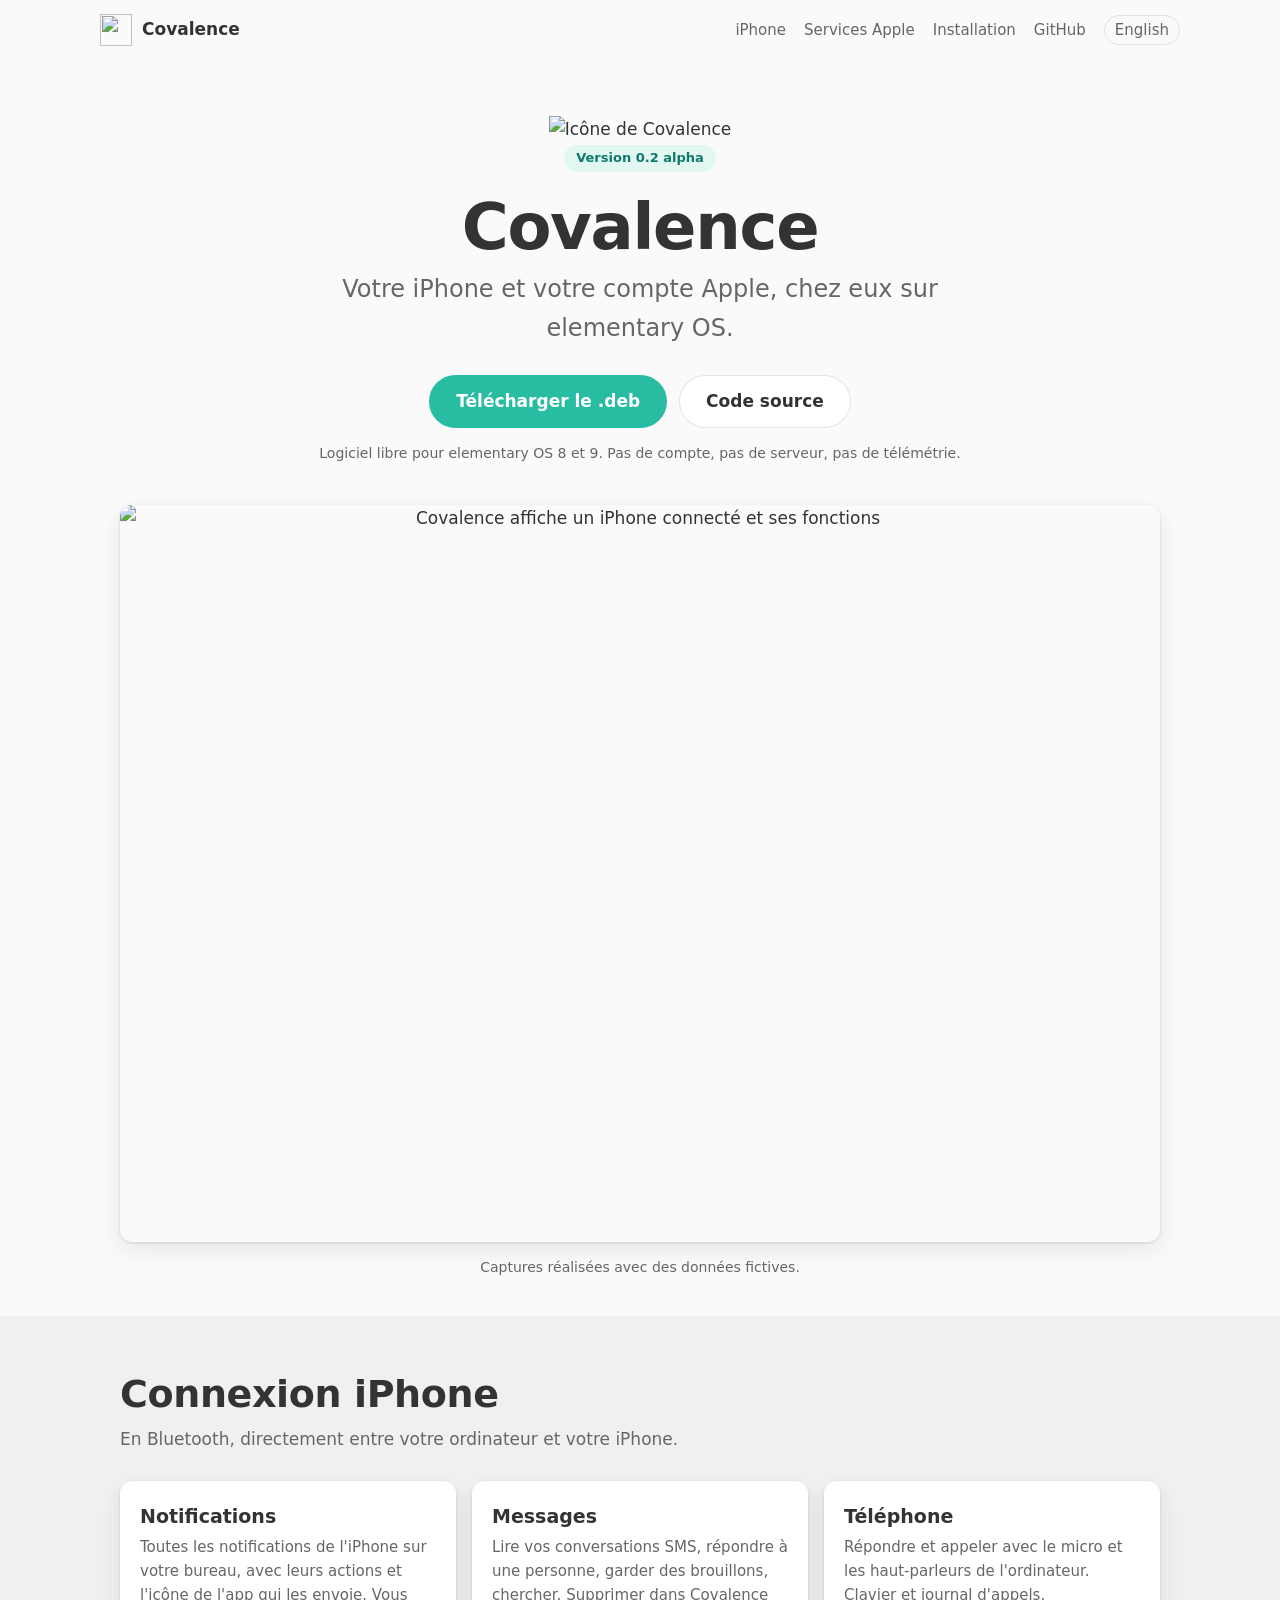
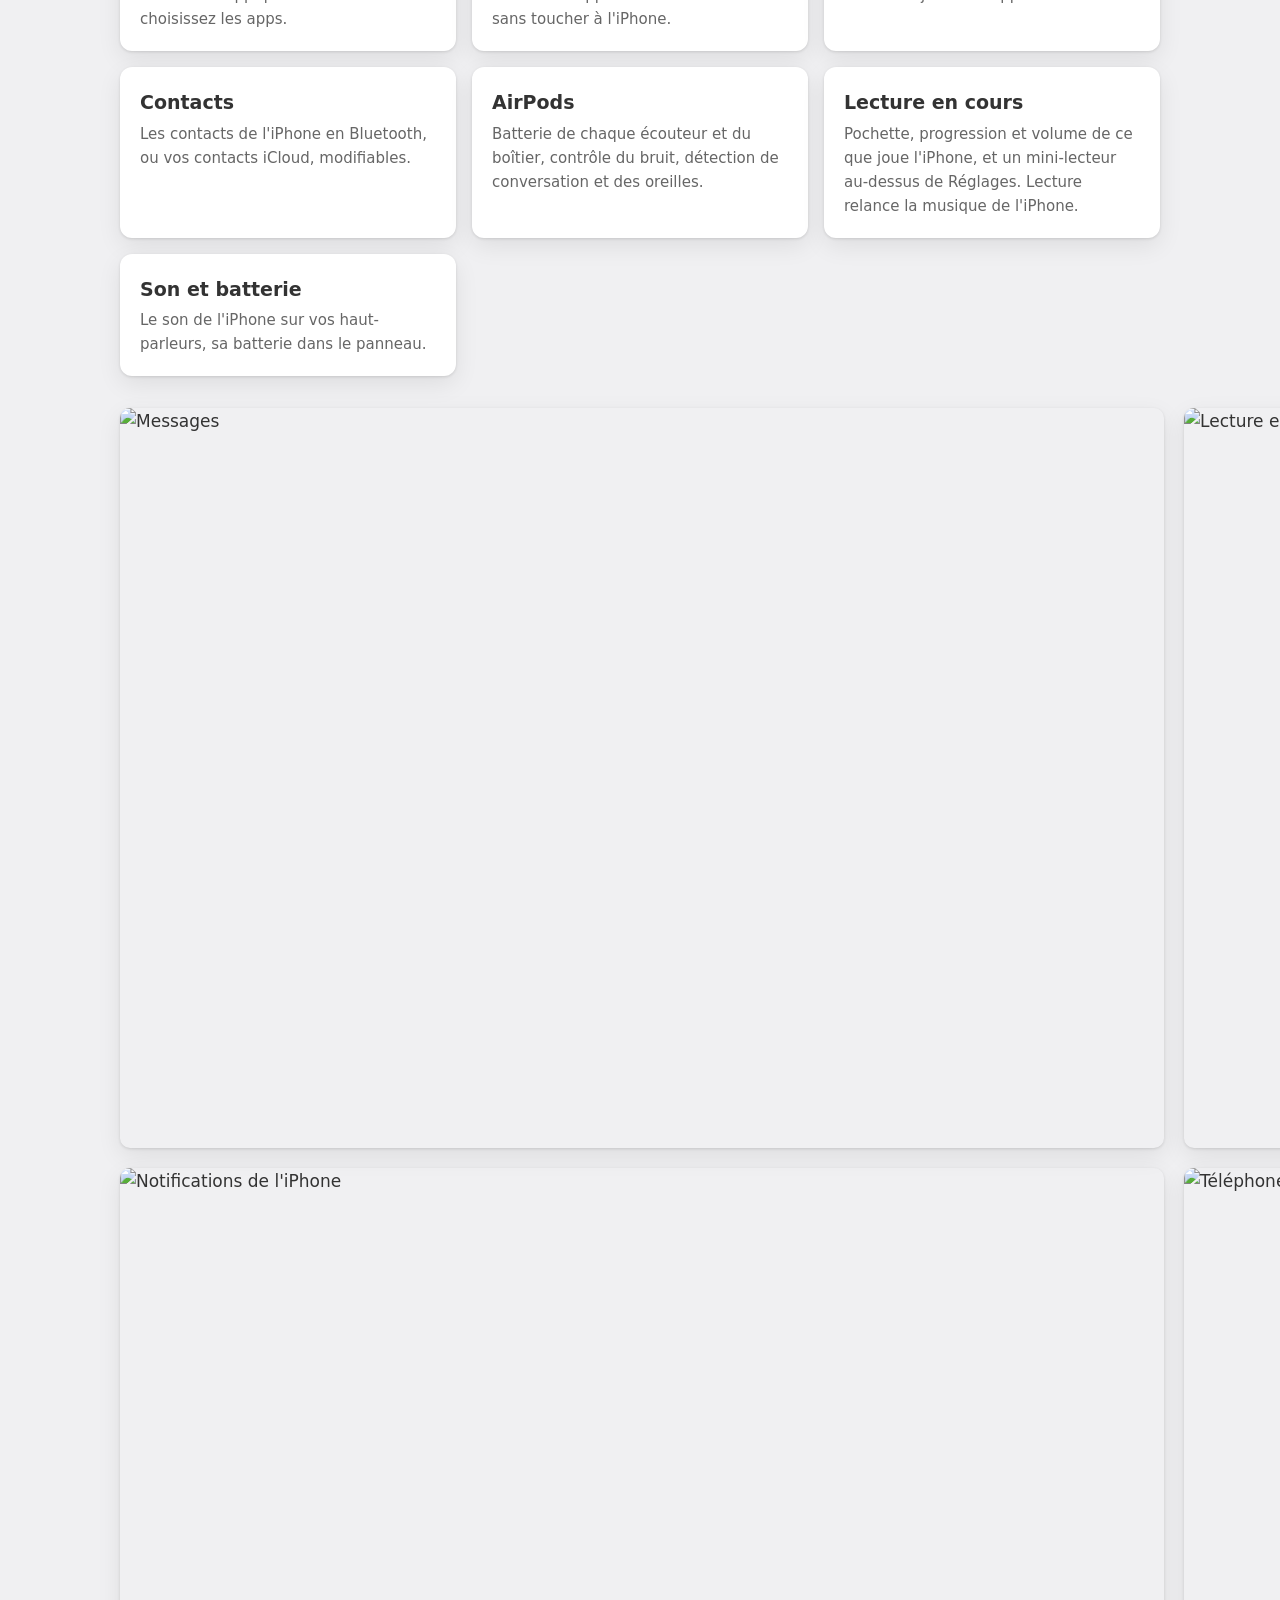
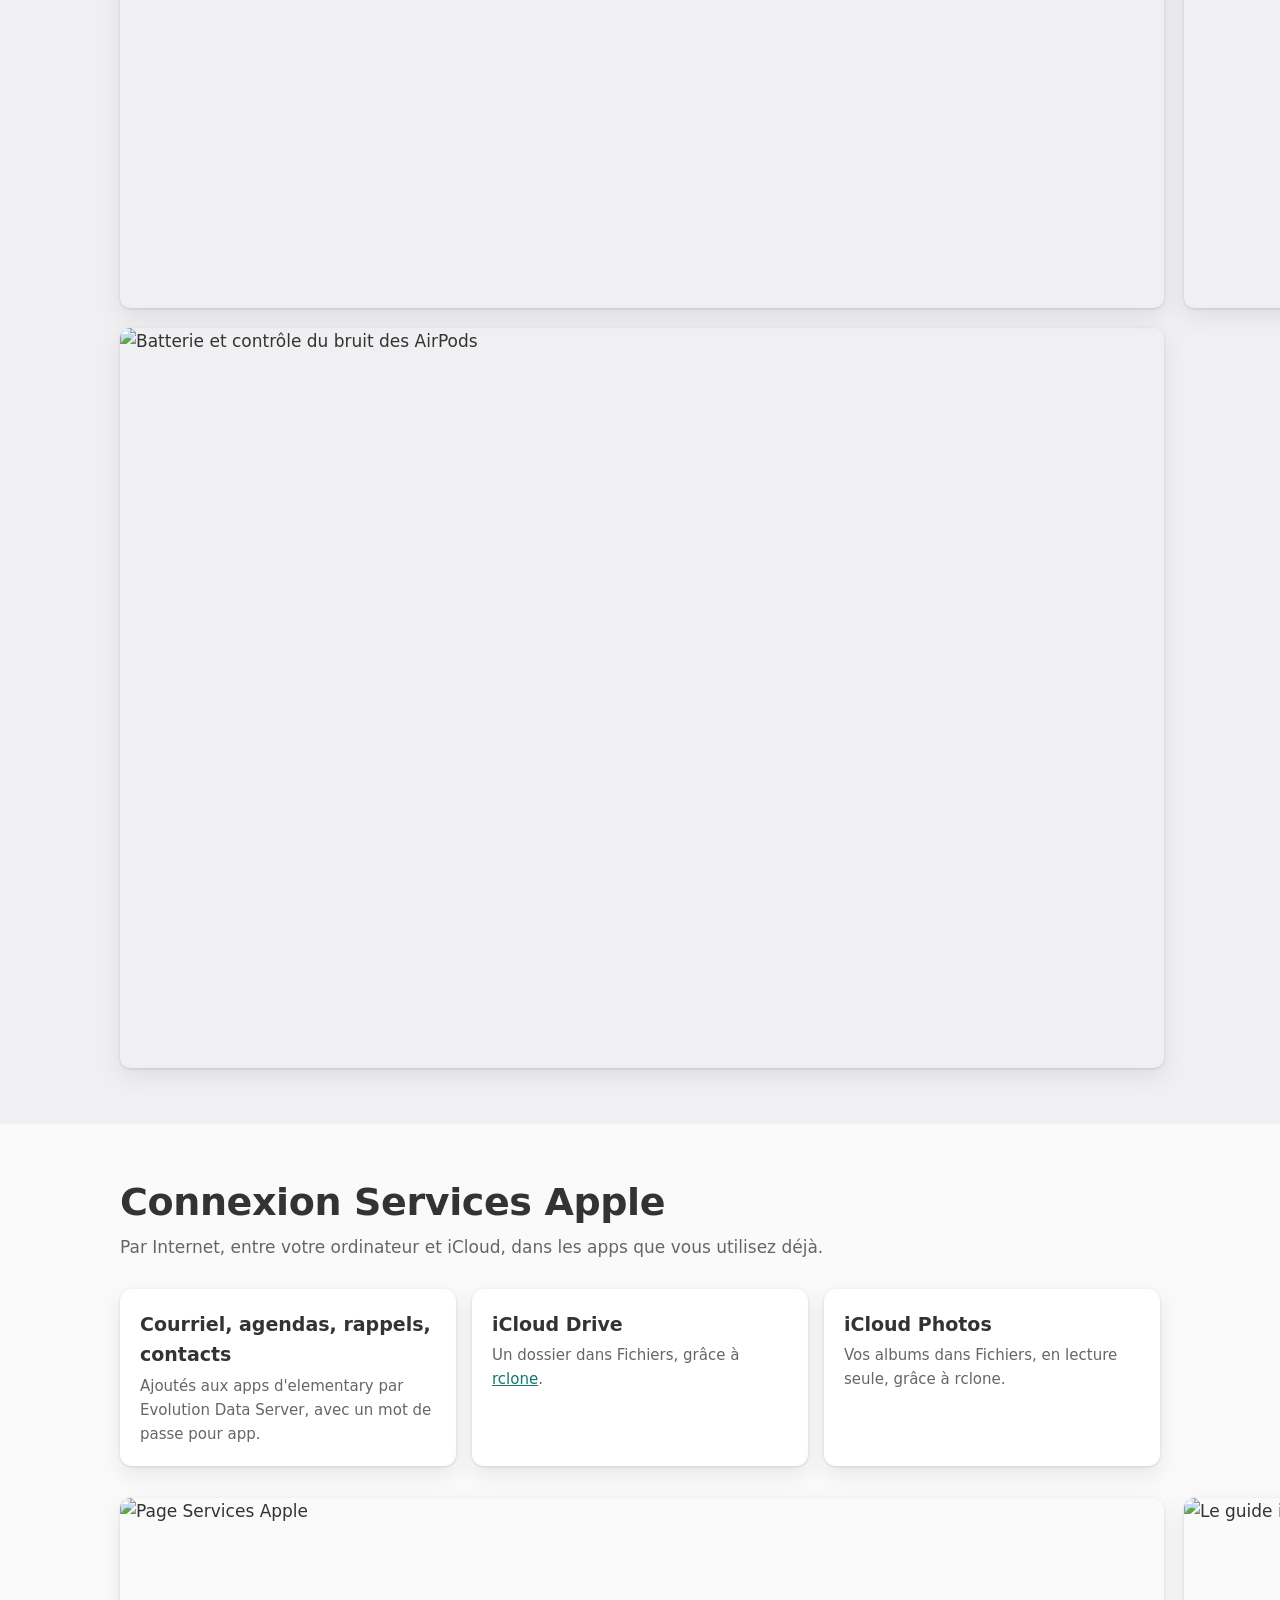
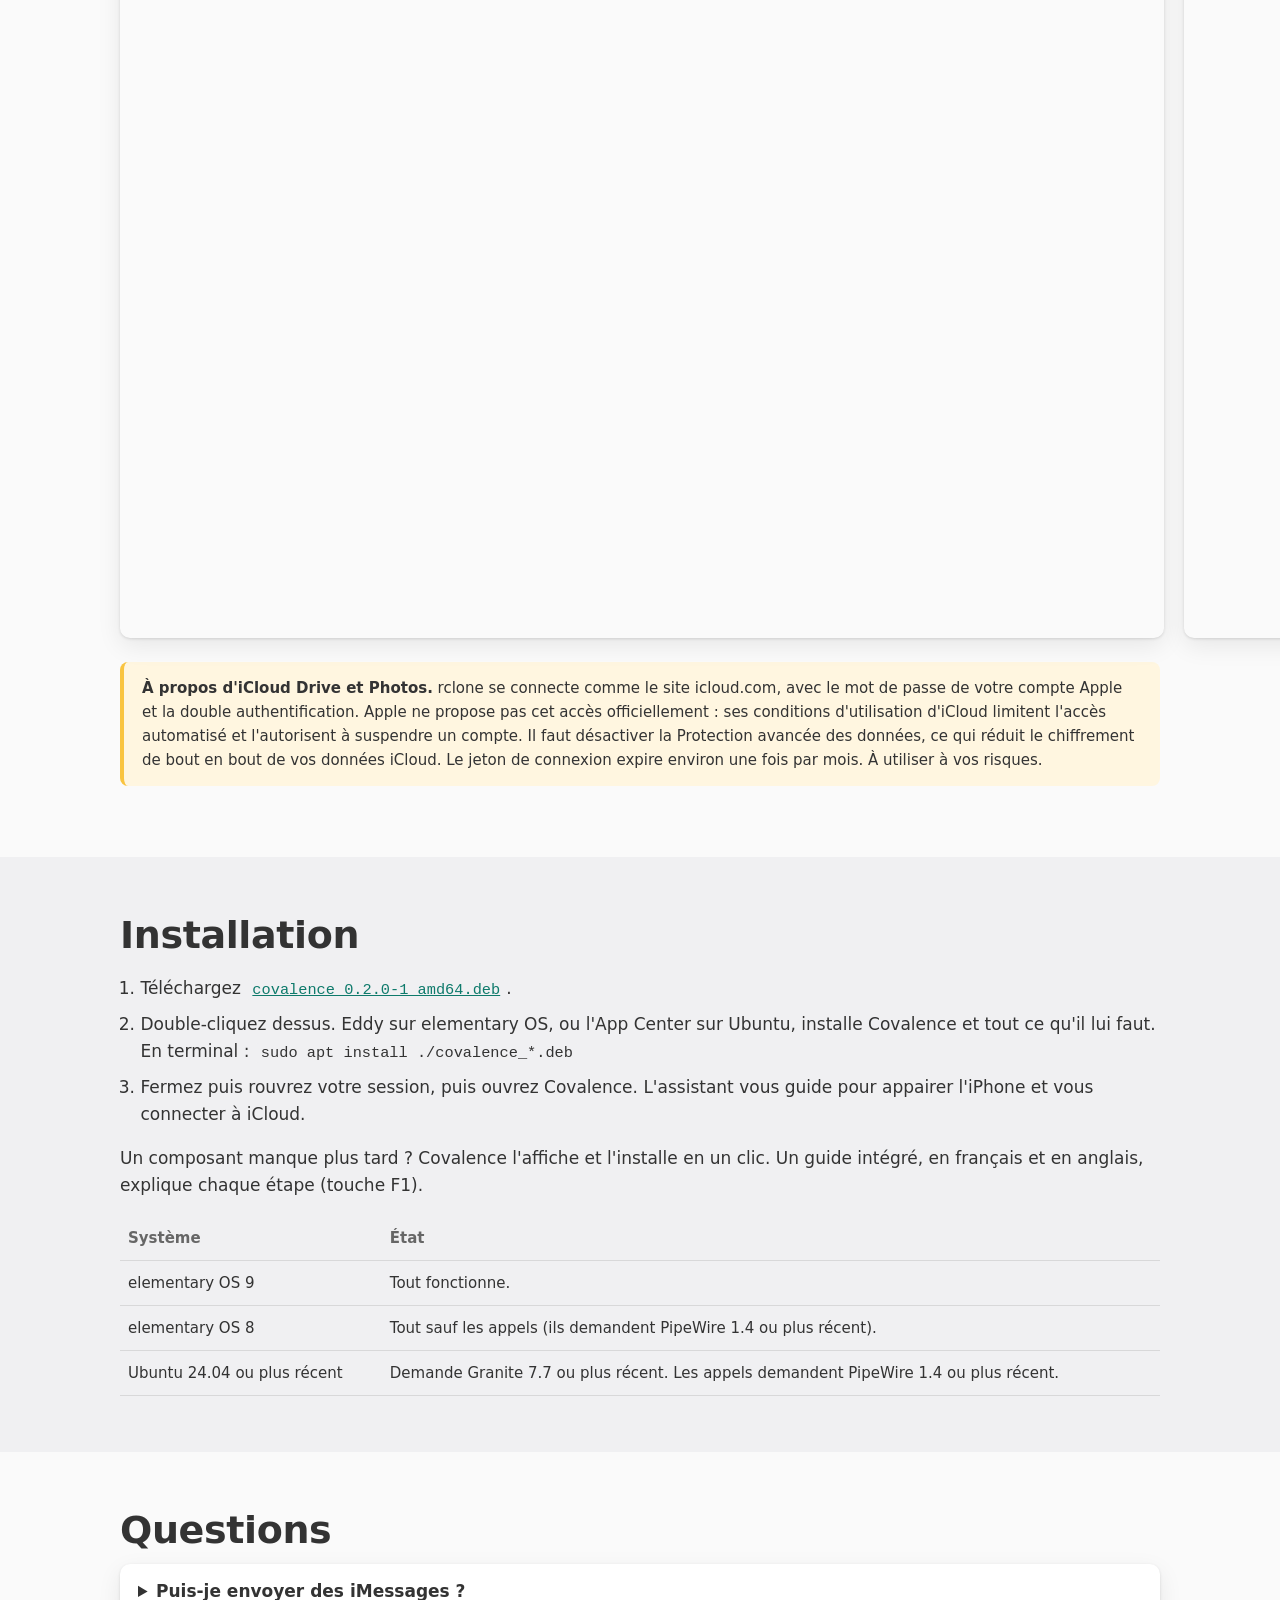
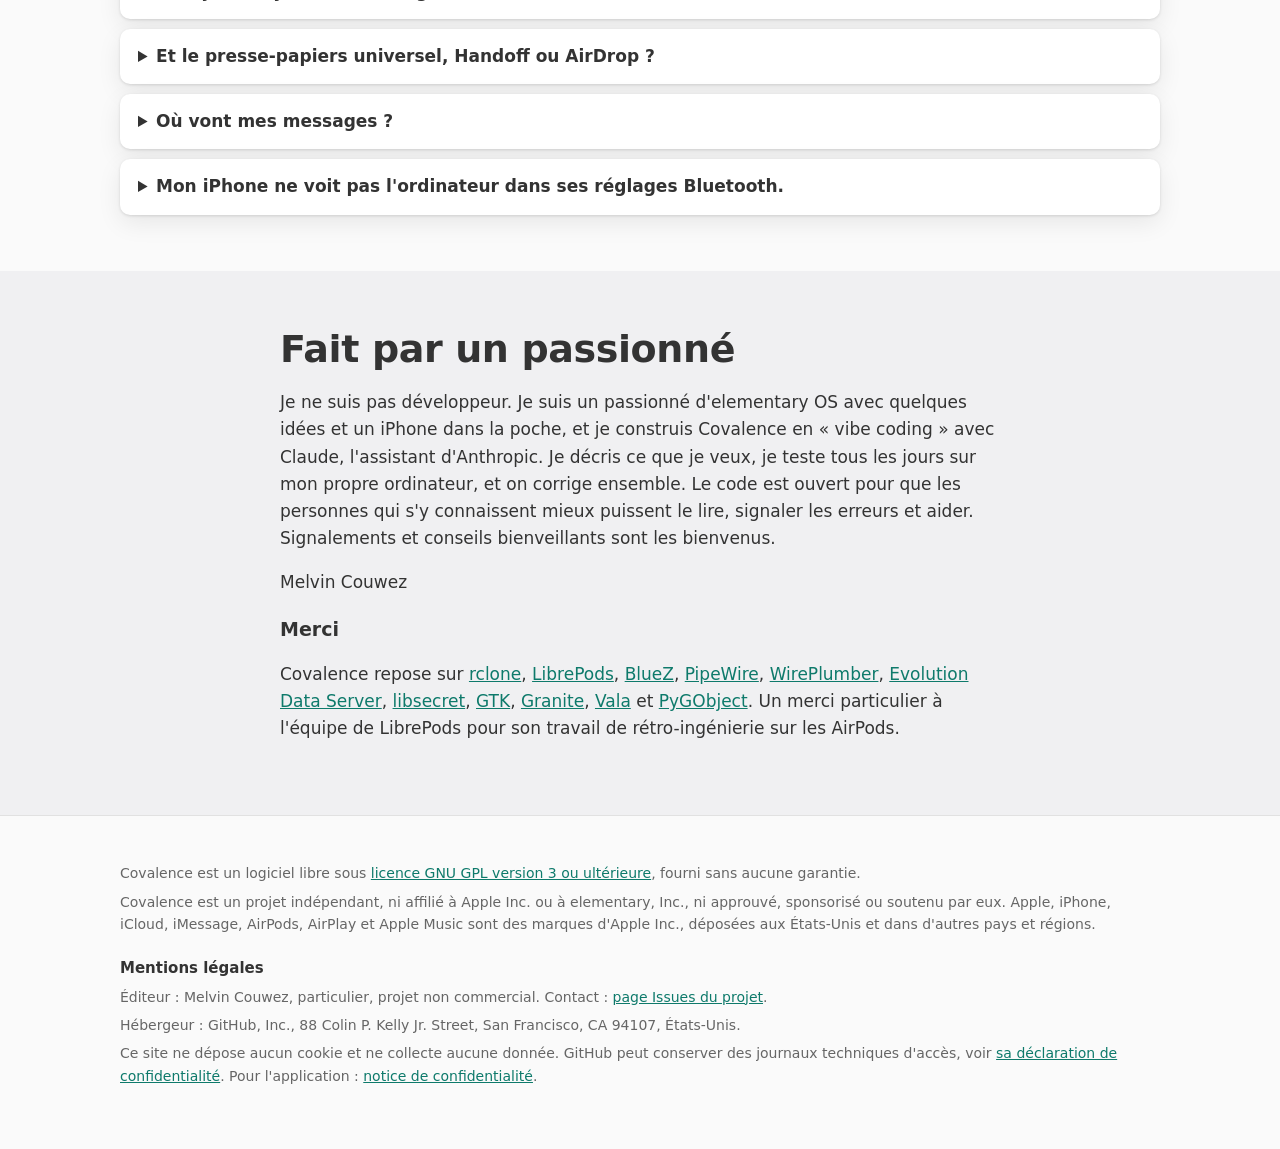
==== site/fr/index.html @ 0061778c "Covalence 0.2.0 alpha Your iPhone and iCloud on elementary OS: notifications, messages, calls, conta" ====
<!doctype html>
<!-- SPDX-License-Identifier: GPL-3.0-or-later -->
<!-- SPDX-FileCopyrightText: 2026 Melvin Couwez -->
<html lang="fr">
<head>
  <meta charset="utf-8">
  <meta name="viewport" content="width=device-width, initial-scale=1">
  <title>Covalence : votre iPhone et iCloud sur elementary OS</title>
  <meta name="description" content="Covalence amène les notifications, messages, appels, contacts, AirPods de l'iPhone et iCloud sur elementary OS. Logiciel libre, sans serveur ni télémétrie.">
  <link rel="icon" href="../icon.svg" type="image/svg+xml">
  <link rel="alternate" hreflang="en" href="../">
  <link rel="stylesheet" href="../style.css">
</head>
<body>
  <header class="wrap bar">
    <a class="brand" href="./"><img src="../icon.svg" alt="">Covalence</a>
    <nav>
      <a class="section" href="#iphone">iPhone</a>
      <a class="section" href="#apple">Services Apple</a>
      <a class="section" href="#installation">Installation</a>
      <a href="https://github.com/melvincouwez-alt/covalence">GitHub</a>
      <a class="lang" href="../" hreflang="en" lang="en">English</a>
    </nav>
  </header>

  <main>
    <div class="wrap hero">
      <img class="icon" src="../icon.svg" alt="Icône de Covalence">
      <div><span class="badge">Version 0.2 alpha</span></div>
      <h1>Covalence</h1>
      <p class="lead">Votre iPhone et votre compte Apple, chez eux sur elementary OS.</p>
      <div class="actions">
        <a class="button primary" href="https://github.com/melvincouwez-alt/covalence/releases/latest">Télécharger le .deb</a>
        <a class="button" href="https://github.com/melvincouwez-alt/covalence">Code source</a>
      </div>
      <p class="small">Logiciel libre pour elementary OS 8 et 9. Pas de compte, pas de serveur, pas de télémétrie.</p>
      <img class="shot" src="../screenshots/fr/device.png" width="1044" height="740" alt="Covalence affiche un iPhone connecté et ses fonctions">
      <p class="small">Captures réalisées avec des données fictives.</p>
    </div>

    <section id="iphone" class="alt">
      <div class="wrap">
        <h2>Connexion iPhone</h2>
        <p class="intro">En Bluetooth, directement entre votre ordinateur et votre iPhone.</p>
        <div class="grid">
          <div class="card"><h3>Notifications</h3><p>Toutes les notifications de l'iPhone sur votre bureau, avec leurs actions et l'icône de l'app qui les envoie. Vous choisissez les apps.</p></div>
          <div class="card"><h3>Messages</h3><p>Lire vos conversations SMS, répondre à une personne, garder des brouillons, chercher. Supprimer dans Covalence sans toucher à l'iPhone.</p></div>
          <div class="card"><h3>Téléphone</h3><p>Répondre et appeler avec le micro et les haut-parleurs de l'ordinateur. Clavier et journal d'appels.</p></div>
          <div class="card"><h3>Contacts</h3><p>Les contacts de l'iPhone en Bluetooth, ou vos contacts iCloud, modifiables.</p></div>
          <div class="card"><h3>AirPods</h3><p>Batterie de chaque écouteur et du boîtier, contrôle du bruit, détection de conversation et des oreilles.</p></div>
          <div class="card"><h3>Lecture en cours</h3><p>Pochette, progression et volume de ce que joue l'iPhone, et un mini-lecteur au-dessus de Réglages. Lecture relance la musique de l'iPhone.</p></div>
          <div class="card"><h3>Son et batterie</h3><p>Le son de l'iPhone sur vos haut-parleurs, sa batterie dans le panneau.</p></div>
        </div>
        <div class="pair">
          <img src="../screenshots/fr/messages.png" width="1044" height="740" alt="Messages">
          <img src="../screenshots/nowplaying.png" width="1044" height="740" alt="Lecture en cours">
          <img src="../screenshots/notifications.png" width="1044" height="740" alt="Notifications de l'iPhone">
          <img src="../screenshots/phone.png" width="1044" height="740" alt="Téléphone : clavier et journal d'appels">
          <img src="../screenshots/headphones.png" width="1044" height="740" alt="Batterie et contrôle du bruit des AirPods">
        </div>
      </div>
    </section>

    <section id="apple">
      <div class="wrap">
        <h2>Connexion Services Apple</h2>
        <p class="intro">Par Internet, entre votre ordinateur et iCloud, dans les apps que vous utilisez déjà.</p>
        <div class="grid">
          <div class="card"><h3>Courriel, agendas, rappels, contacts</h3><p>Ajoutés aux apps d'elementary par Evolution Data Server, avec un mot de passe pour app.</p></div>
          <div class="card"><h3>iCloud Drive</h3><p>Un dossier dans Fichiers, grâce à <a href="https://rclone.org">rclone</a>.</p></div>
          <div class="card"><h3>iCloud Photos</h3><p>Vos albums dans Fichiers, en lecture seule, grâce à rclone.</p></div>
        </div>
        <div class="pair">
          <img src="../screenshots/services.png" width="1044" height="740" alt="Page Services Apple">
          <img src="../screenshots/guide.png" width="1044" height="740" alt="Le guide intégré">
        </div>
        <p class="note"><strong>À propos d'iCloud Drive et Photos.</strong> rclone se connecte comme le site icloud.com, avec le mot de passe de votre compte Apple et la double authentification. Apple ne propose pas cet accès officiellement : ses conditions d'utilisation d'iCloud limitent l'accès automatisé et l'autorisent à suspendre un compte. Il faut désactiver la Protection avancée des données, ce qui réduit le chiffrement de bout en bout de vos données iCloud. Le jeton de connexion expire environ une fois par mois. À utiliser à vos risques.</p>
      </div>
    </section>

    <section id="installation" class="alt">
      <div class="wrap">
        <h2>Installation</h2>
        <ol class="steps">
          <li>Téléchargez <a href="https://github.com/melvincouwez-alt/covalence/releases/latest"><code>covalence_0.2.0-1_amd64.deb</code></a>.</li>
          <li>Double-cliquez dessus. Eddy sur elementary OS, ou l'App Center sur Ubuntu, installe Covalence et tout ce qu'il lui faut. En terminal : <code>sudo apt install ./covalence_*.deb</code></li>
          <li>Fermez puis rouvrez votre session, puis ouvrez Covalence. L'assistant vous guide pour appairer l'iPhone et vous connecter à iCloud.</li>
        </ol>
        <p>Un composant manque plus tard ? Covalence l'affiche et l'installe en un clic. Un guide intégré, en français et en anglais, explique chaque étape (touche F1).</p>
        <table>
          <tr><th>Système</th><th>État</th></tr>
          <tr><td>elementary OS 9</td><td>Tout fonctionne.</td></tr>
          <tr><td>elementary OS 8</td><td>Tout sauf les appels (ils demandent PipeWire 1.4 ou plus récent).</td></tr>
          <tr><td>Ubuntu 24.04 ou plus récent</td><td>Demande Granite 7.7 ou plus récent. Les appels demandent PipeWire 1.4 ou plus récent.</td></tr>
        </table>
      </div>
    </section>

    <section id="questions">
      <div class="wrap">
        <h2>Questions</h2>
        <details><summary>Puis-je envoyer des iMessages ?</summary><p>Non. Le Bluetooth ne permet à un ordinateur que d'envoyer un SMS à une seule personne. Les réponses de groupe et les pièces jointes restent sur l'iPhone.</p></details>
        <details><summary>Et le presse-papiers universel, Handoff ou AirDrop ?</summary><p>Impossible : il leur faut le chiffrement et la pile Wi-Fi d'Apple.</p></details>
        <details><summary>Où vont mes messages ?</summary><p>Nulle part ailleurs que sur votre ordinateur. Covalence n'a pas de serveur et n'envoie aucune statistique. Lisez la <a href="https://github.com/melvincouwez-alt/covalence/blob/HEAD/docs/confidentialite.md">notice de confidentialité</a>.</p></details>
        <details><summary>Mon iPhone ne voit pas l'ordinateur dans ses réglages Bluetooth.</summary><p>C'est normal pour ce type d'accessoire. Le guide montre comment appairer avec l'app gratuite nRF Connect.</p></details>
      </div>
    </section>

    <section class="alt">
      <div class="wrap who">
        <h2>Fait par un passionné</h2>
        <p>Je ne suis pas développeur. Je suis un passionné d'elementary OS avec quelques idées et un iPhone dans la poche, et je construis Covalence en « vibe coding » avec Claude, l'assistant d'Anthropic. Je décris ce que je veux, je teste tous les jours sur mon propre ordinateur, et on corrige ensemble. Le code est ouvert pour que les personnes qui s'y connaissent mieux puissent le lire, signaler les erreurs et aider. Signalements et conseils bienveillants sont les bienvenus.</p>
        <p>Melvin Couwez</p>
        <h3>Merci</h3>
        <p>Covalence repose sur
          <a href="https://github.com/rclone/rclone">rclone</a>,
          <a href="https://github.com/librepods-org/librepods">LibrePods</a>,
          <a href="https://github.com/bluez/bluez">BlueZ</a>,
          <a href="https://gitlab.freedesktop.org/pipewire/pipewire">PipeWire</a>,
          <a href="https://gitlab.freedesktop.org/pipewire/wireplumber">WirePlumber</a>,
          <a href="https://gitlab.gnome.org/GNOME/evolution-data-server">Evolution Data Server</a>,
          <a href="https://gitlab.gnome.org/GNOME/libsecret">libsecret</a>,
          <a href="https://gitlab.gnome.org/GNOME/gtk">GTK</a>,
          <a href="https://github.com/elementary/granite">Granite</a>,
          <a href="https://gitlab.gnome.org/GNOME/vala">Vala</a> et
          <a href="https://gitlab.gnome.org/GNOME/pygobject">PyGObject</a>.
          Un merci particulier à l'équipe de LibrePods pour son travail de rétro-ingénierie sur les AirPods.</p>
      </div>
    </section>
  </main>

  <footer>
    <div class="wrap">
      <p>Covalence est un logiciel libre sous <a href="https://github.com/melvincouwez-alt/covalence/blob/HEAD/LICENSE">licence GNU GPL version 3 ou ultérieure</a>, fourni sans aucune garantie.</p>
      <p>Covalence est un projet indépendant, ni affilié à Apple Inc. ou à elementary, Inc., ni approuvé, sponsorisé ou soutenu par eux. Apple, iPhone, iCloud, iMessage, AirPods, AirPlay et Apple Music sont des marques d'Apple Inc., déposées aux États-Unis et dans d'autres pays et régions.</p>
      <h3>Mentions légales</h3>
      <p>Éditeur : Melvin Couwez, particulier, projet non commercial. Contact : <a href="https://github.com/melvincouwez-alt/covalence/issues">page Issues du projet</a>.</p>
      <p>Hébergeur : GitHub, Inc., 88 Colin P. Kelly Jr. Street, San Francisco, CA 94107, États-Unis.</p>
      <p>Ce site ne dépose aucun cookie et ne collecte aucune donnée. GitHub peut conserver des journaux techniques d'accès, voir <a href="https://docs.github.com/fr/site-policy/privacy-policies/github-general-privacy-statement">sa déclaration de confidentialité</a>. Pour l'application : <a href="https://github.com/melvincouwez-alt/covalence/blob/HEAD/docs/confidentialite.md">notice de confidentialité</a>.</p>
    </div>
  </footer>
</body>
</html>
---- site/style.css ----
/* SPDX-License-Identifier: GPL-3.0-or-later */
/* SPDX-FileCopyrightText: 2026 Melvin Couwez */
:root {
  --bg: #fafafa;
  --bg-alt: #f0f0f2;
  --card: #ffffff;
  --text: #333333;
  --dim: #666666;
  --line: rgba(0, 0, 0, 0.1);
  --accent: #0e7a6b;
  --accent-soft: #e3f7f2;
  --button: #28bca3;
  --button-text: #ffffff;
  --warn-bg: #fff6e0;
  --warn-line: #f9c440;
  --shadow: 0 1px 3px rgba(0, 0, 0, 0.12), 0 8px 24px rgba(0, 0, 0, 0.08);
  color-scheme: light dark;
}

@media (prefers-color-scheme: dark) {
  :root {
    --bg: #1f1f23;
    --bg-alt: #26262b;
    --card: #2d2d33;
    --text: #e8e8ea;
    --dim: #a8a8b0;
    --line: rgba(255, 255, 255, 0.1);
    --accent: #89ffdd;
    --accent-soft: #1d3a34;
    --button: #28bca3;
    --button-text: #0b1f1b;
    --warn-bg: #3a3222;
    --warn-line: #d48e15;
    --shadow: 0 1px 3px rgba(0, 0, 0, 0.4), 0 8px 24px rgba(0, 0, 0, 0.3);
  }
}

* { box-sizing: border-box; }

html { -webkit-text-size-adjust: 100%; }

body {
  margin: 0;
  background: var(--bg);
  color: var(--text);
  font-family: "Inter", "Open Sans", system-ui, -apple-system, "Segoe UI", Roboto, sans-serif;
  font-size: 17px;
  line-height: 1.6;
}

a { color: var(--accent); }

img { max-width: 100%; height: auto; }

.wrap { max-width: 1080px; margin: 0 auto; padding: 0 20px; }

/* top bar */
.bar { display: flex; align-items: center; justify-content: space-between; padding: 14px 0; }
.bar .brand { display: flex; align-items: center; gap: 10px; font-weight: 700; color: var(--text); text-decoration: none; }
.bar .brand img { width: 32px; height: 32px; }
.bar nav { display: flex; gap: 18px; align-items: center; font-size: 15px; }
.bar nav a { color: var(--dim); text-decoration: none; }
.bar nav a:hover { color: var(--text); }
.lang { border: 1px solid var(--line); border-radius: 999px; padding: 2px 10px; }

/* hero */
.hero { text-align: center; padding: 56px 20px 24px; }
.hero img.icon { width: 160px; height: 160px; }
.hero h1 { font-size: clamp(40px, 7vw, 64px); line-height: 1.1; margin: 12px 0 8px; letter-spacing: -0.02em; }
.hero p.lead { font-size: clamp(19px, 2.6vw, 24px); color: var(--dim); max-width: 720px; margin: 0 auto 28px; }
.badge { display: inline-block; font-size: 13px; font-weight: 600; color: var(--accent); background: var(--accent-soft); border-radius: 999px; padding: 3px 12px; margin-bottom: 8px; }

.actions { display: flex; flex-wrap: wrap; gap: 12px; justify-content: center; }
.button { display: inline-block; padding: 12px 26px; border-radius: 999px; font-weight: 600; text-decoration: none; border: 1px solid var(--line); color: var(--text); background: var(--card); }
.button.primary { background: var(--button); color: var(--button-text); border-color: transparent; }
.button:hover { filter: brightness(1.05); }
.small { font-size: 14px; color: var(--dim); }

.shot { display: block; margin: 40px auto 0; border-radius: 12px; box-shadow: var(--shadow); }

/* sections */
section { padding: 56px 0; }
section.alt { background: var(--bg-alt); }
h2 { font-size: clamp(28px, 4vw, 38px); line-height: 1.2; margin: 0 0 8px; letter-spacing: -0.01em; }
h2 + p.intro { color: var(--dim); margin-top: 0; max-width: 760px; }
h3 { font-size: 19px; margin: 0 0 4px; }

.grid { display: grid; grid-template-columns: repeat(auto-fit, minmax(280px, 1fr)); gap: 16px; margin-top: 28px; }
.card { background: var(--card); border-radius: 12px; padding: 20px; box-shadow: var(--shadow); }
.card p { margin: 0; color: var(--dim); font-size: 15px; }

.pair { display: grid; grid-template-columns: 1fr 1fr; gap: 20px; margin-top: 32px; }
.pair img { border-radius: 10px; box-shadow: var(--shadow); }
@media (max-width: 720px) { .pair { grid-template-columns: 1fr; } }

.note { background: var(--warn-bg); border-left: 4px solid var(--warn-line); border-radius: 8px; padding: 14px 18px; margin-top: 24px; font-size: 15px; }

ol.steps { padding-left: 1.2em; }
ol.steps li { margin-bottom: 8px; }
code { font-family: "Roboto Mono", ui-monospace, monospace; font-size: 0.9em; background: var(--bg-alt); padding: 1px 6px; border-radius: 4px; }

table { width: 100%; border-collapse: collapse; margin-top: 16px; font-size: 15px; }
th, td { text-align: left; padding: 10px 8px; border-bottom: 1px solid var(--line); vertical-align: top; }
th { color: var(--dim); font-weight: 600; }

details { background: var(--card); border-radius: 10px; padding: 14px 18px; margin-top: 10px; box-shadow: var(--shadow); }
summary { cursor: pointer; font-weight: 600; }
details p { color: var(--dim); margin: 10px 0 0; }

.who { max-width: 760px; }

footer { padding: 40px 0 56px; font-size: 14px; color: var(--dim); border-top: 1px solid var(--line); }
footer h3 { font-size: 15px; color: var(--text); margin-top: 20px; }
footer p { margin: 6px 0; }

@media (max-width: 720px) {
  .bar nav a.section { display: none; }
  .bar nav { gap: 12px; }
  .grid { grid-template-columns: 1fr; }
}
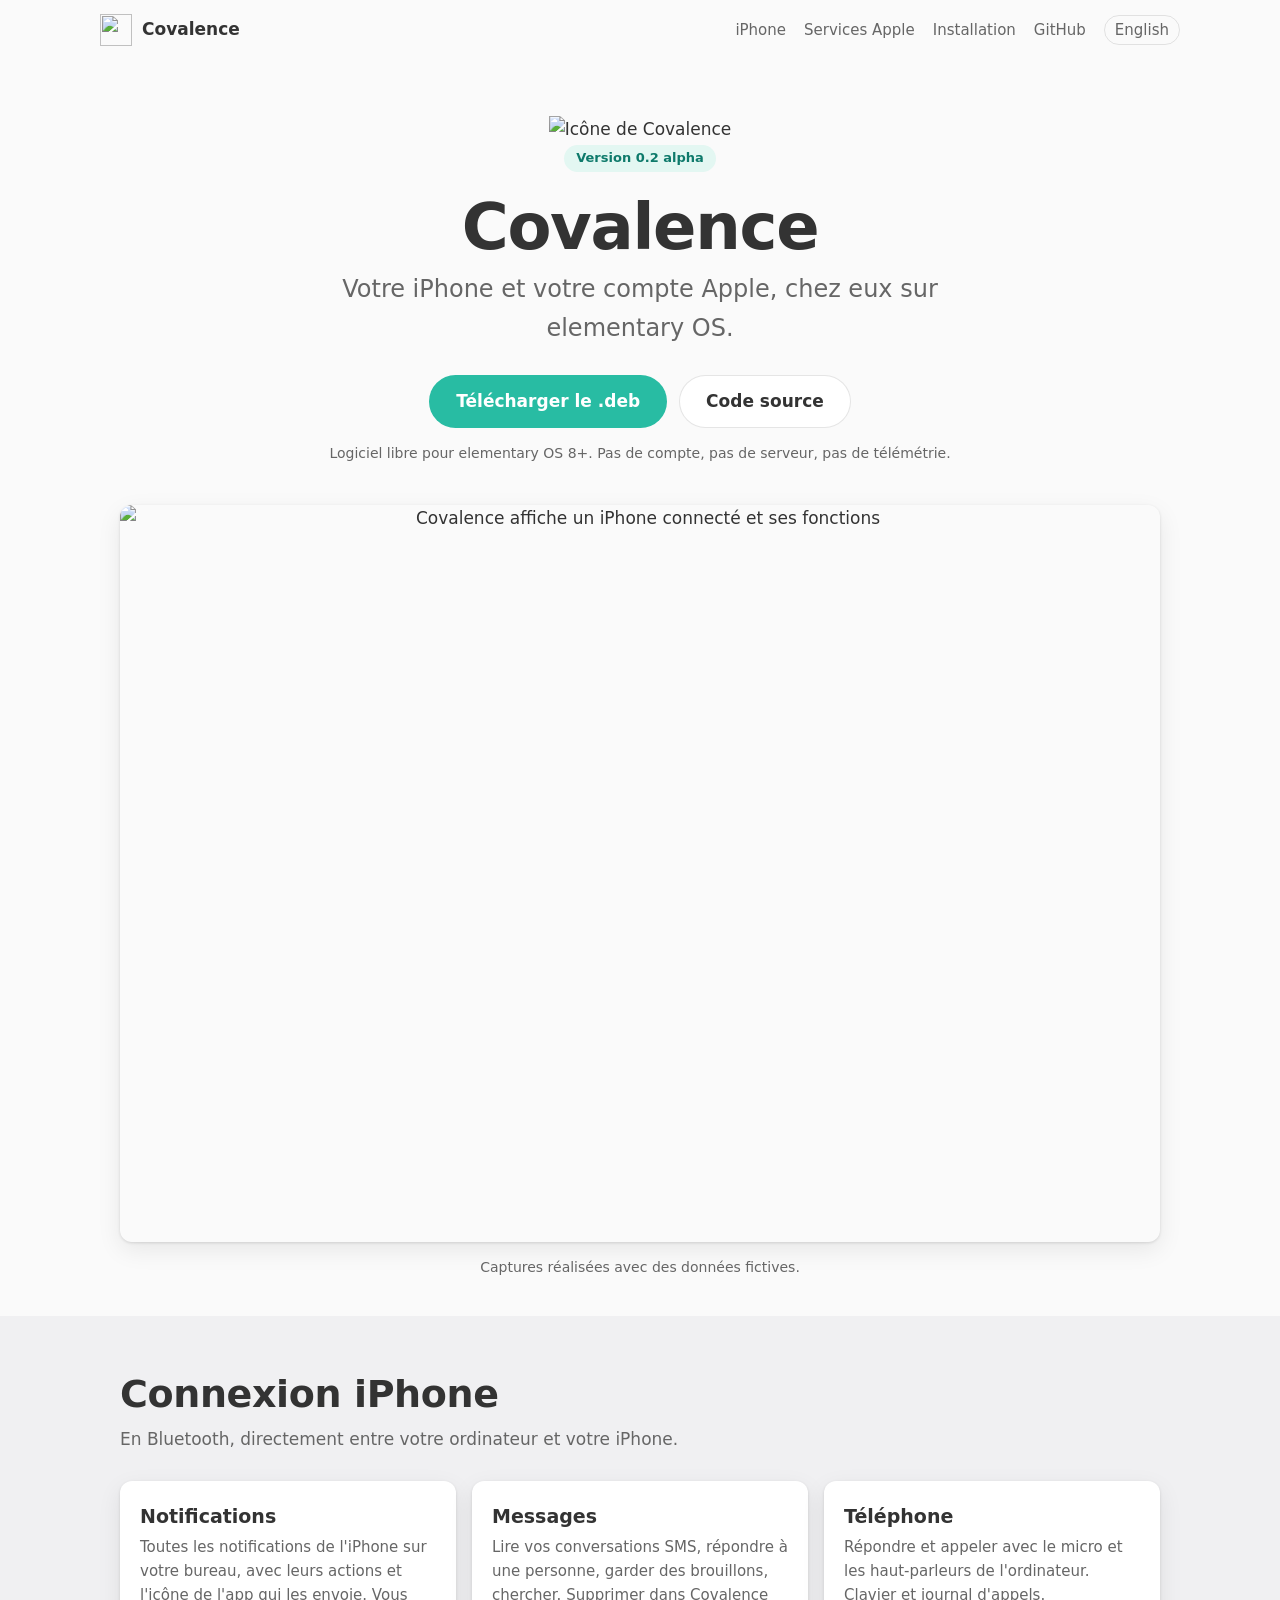
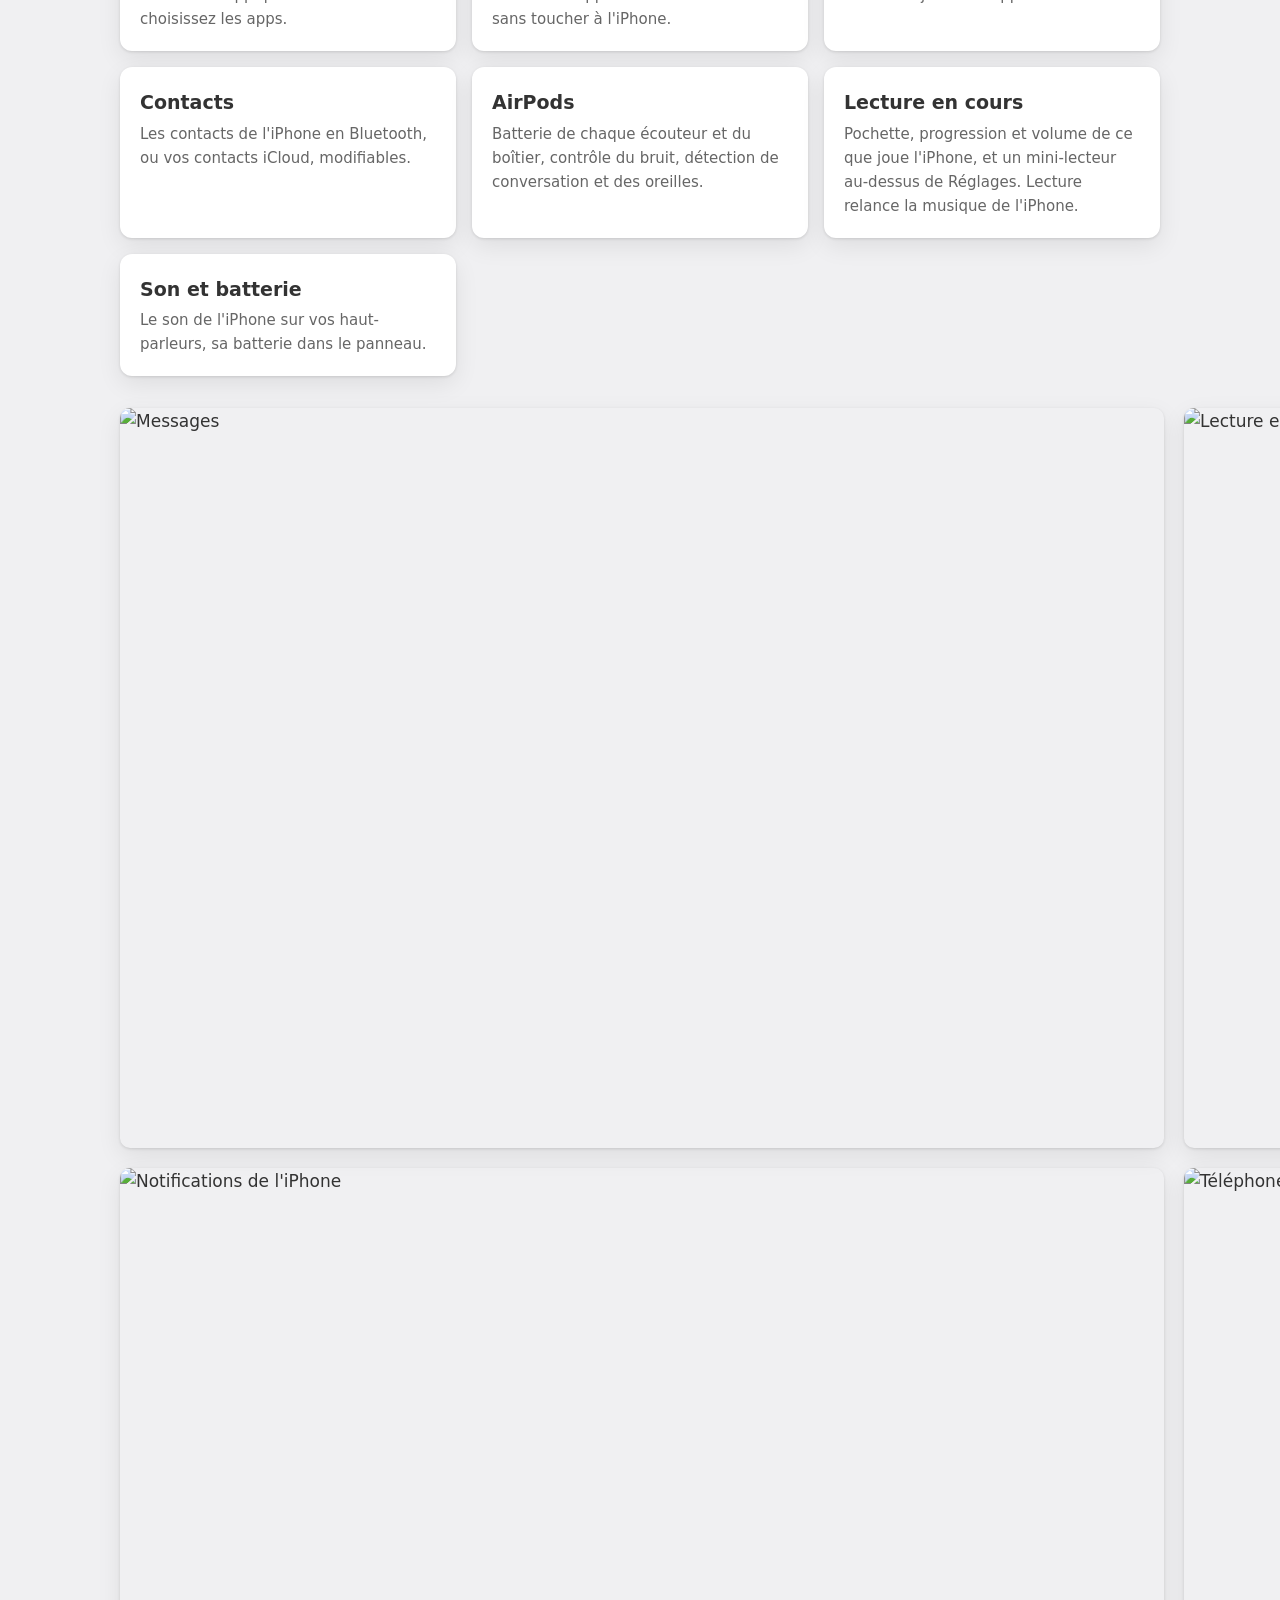
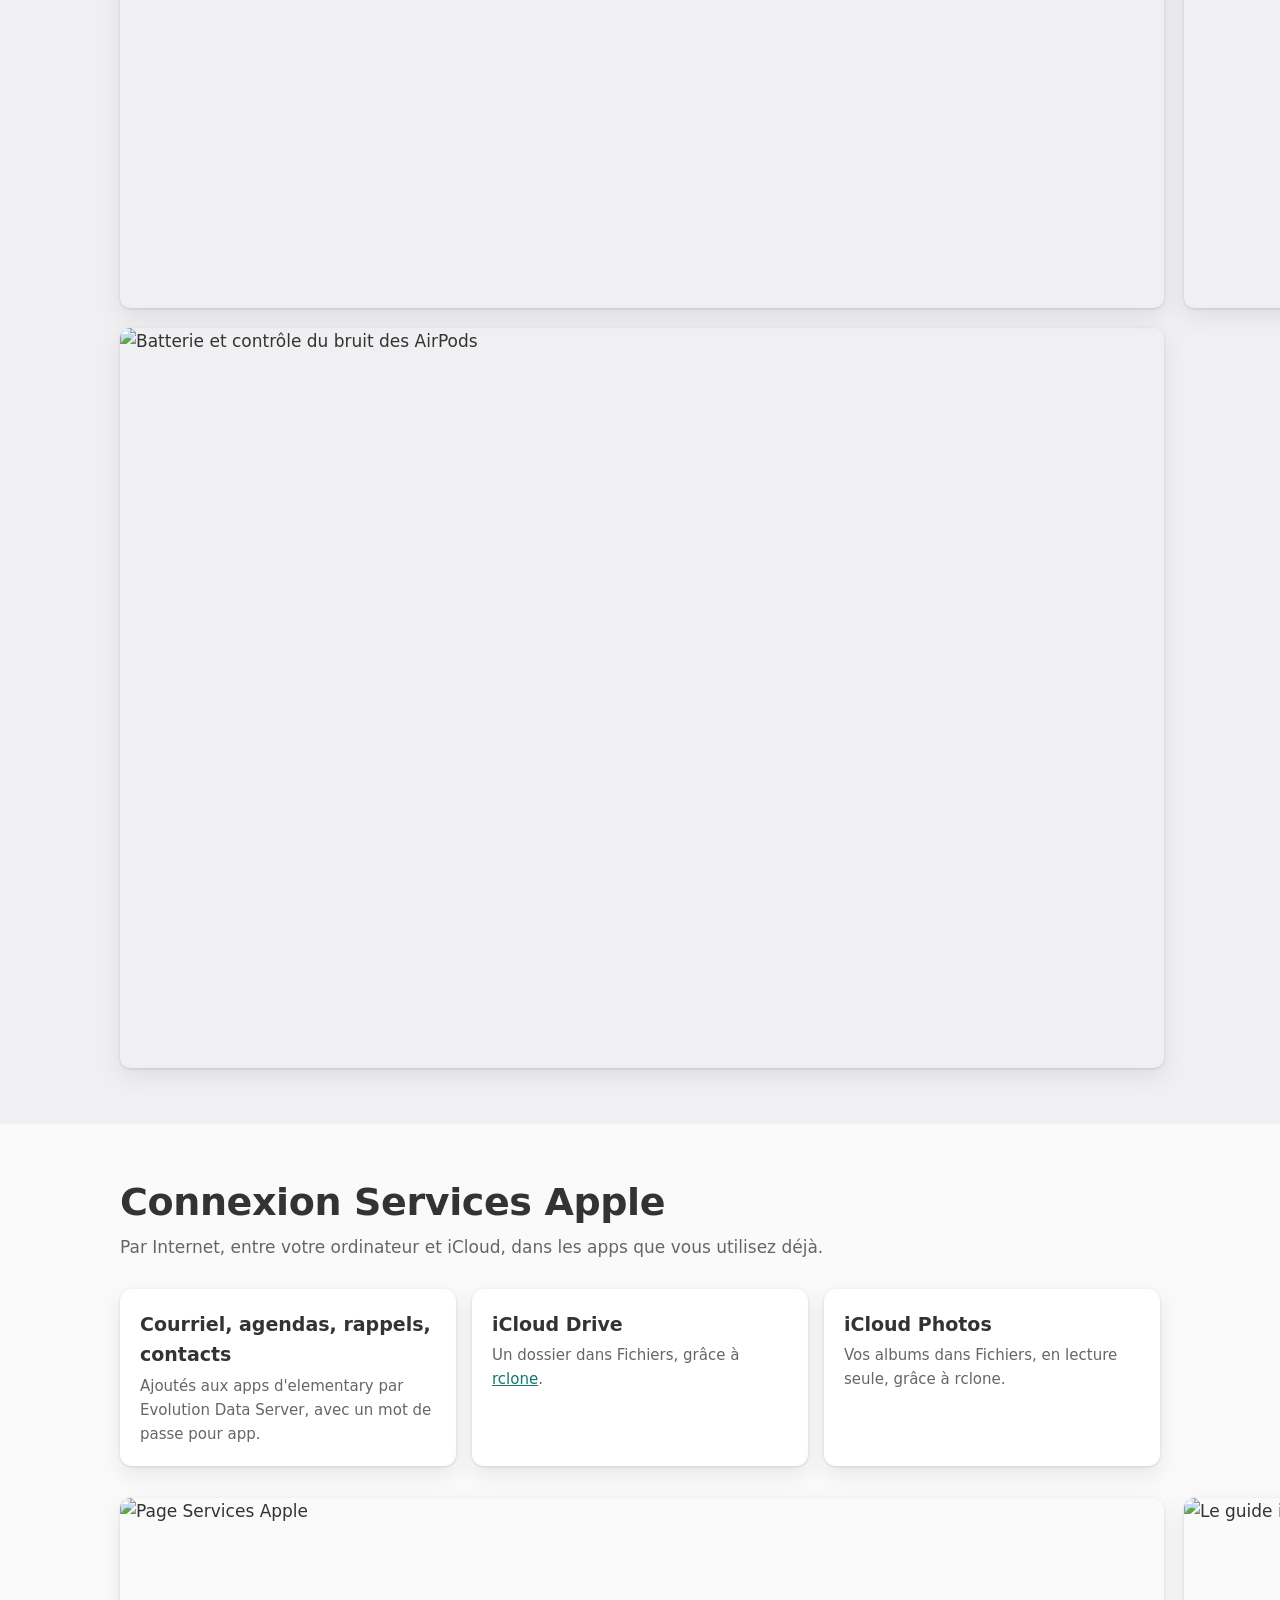
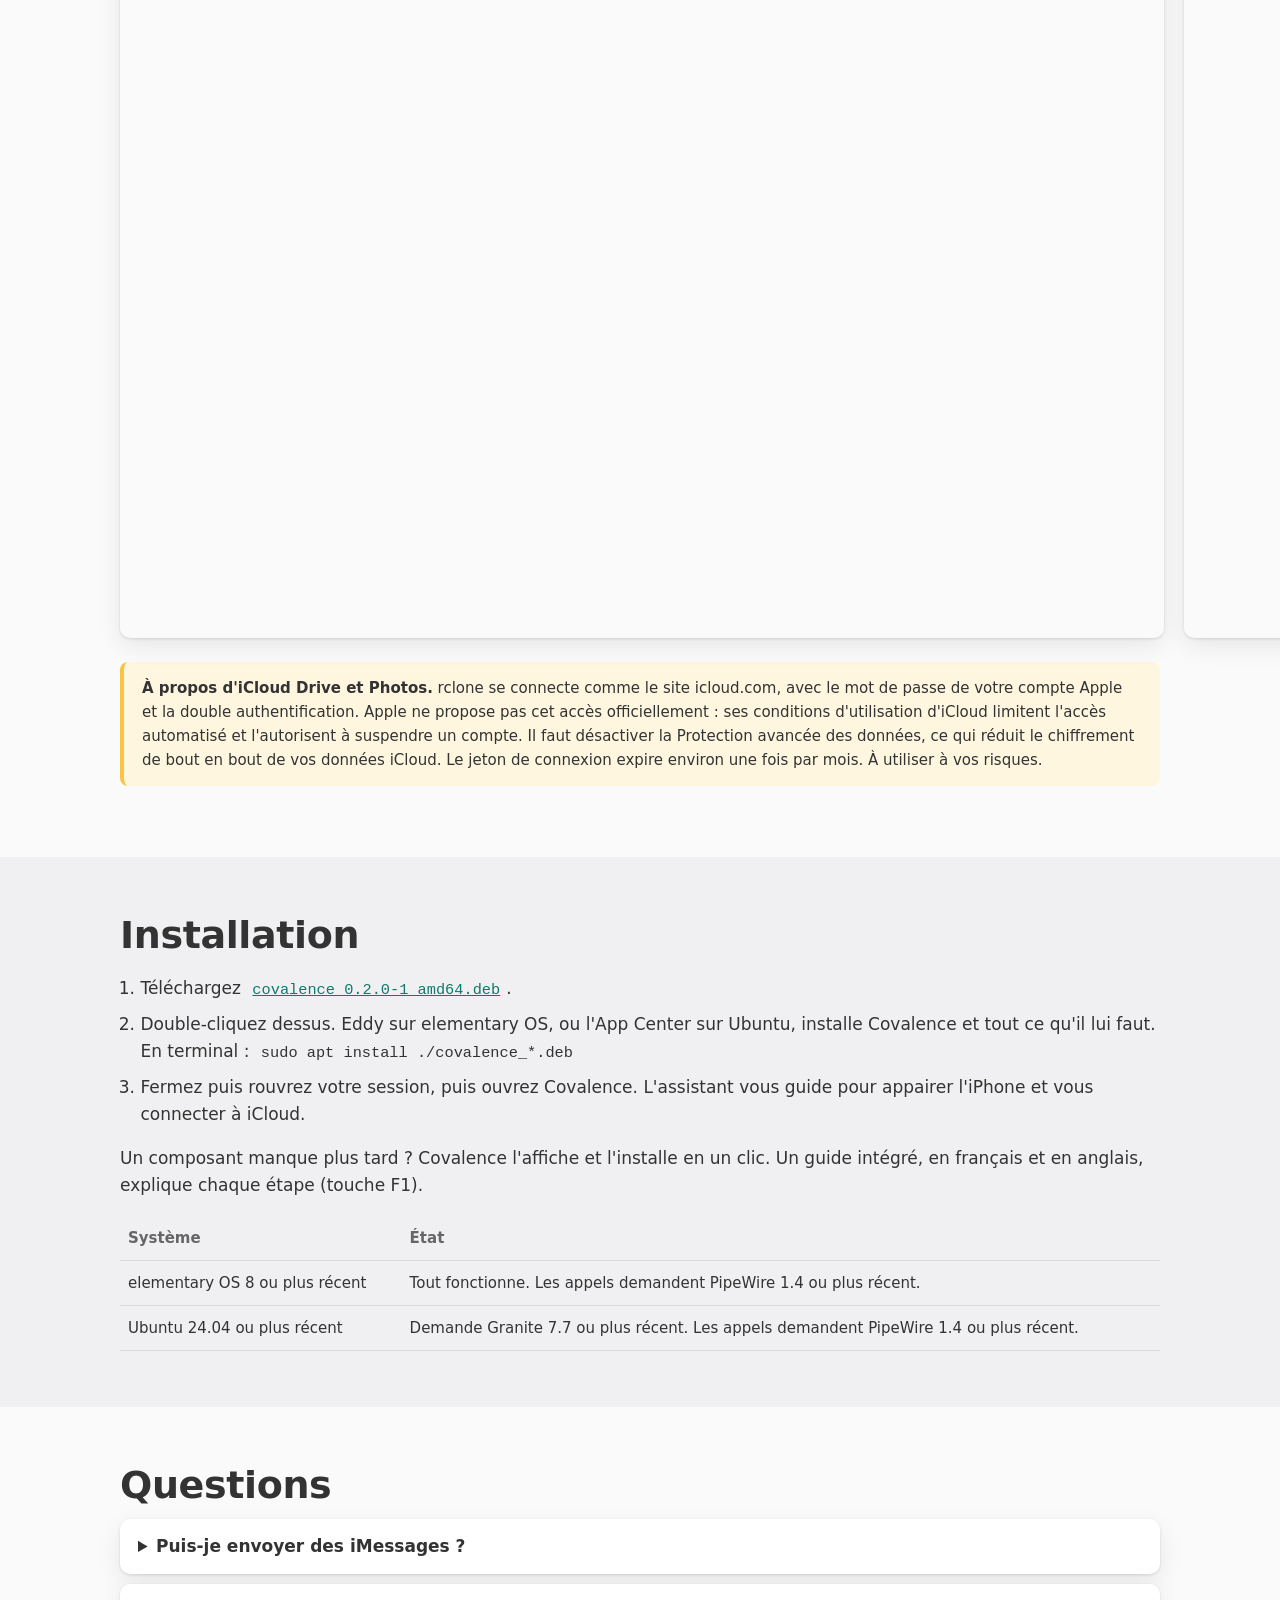
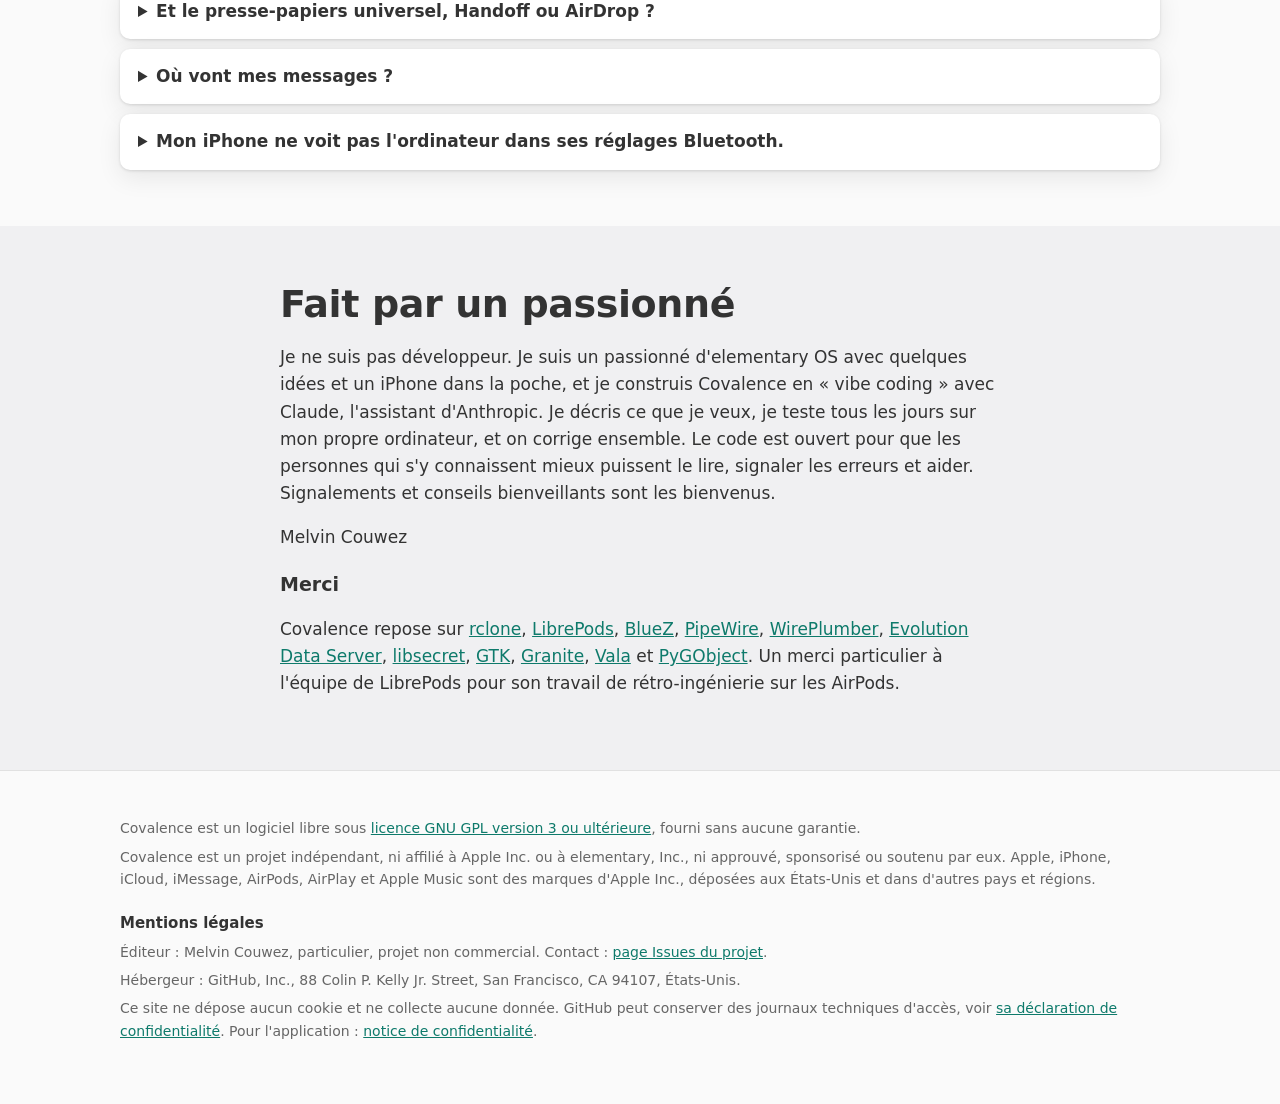
==== commit b7a18329: "Present Covalence as free software for elementary OS 8+ Calls need PipeWire 1.4 or later; message re" ====
--- a/site/fr/index.html
+++ b/site/fr/index.html
@@ -33,7 +33,7 @@
         <a class="button primary" href="https://github.com/melvincouwez-alt/covalence/releases/latest">Télécharger le .deb</a>
         <a class="button" href="https://github.com/melvincouwez-alt/covalence">Code source</a>
       </div>
-      <p class="small">Logiciel libre pour elementary OS 8 et 9. Pas de compte, pas de serveur, pas de télémétrie.</p>
+      <p class="small">Logiciel libre pour elementary OS 8+. Pas de compte, pas de serveur, pas de télémétrie.</p>
       <img class="shot" src="../screenshots/fr/device.png" width="1044" height="740" alt="Covalence affiche un iPhone connecté et ses fonctions">
       <p class="small">Captures réalisées avec des données fictives.</p>
     </div>
@@ -89,8 +89,7 @@
         <p>Un composant manque plus tard ? Covalence l'affiche et l'installe en un clic. Un guide intégré, en français et en anglais, explique chaque étape (touche F1).</p>
         <table>
           <tr><th>Système</th><th>État</th></tr>
-          <tr><td>elementary OS 9</td><td>Tout fonctionne.</td></tr>
-          <tr><td>elementary OS 8</td><td>Tout sauf les appels (ils demandent PipeWire 1.4 ou plus récent).</td></tr>
+          <tr><td>elementary OS 8 ou plus récent</td><td>Tout fonctionne. Les appels demandent PipeWire 1.4 ou plus récent.</td></tr>
           <tr><td>Ubuntu 24.04 ou plus récent</td><td>Demande Granite 7.7 ou plus récent. Les appels demandent PipeWire 1.4 ou plus récent.</td></tr>
         </table>
       </div>
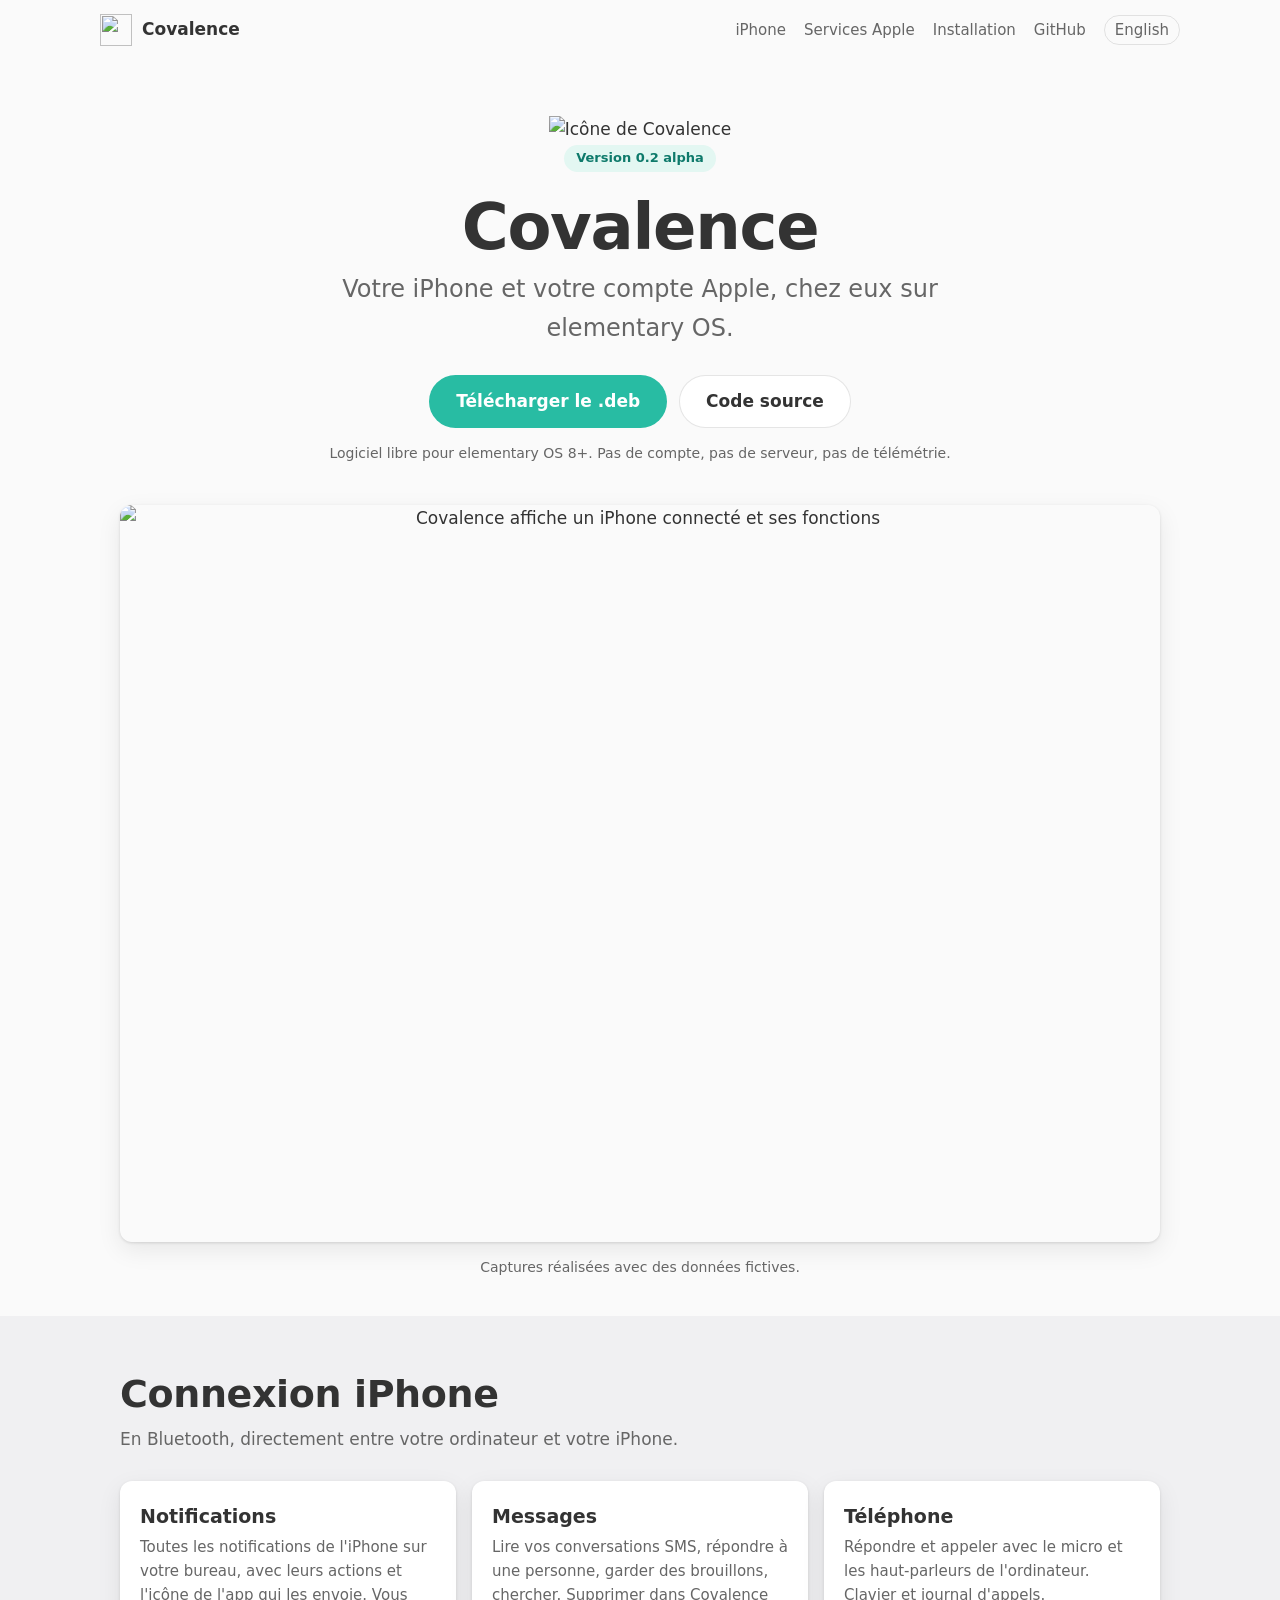
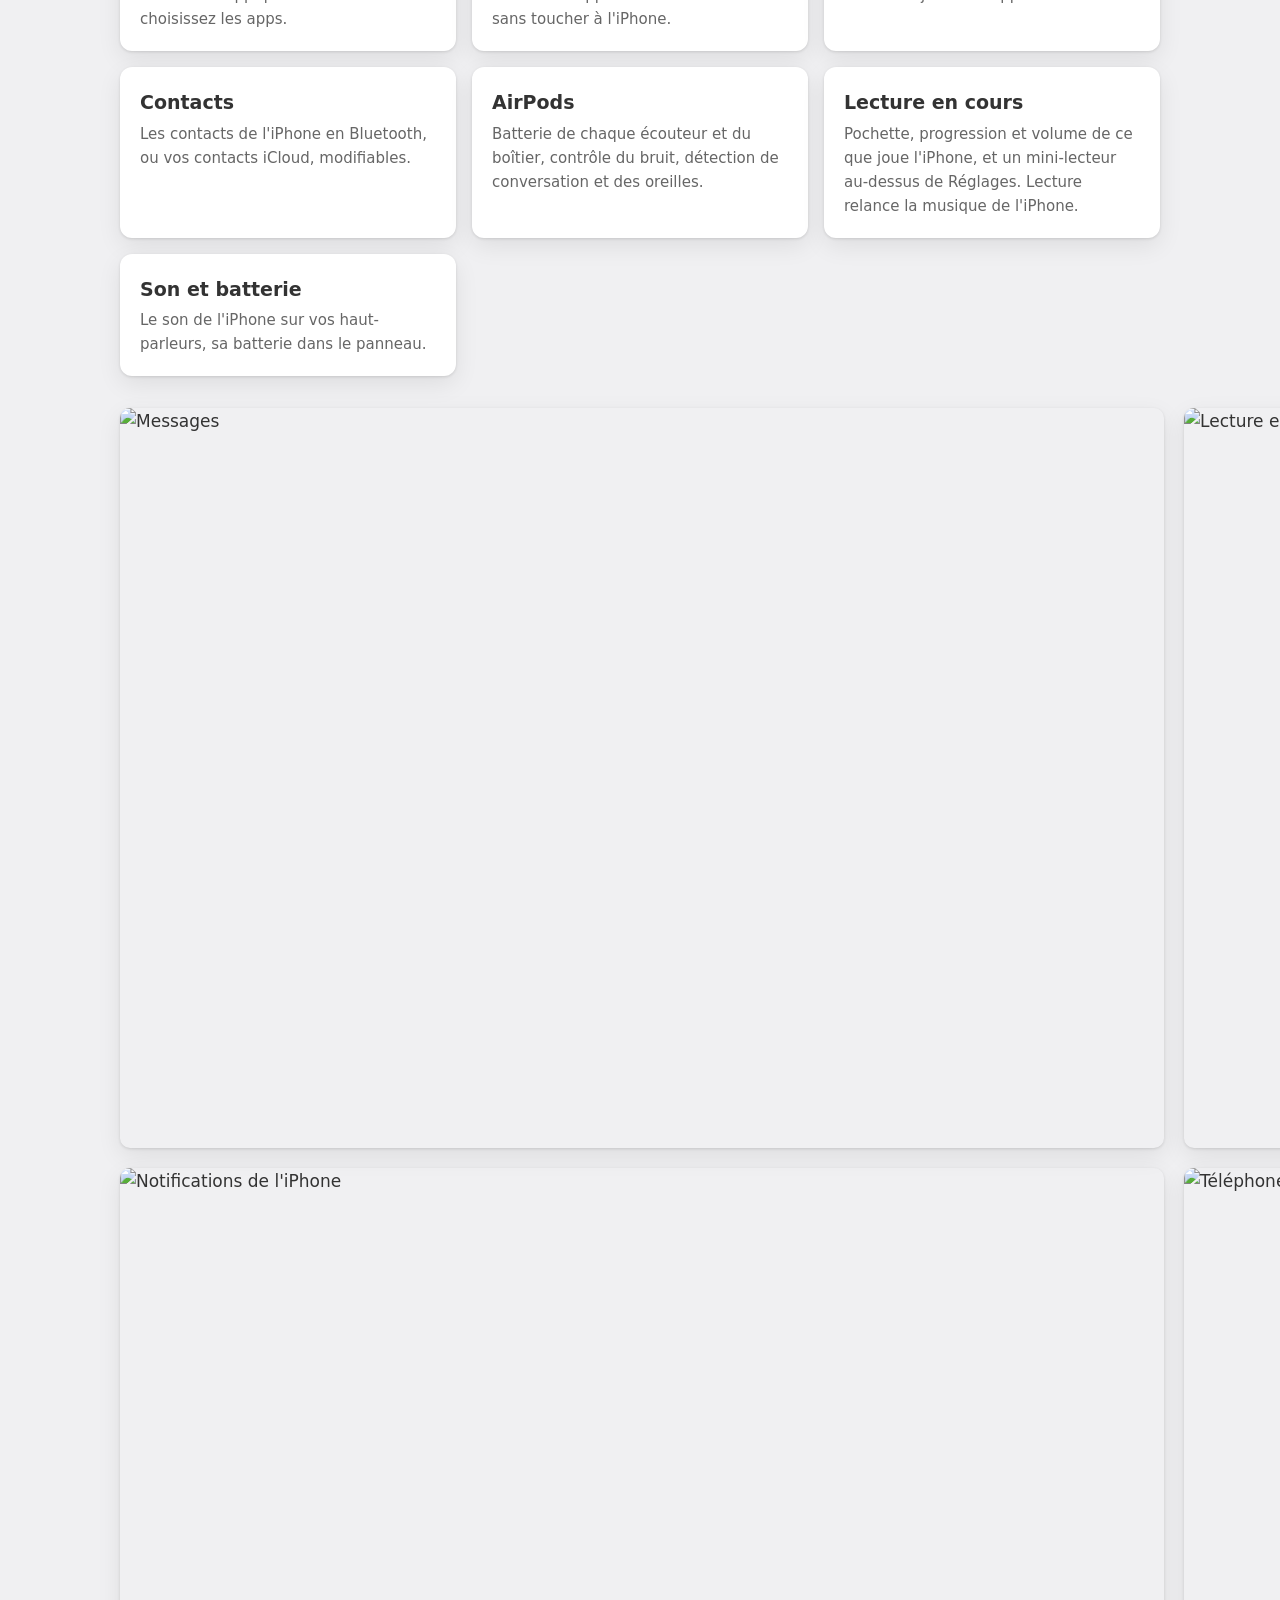
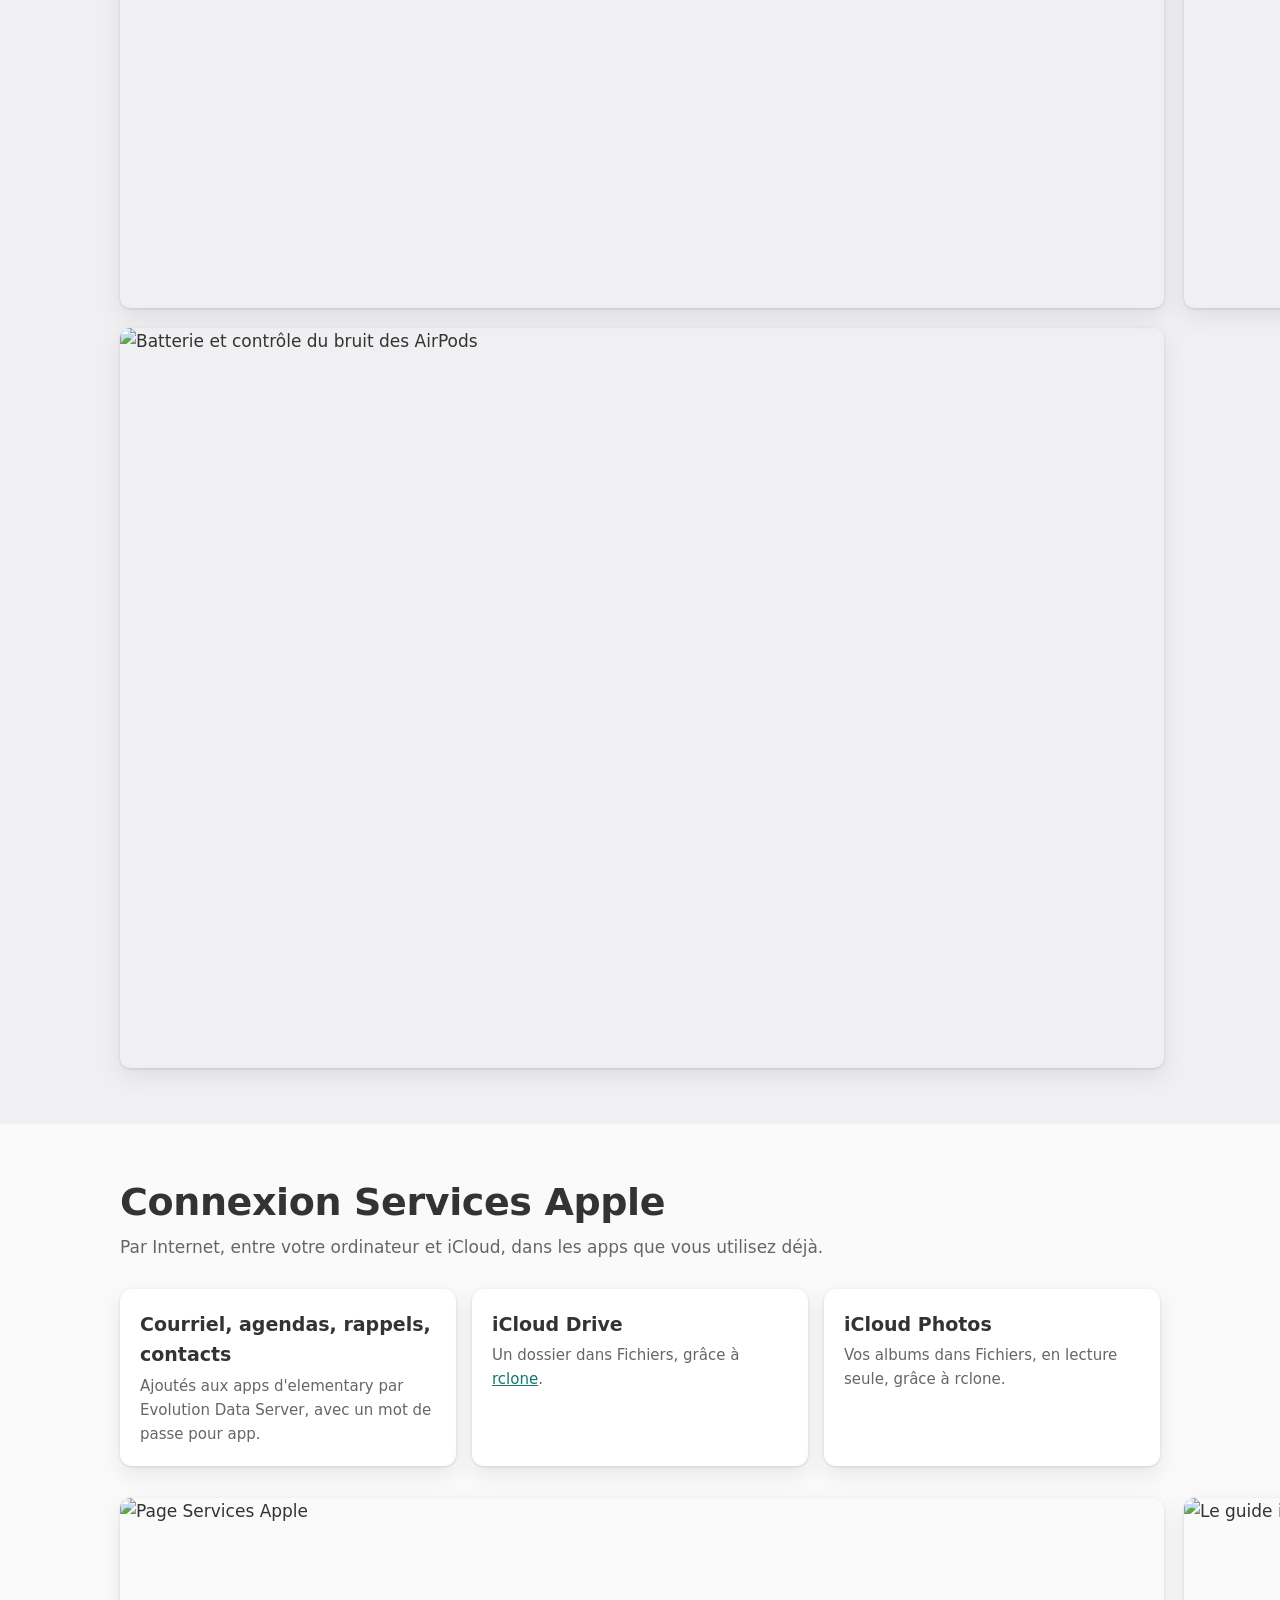
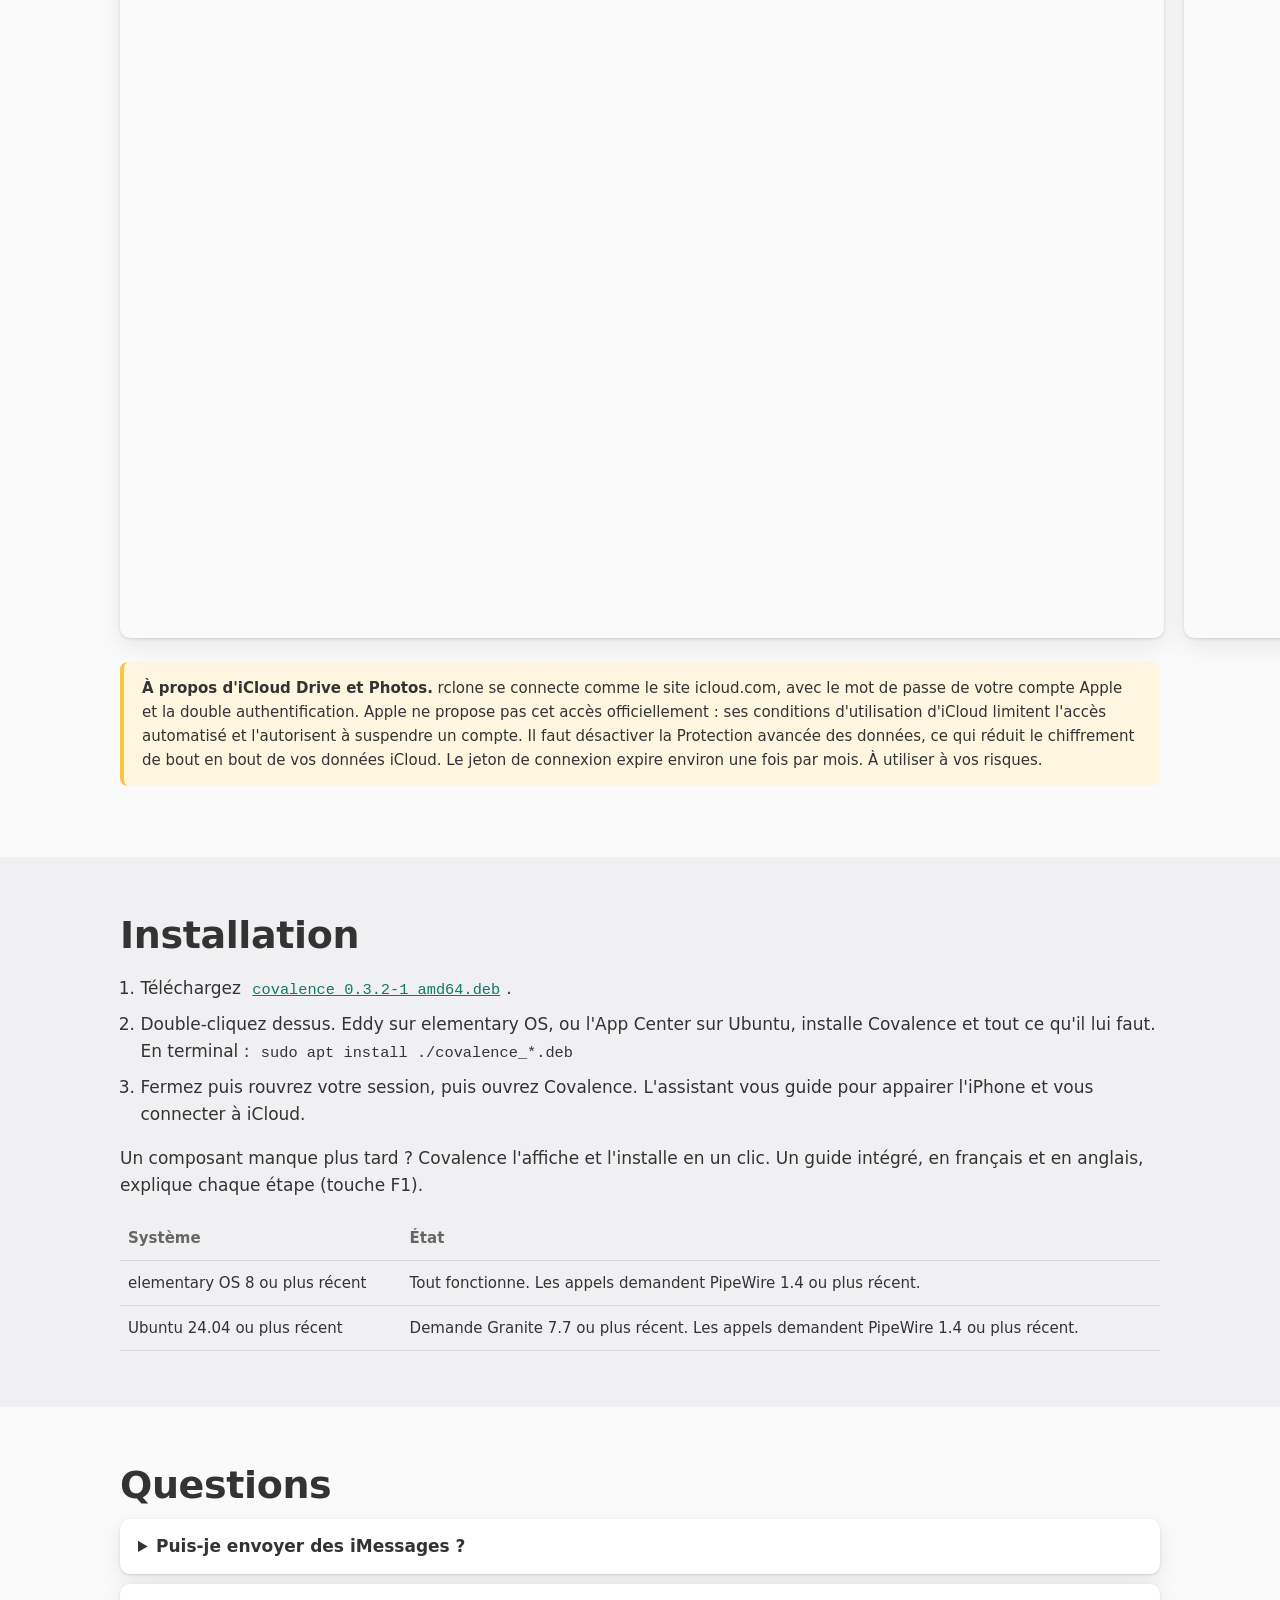
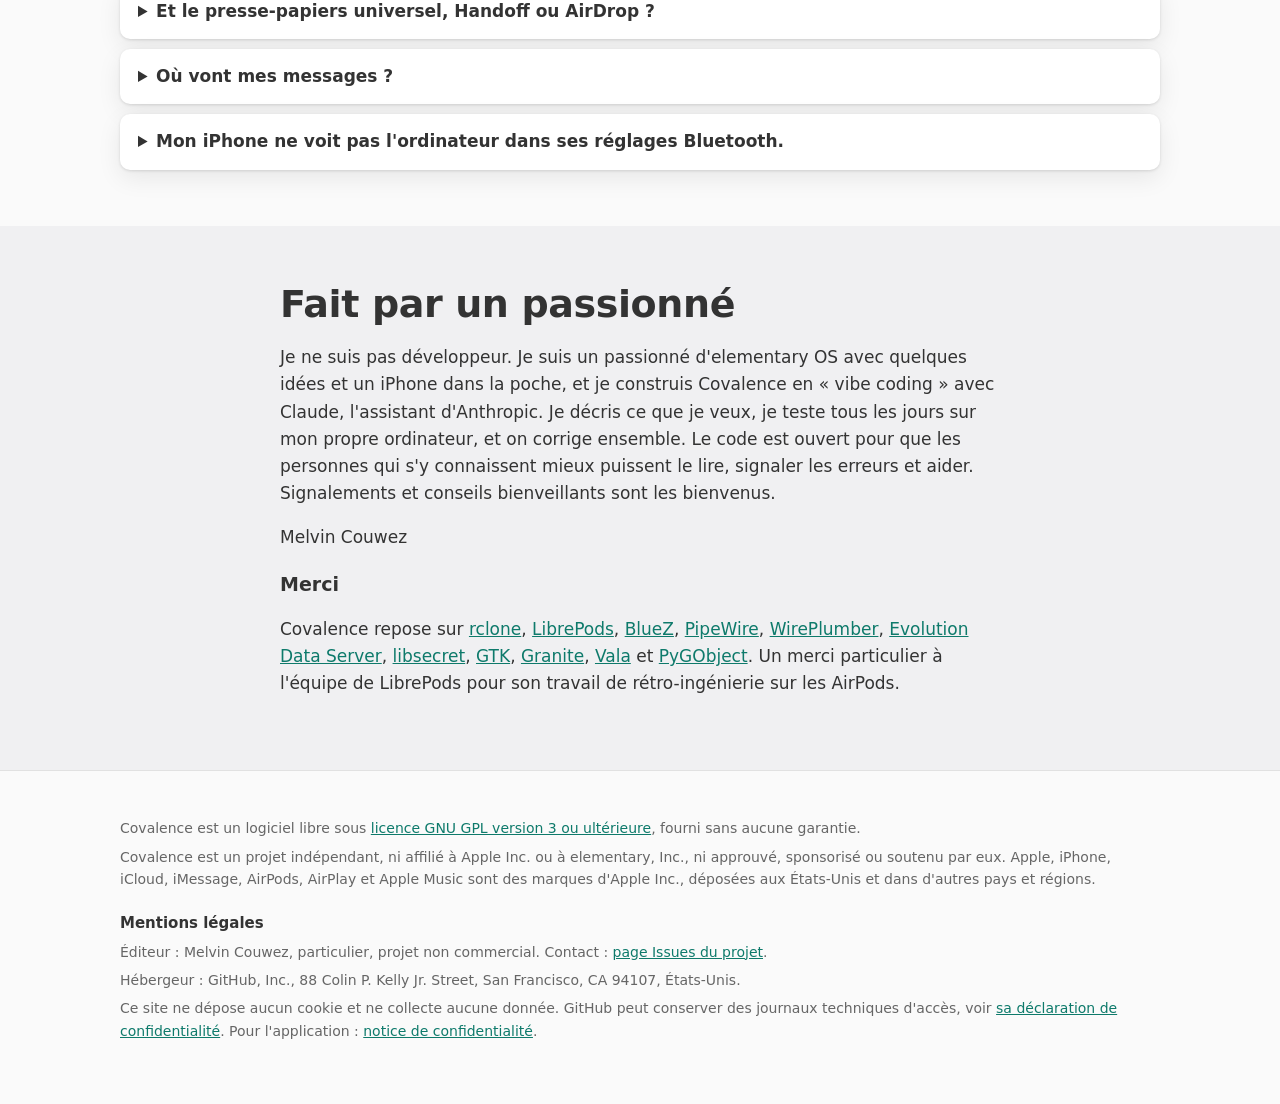
==== commit 2104f97c: "Site: download link for 0.3.2 Co-Authored-By: Claude Opus 5.5 <noreply@anthropic.com>" ====
--- a/site/fr/index.html
+++ b/site/fr/index.html
@@ -82,7 +82,7 @@
       <div class="wrap">
         <h2>Installation</h2>
         <ol class="steps">
-          <li>Téléchargez <a href="https://github.com/melvincouwez-alt/covalence/releases/latest"><code>covalence_0.2.0-1_amd64.deb</code></a>.</li>
+          <li>Téléchargez <a href="https://github.com/melvincouwez-alt/covalence/releases/tag/v0.3.2"><code>covalence_0.3.2-1_amd64.deb</code></a>.</li>
           <li>Double-cliquez dessus. Eddy sur elementary OS, ou l'App Center sur Ubuntu, installe Covalence et tout ce qu'il lui faut. En terminal : <code>sudo apt install ./covalence_*.deb</code></li>
           <li>Fermez puis rouvrez votre session, puis ouvrez Covalence. L'assistant vous guide pour appairer l'iPhone et vous connecter à iCloud.</li>
         </ol>
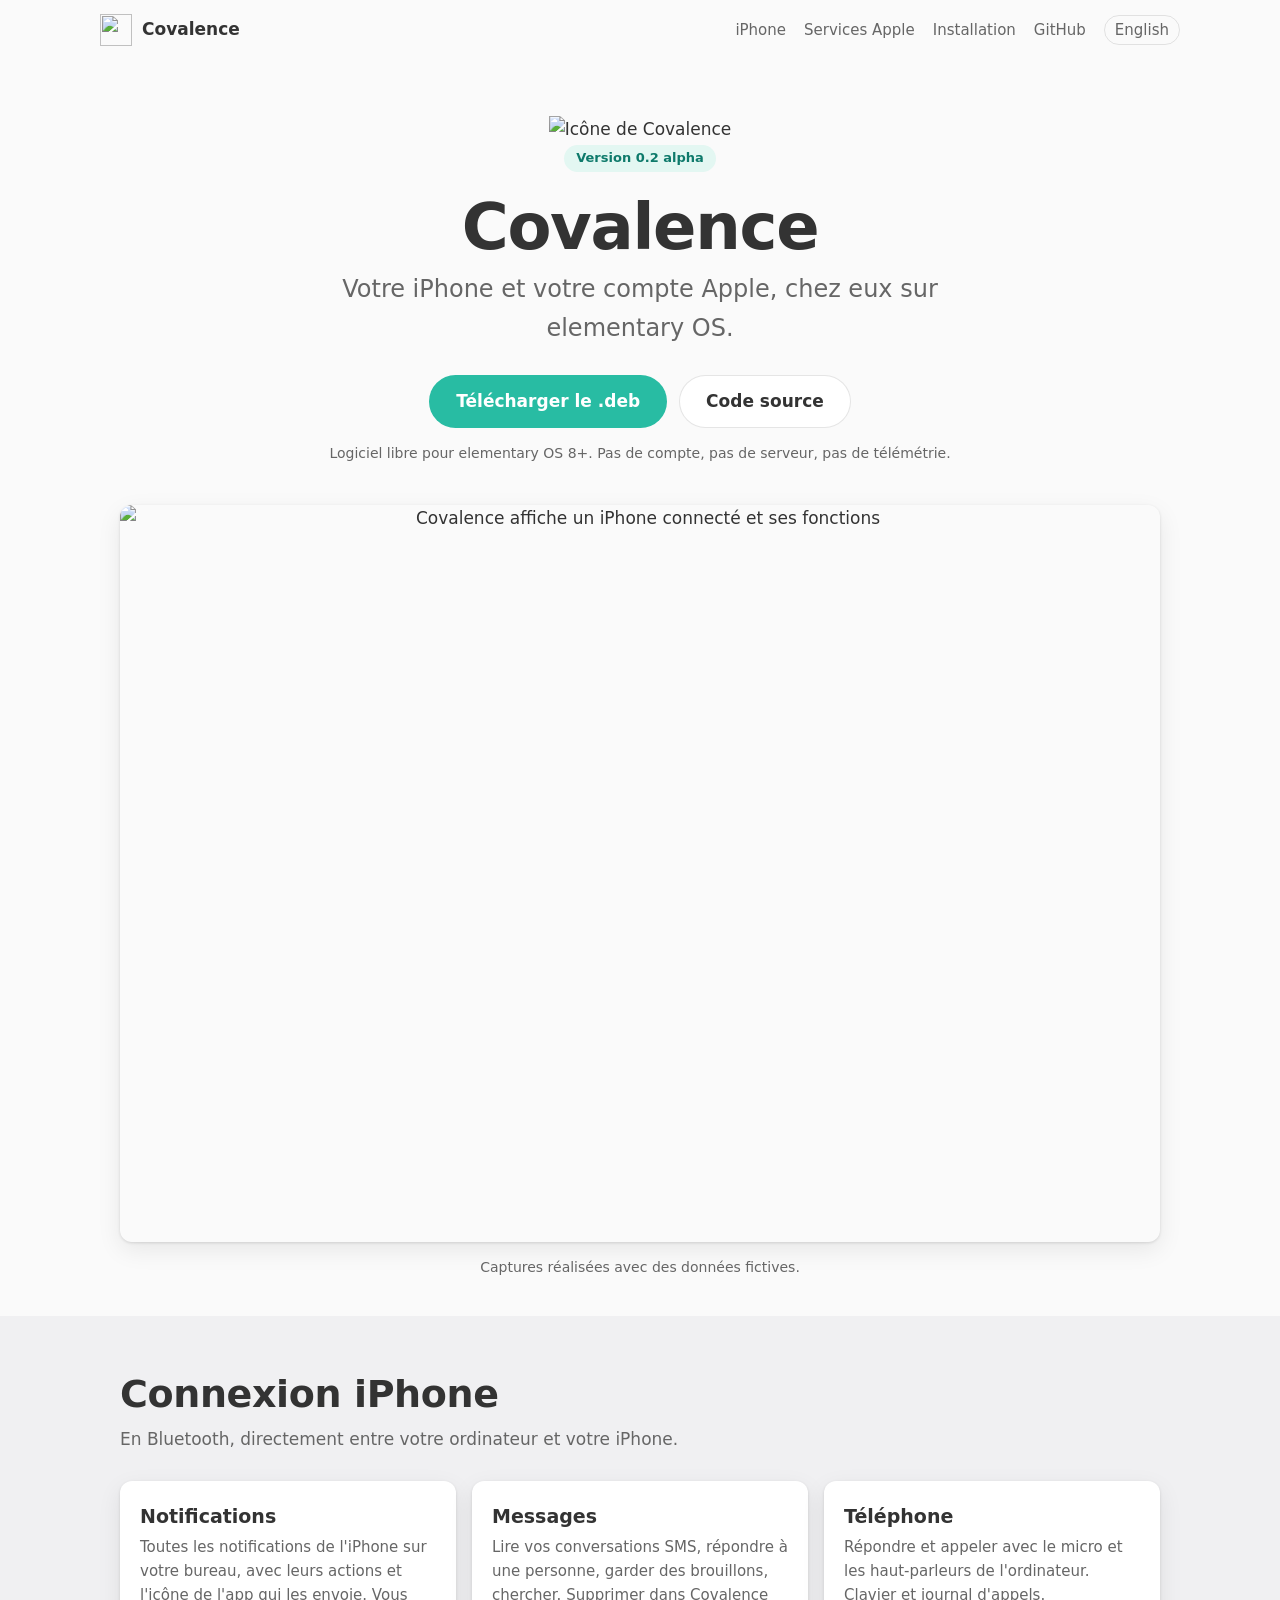
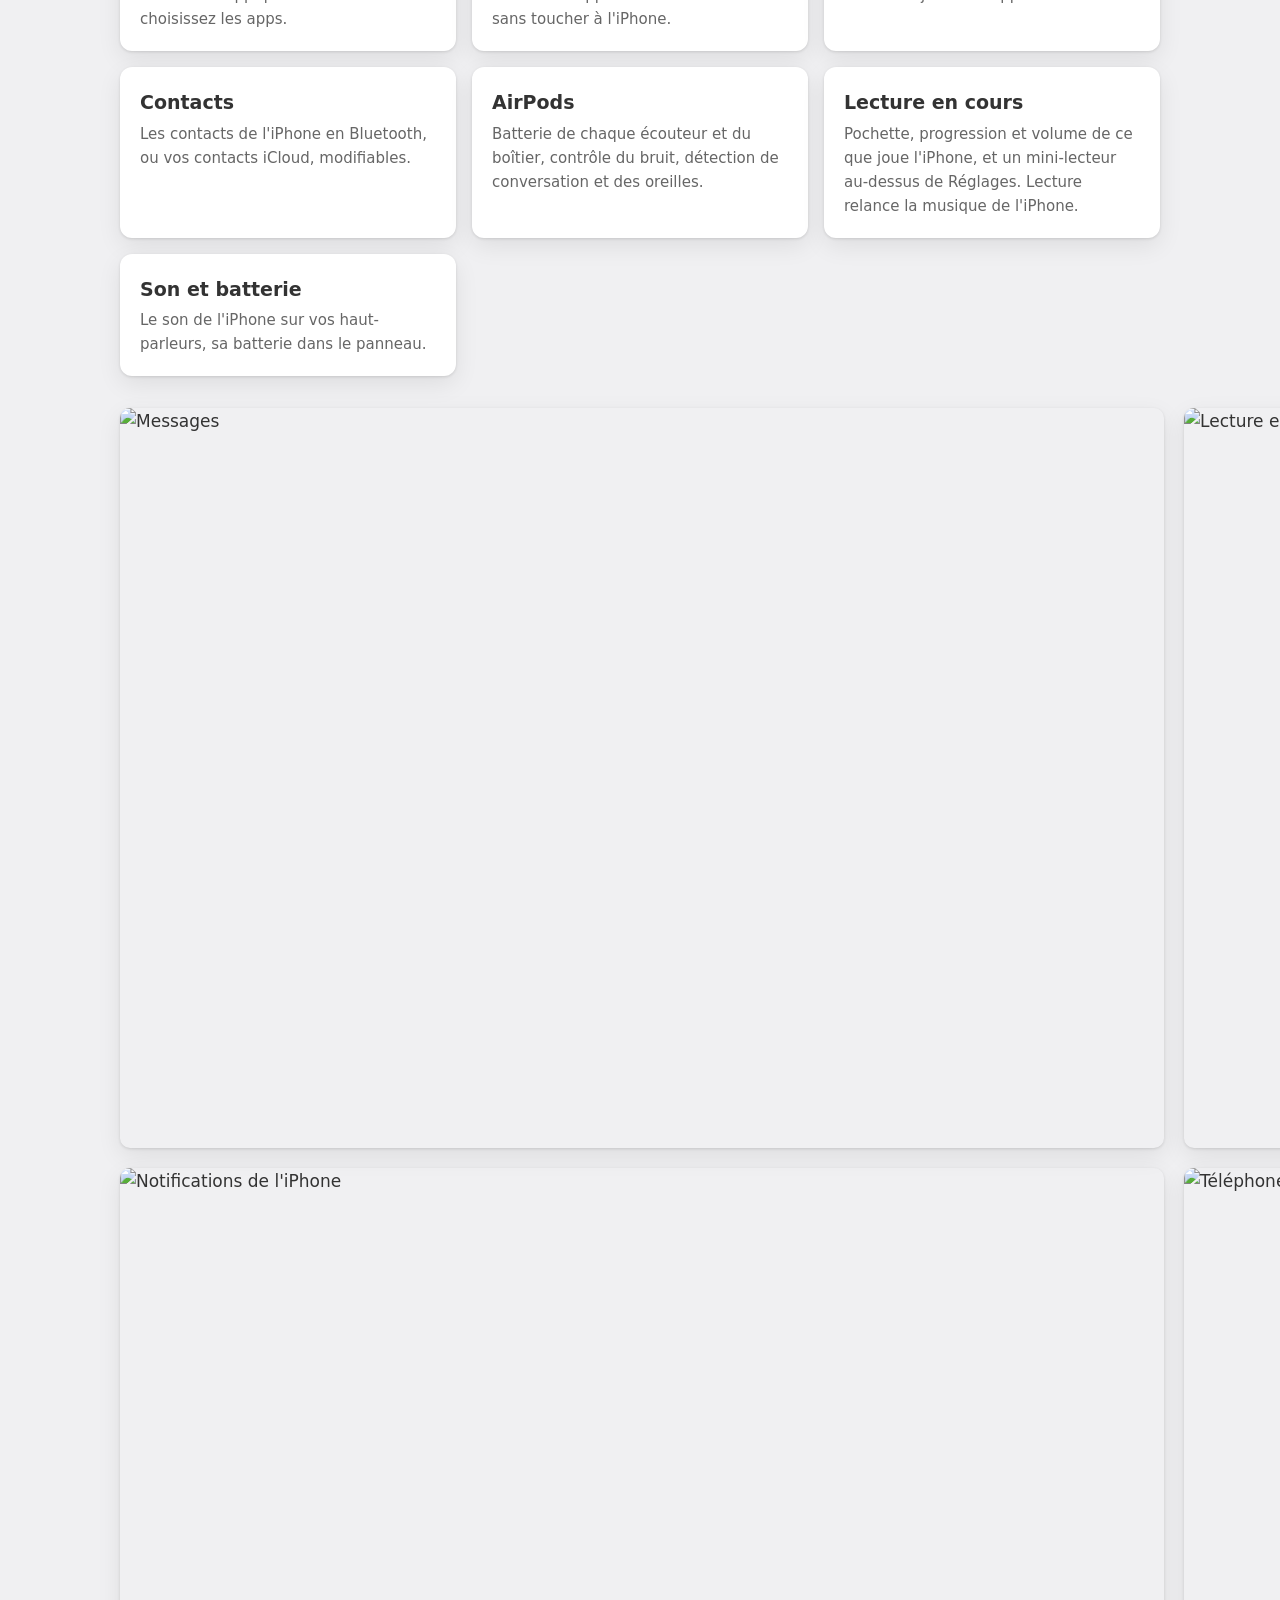
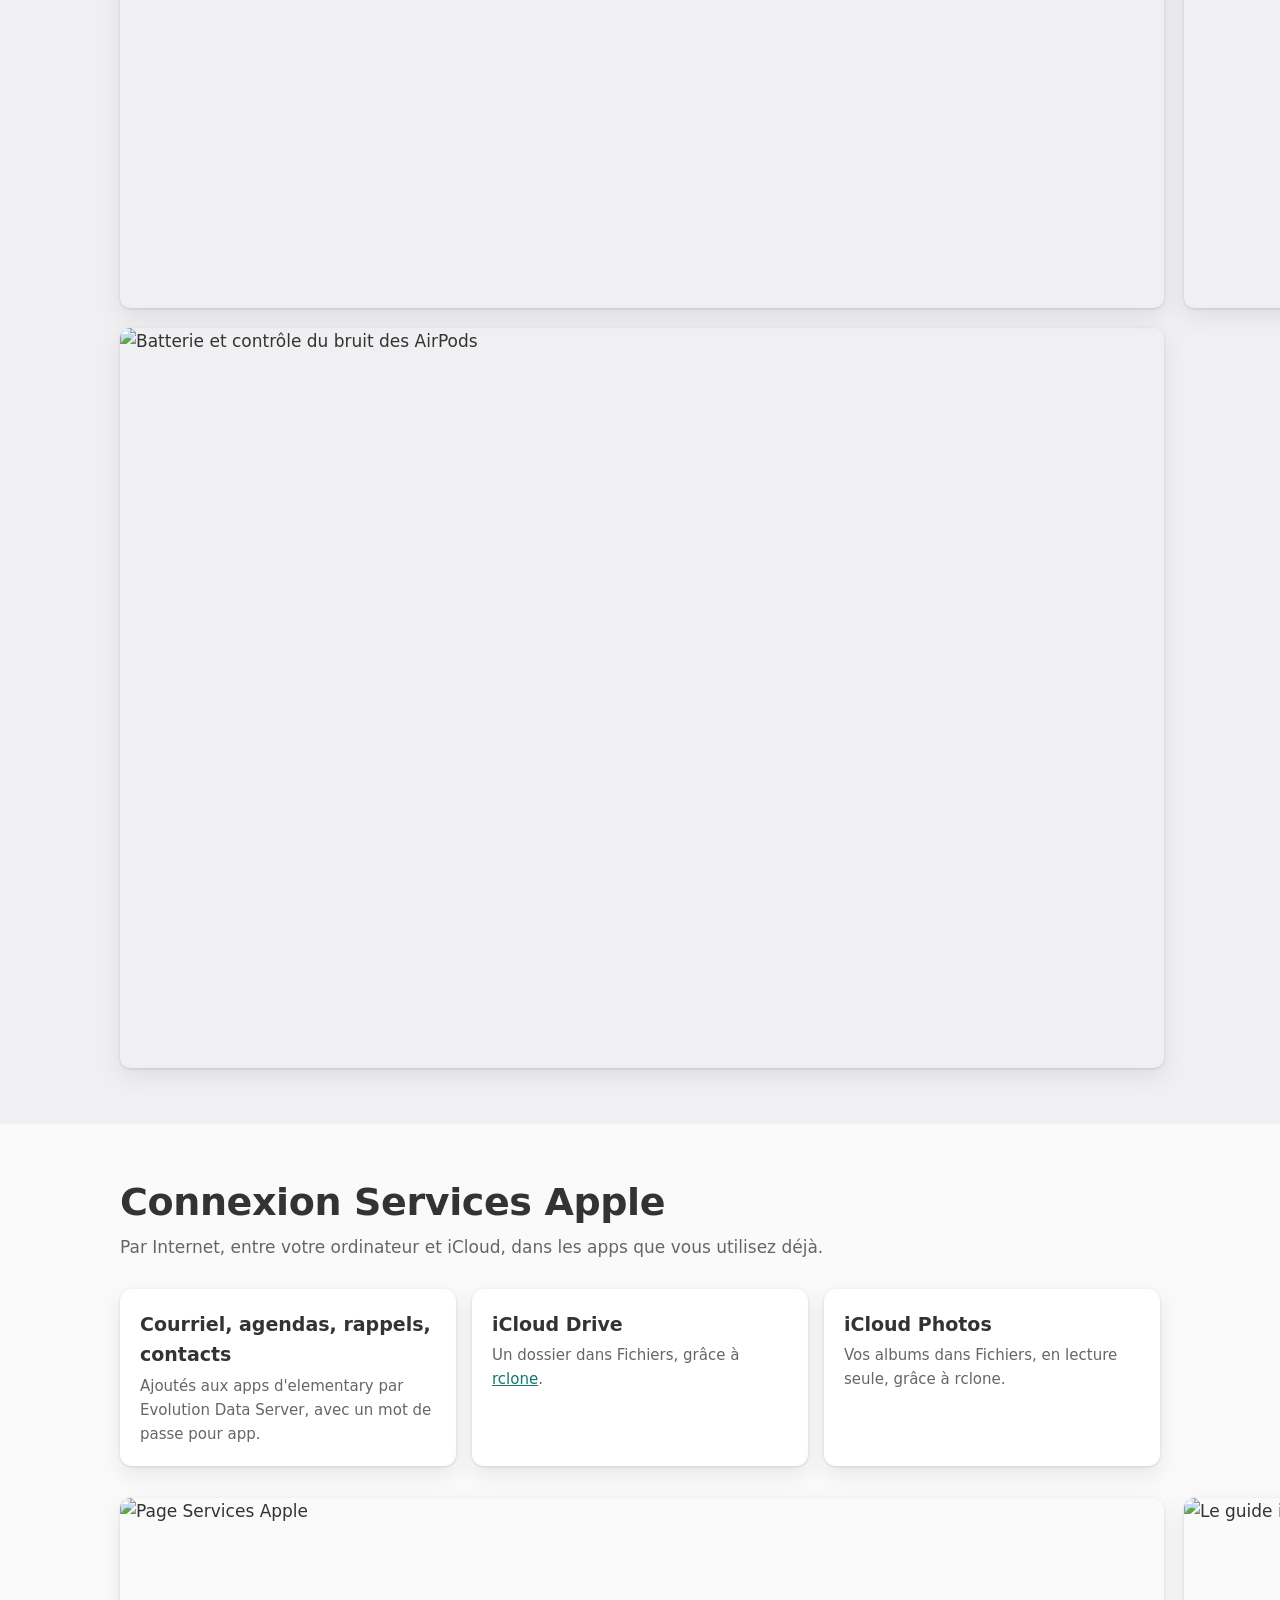
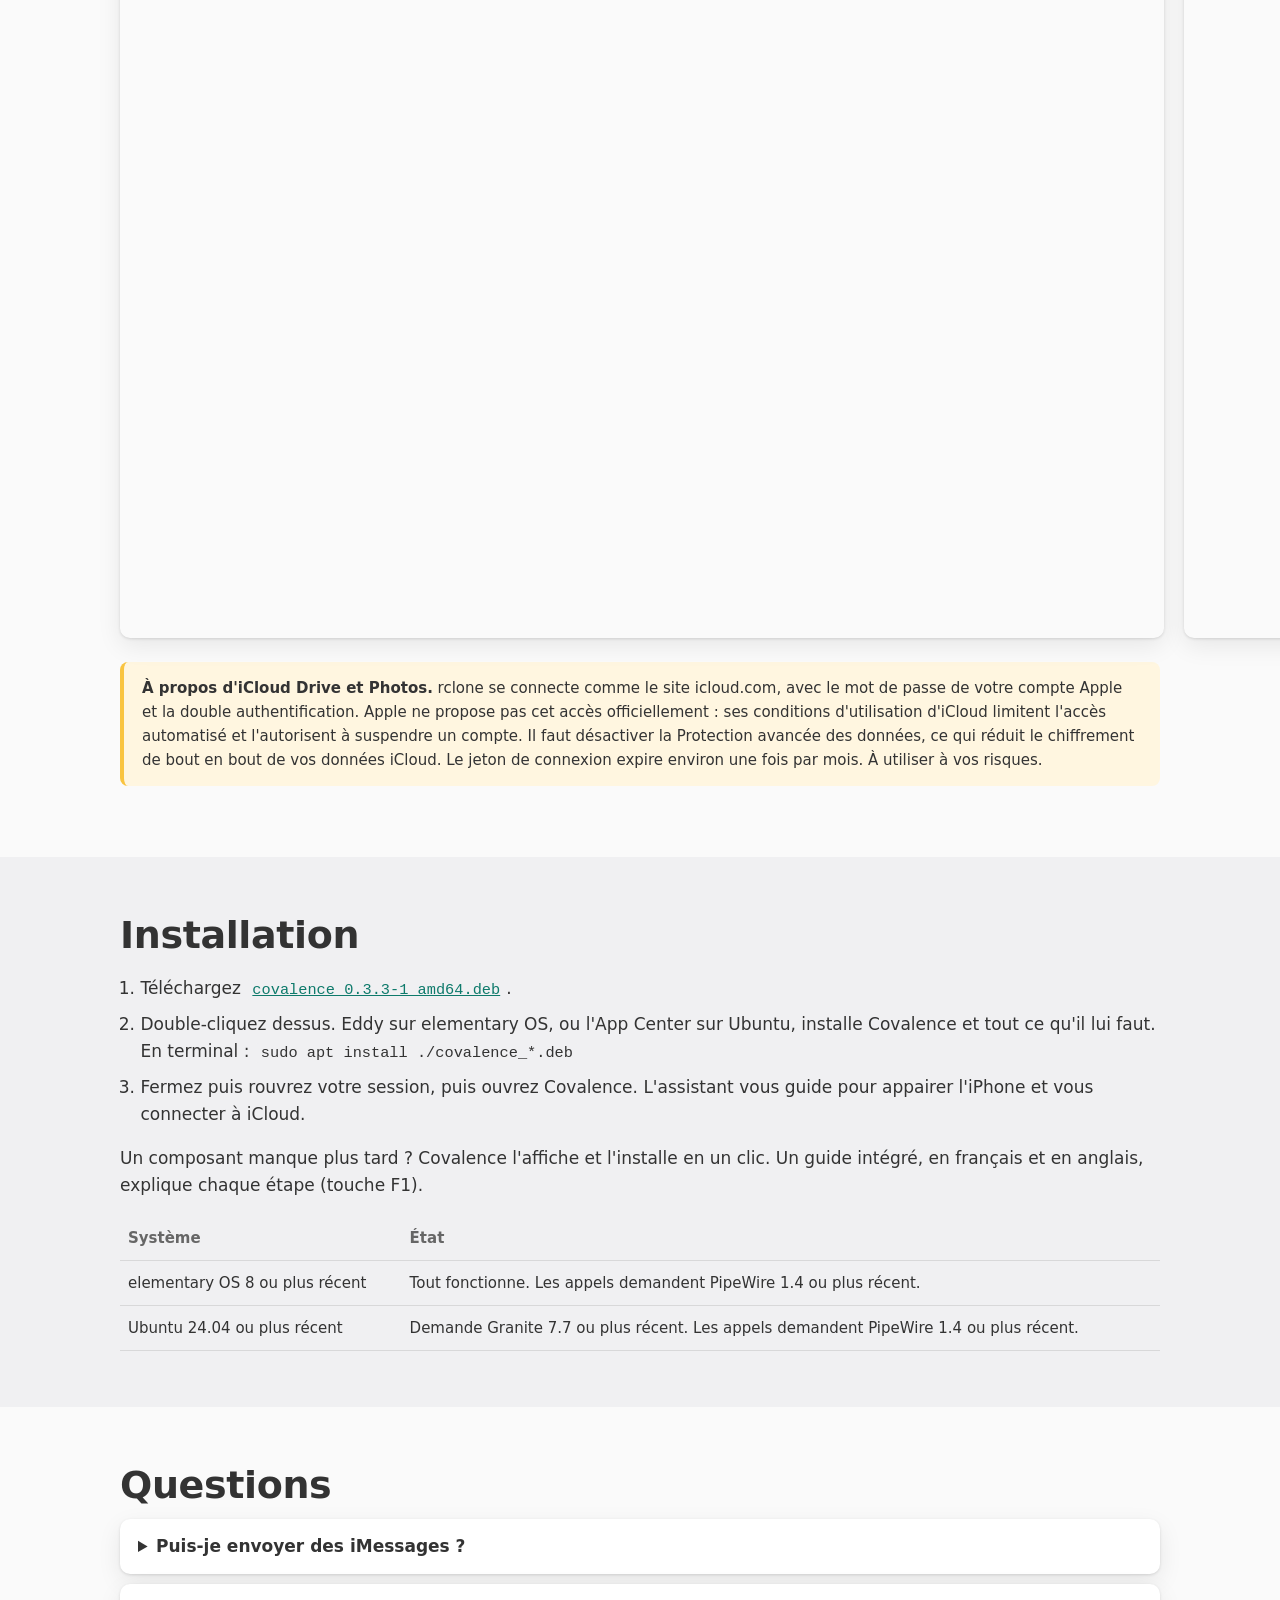
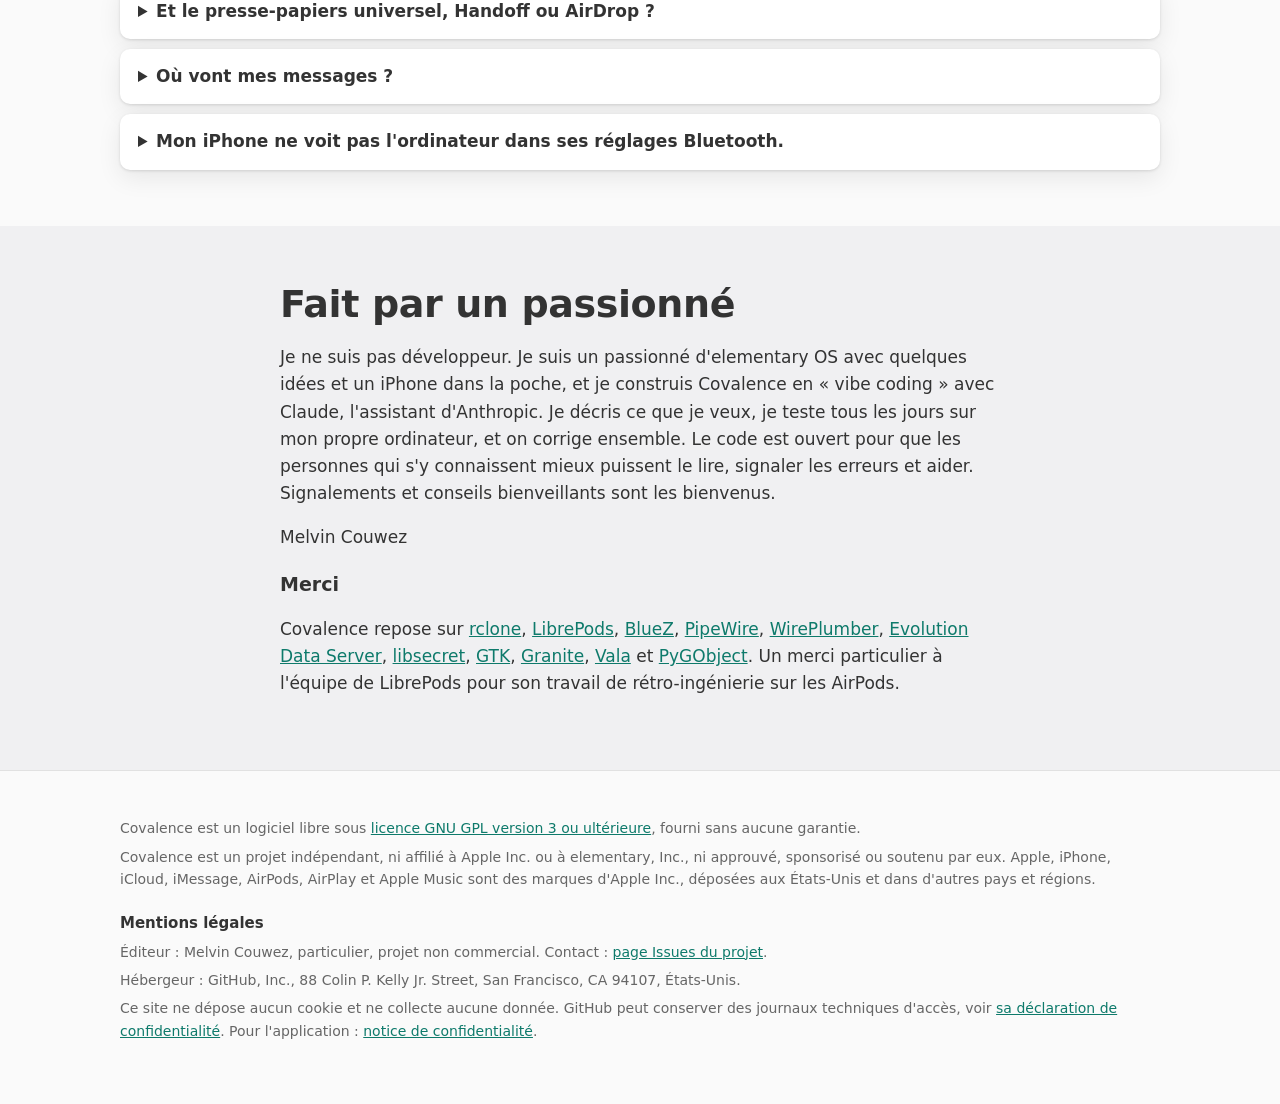
==== commit cd0c2ffd: "Covalence 0.3.3 alpha Automatic emojis while typing; updates no longer stay shown as in progress. RE" ====
--- a/site/fr/index.html
+++ b/site/fr/index.html
@@ -82,7 +82,7 @@
       <div class="wrap">
         <h2>Installation</h2>
         <ol class="steps">
-          <li>Téléchargez <a href="https://github.com/melvincouwez-alt/covalence/releases/tag/v0.3.2"><code>covalence_0.3.2-1_amd64.deb</code></a>.</li>
+          <li>Téléchargez <a href="https://github.com/melvincouwez-alt/covalence/releases/tag/v0.3.3"><code>covalence_0.3.3-1_amd64.deb</code></a>.</li>
           <li>Double-cliquez dessus. Eddy sur elementary OS, ou l'App Center sur Ubuntu, installe Covalence et tout ce qu'il lui faut. En terminal : <code>sudo apt install ./covalence_*.deb</code></li>
           <li>Fermez puis rouvrez votre session, puis ouvrez Covalence. L'assistant vous guide pour appairer l'iPhone et vous connecter à iCloud.</li>
         </ol>
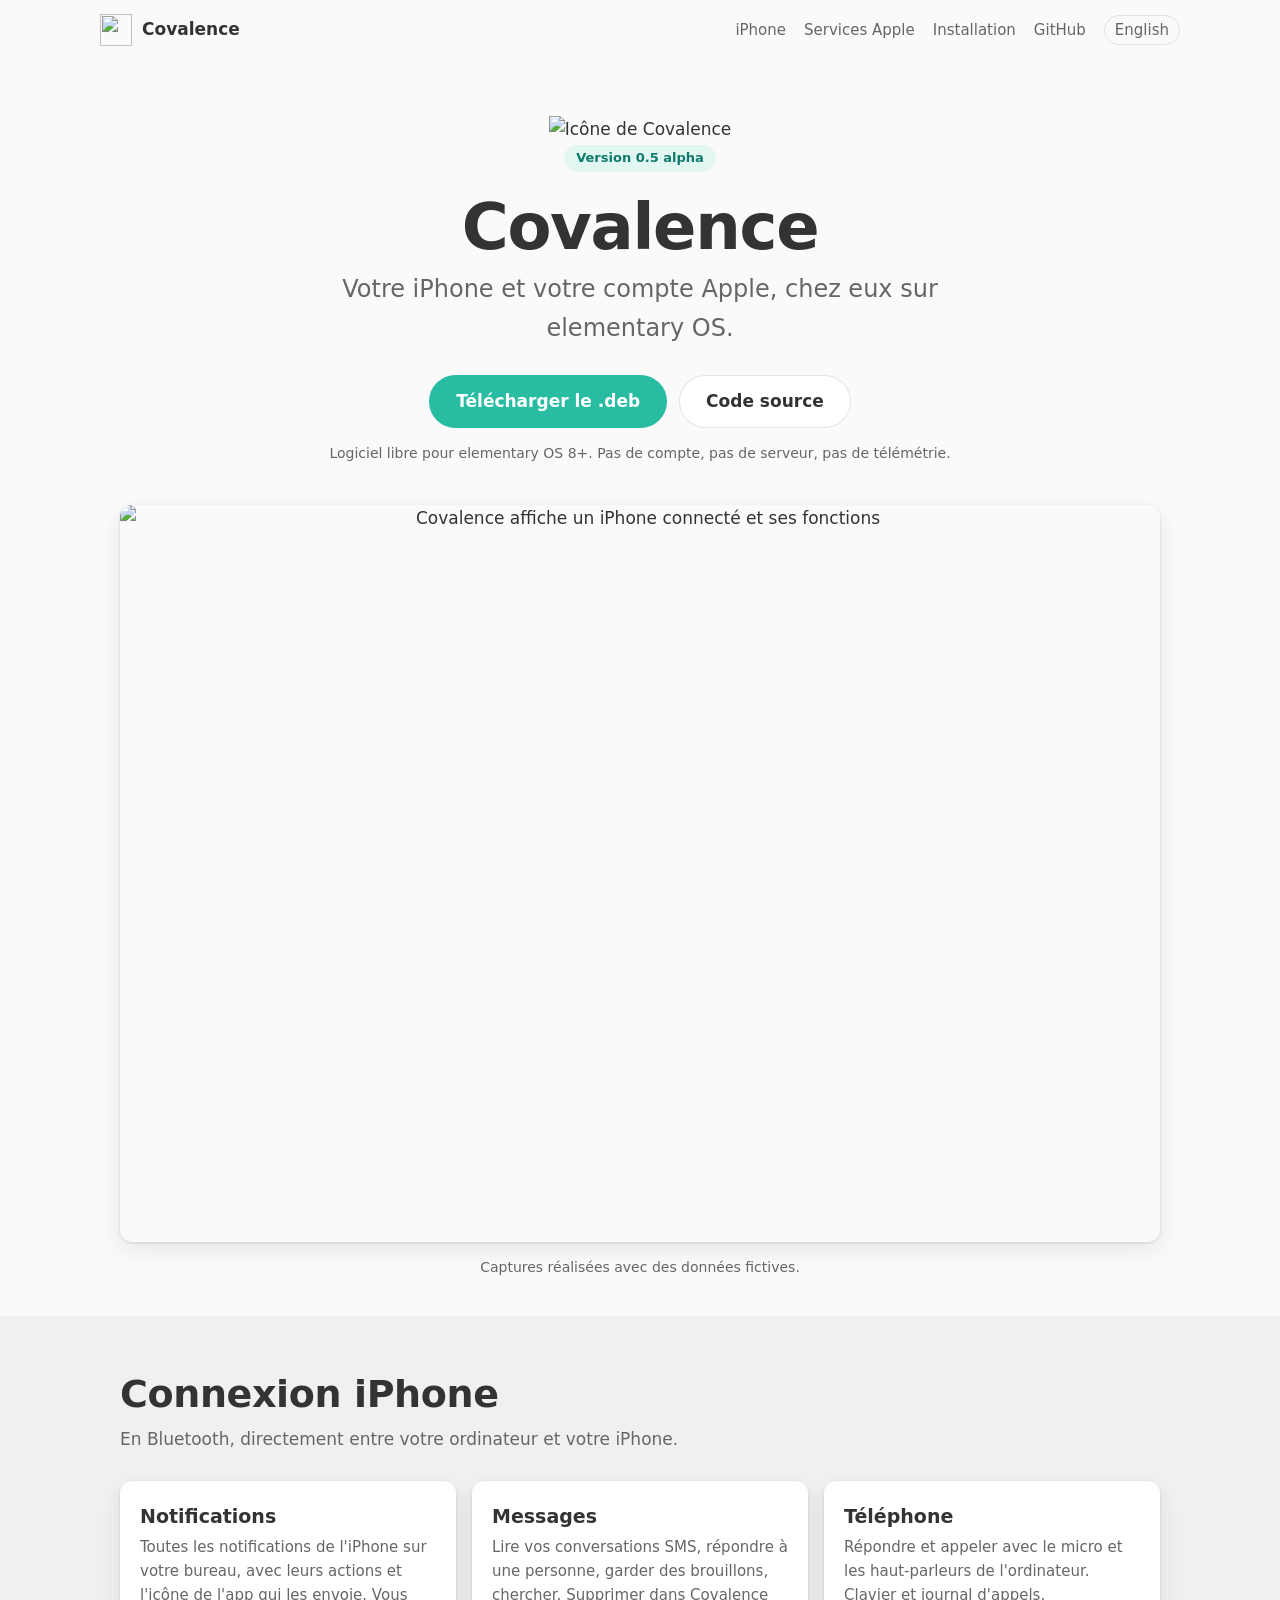
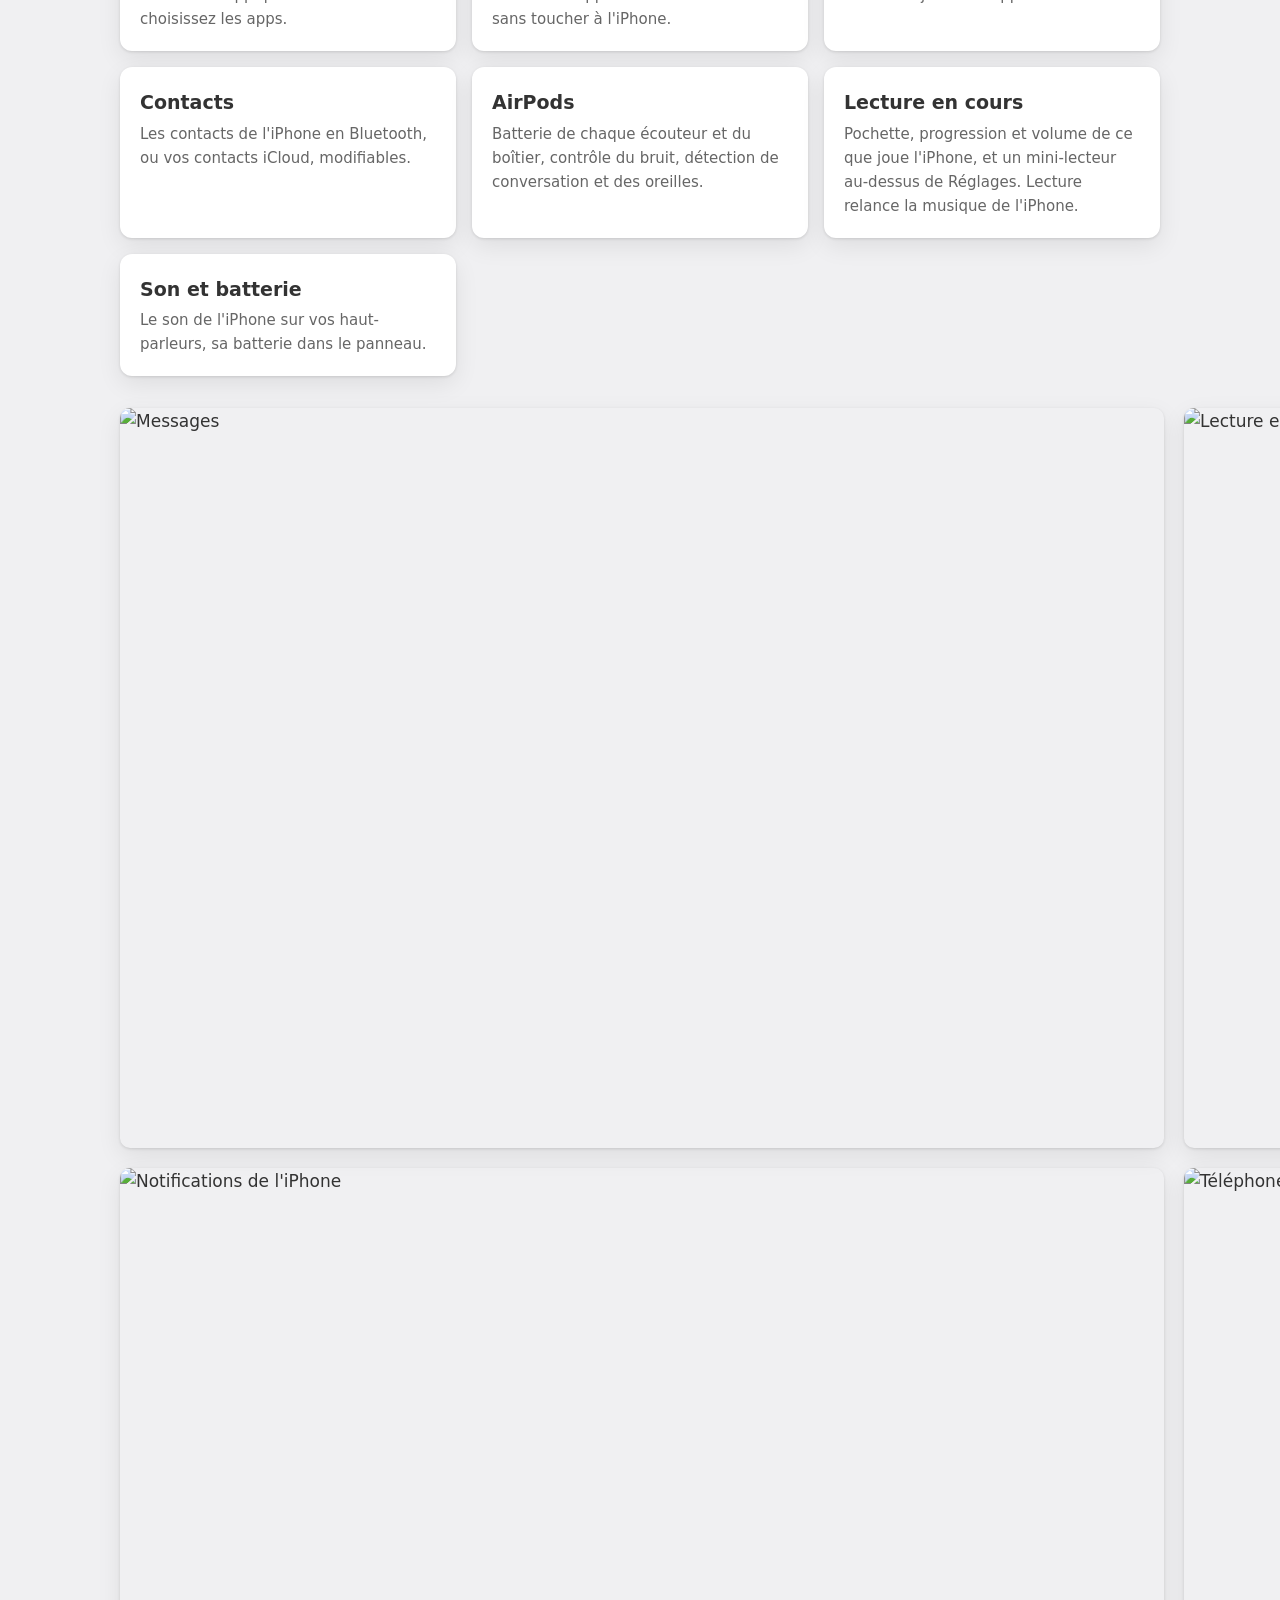
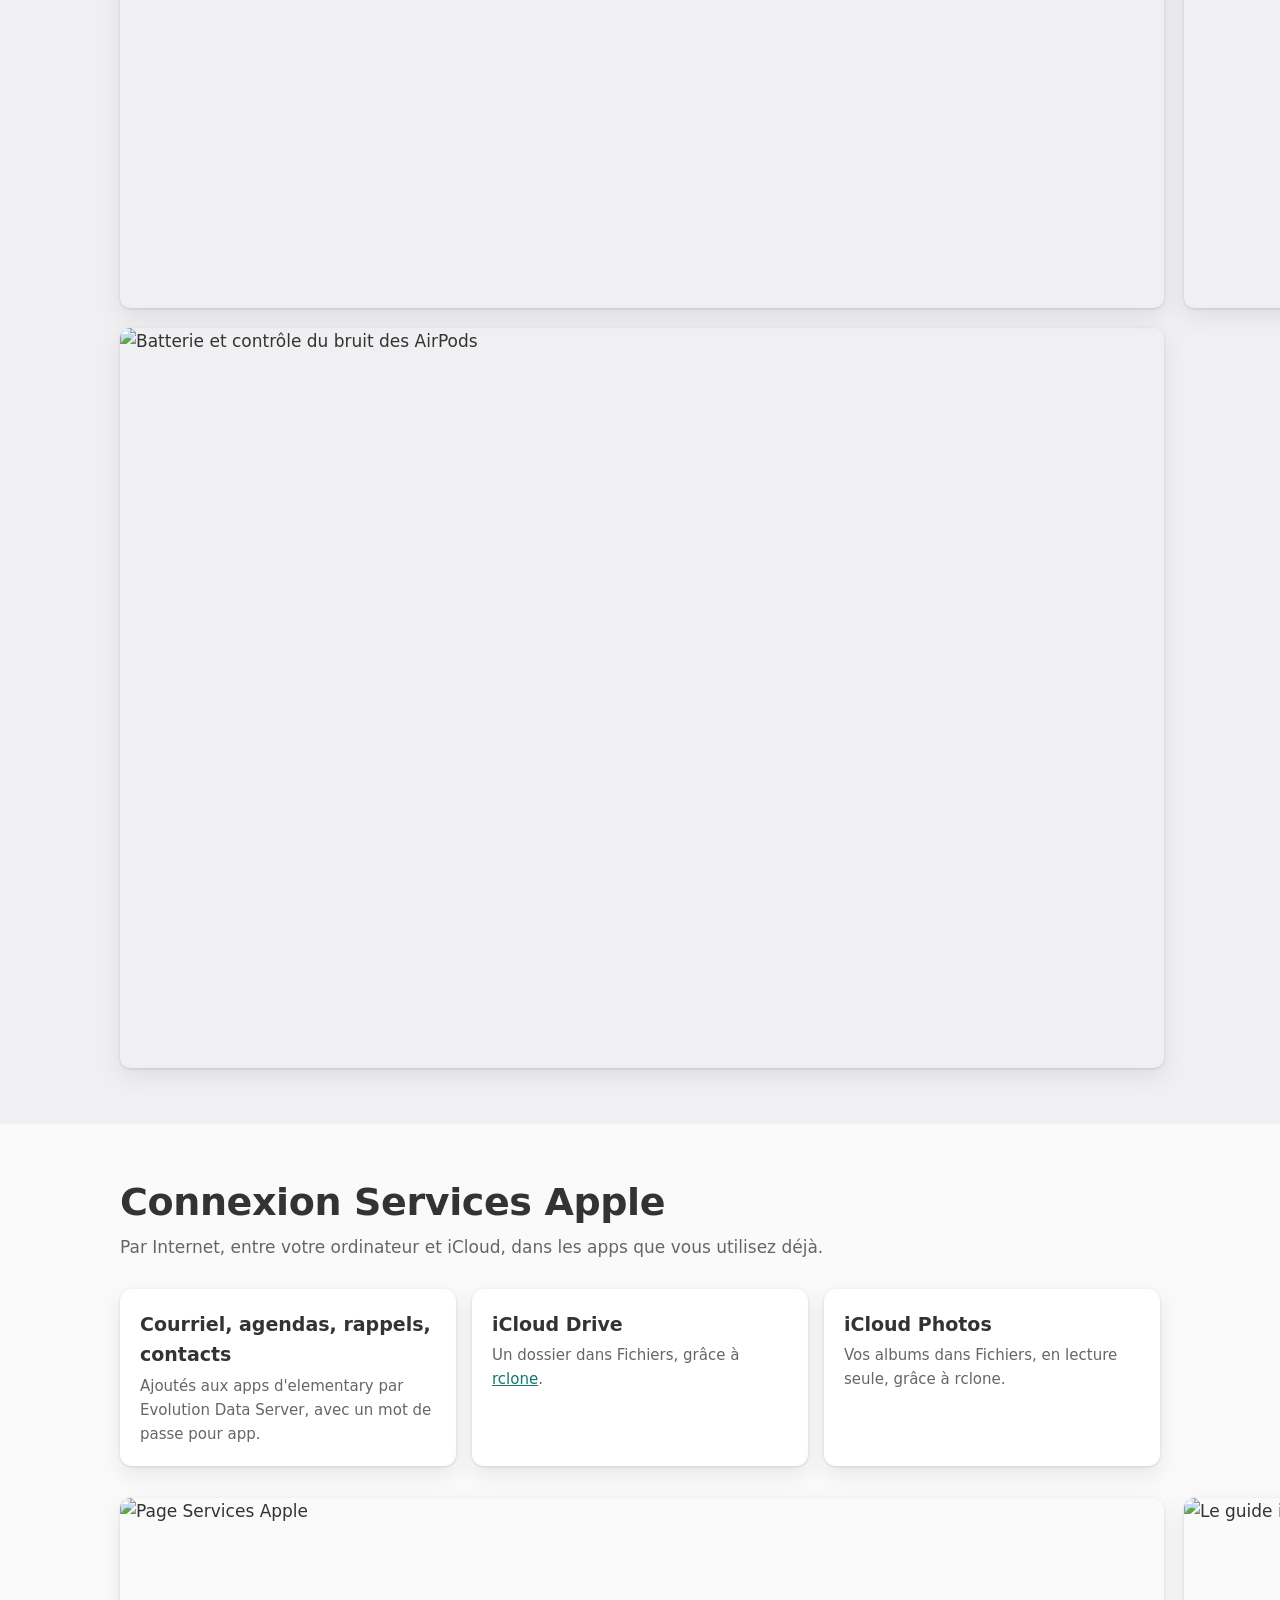
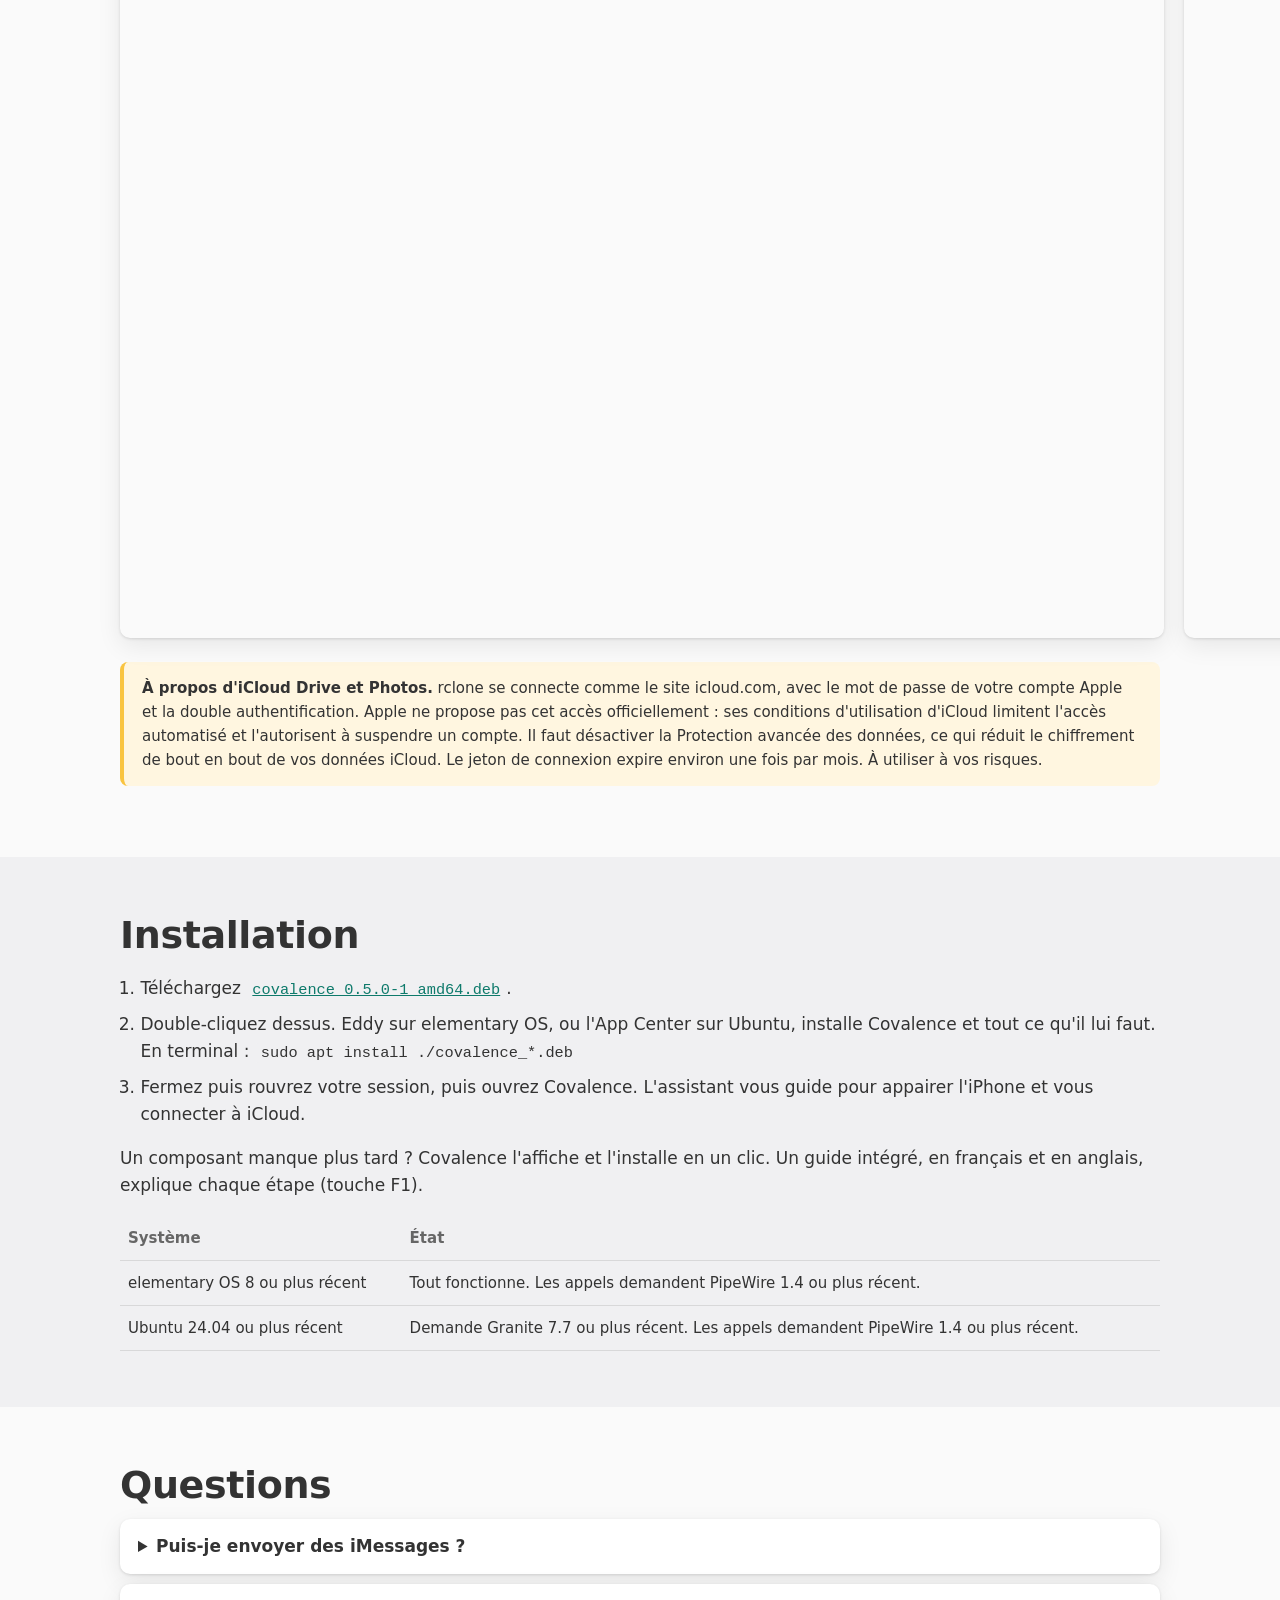
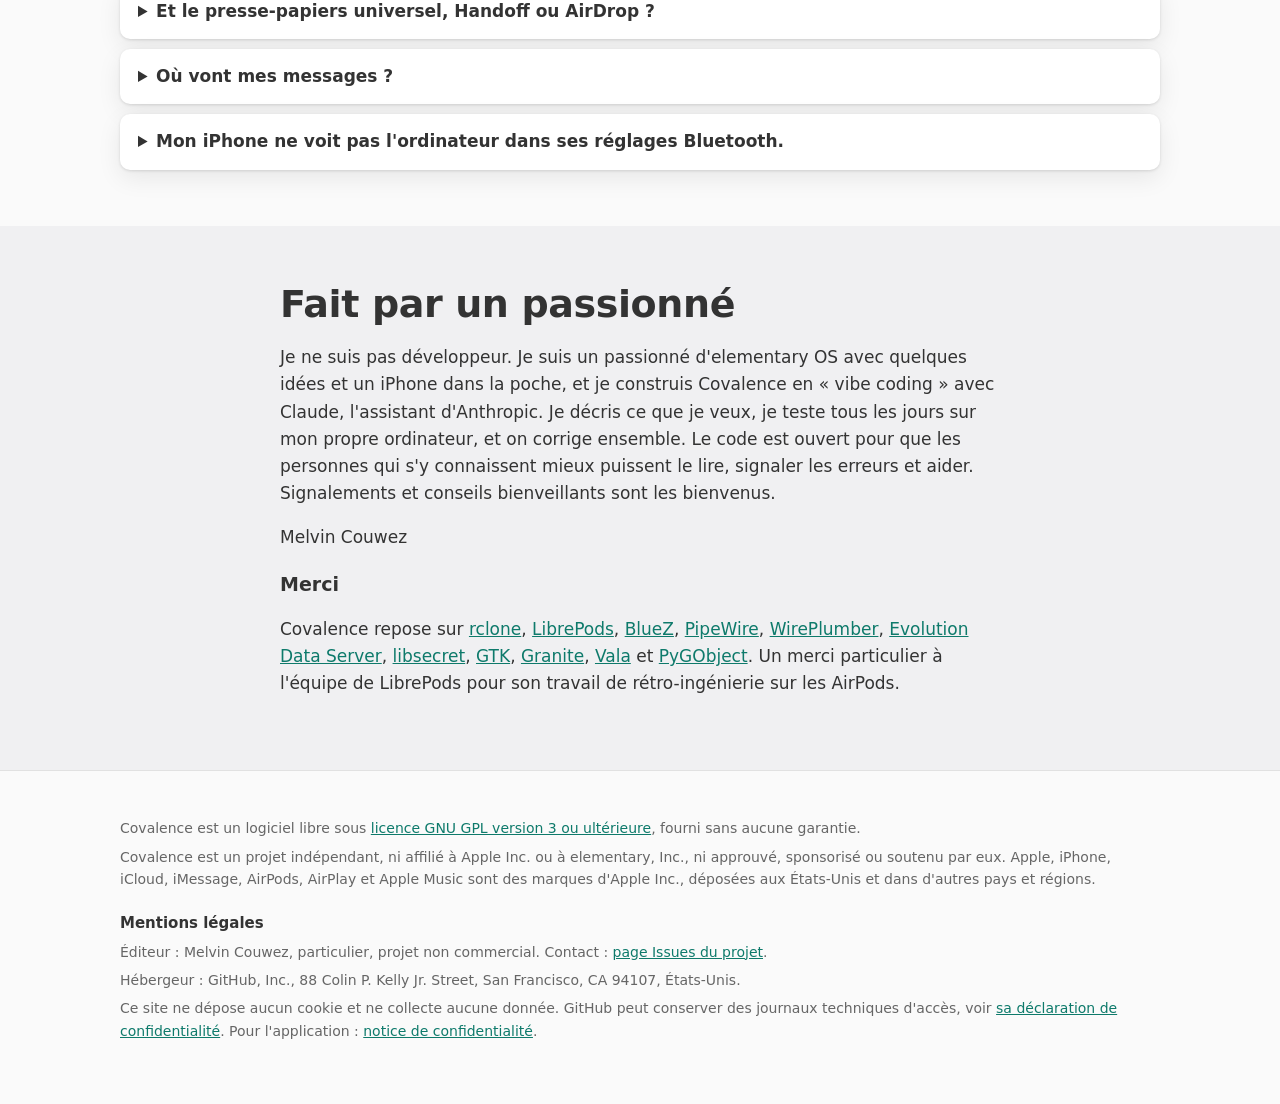
==== commit 9ec4c3f3: "Covalence 0.5.0 alpha" ====
--- a/site/fr/index.html
+++ b/site/fr/index.html
@@ -26,7 +26,7 @@
   <main>
     <div class="wrap hero">
       <img class="icon" src="../icon.svg" alt="Icône de Covalence">
-      <div><span class="badge">Version 0.2 alpha</span></div>
+      <div><span class="badge">Version 0.5 alpha</span></div>
       <h1>Covalence</h1>
       <p class="lead">Votre iPhone et votre compte Apple, chez eux sur elementary OS.</p>
       <div class="actions">
@@ -82,7 +82,7 @@
       <div class="wrap">
         <h2>Installation</h2>
         <ol class="steps">
-          <li>Téléchargez <a href="https://github.com/melvincouwez-alt/covalence/releases/tag/v0.3.3"><code>covalence_0.3.3-1_amd64.deb</code></a>.</li>
+          <li>Téléchargez <a href="https://github.com/melvincouwez-alt/covalence/releases/tag/v0.5.0"><code>covalence_0.5.0-1_amd64.deb</code></a>.</li>
           <li>Double-cliquez dessus. Eddy sur elementary OS, ou l'App Center sur Ubuntu, installe Covalence et tout ce qu'il lui faut. En terminal : <code>sudo apt install ./covalence_*.deb</code></li>
           <li>Fermez puis rouvrez votre session, puis ouvrez Covalence. L'assistant vous guide pour appairer l'iPhone et vous connecter à iCloud.</li>
         </ol>
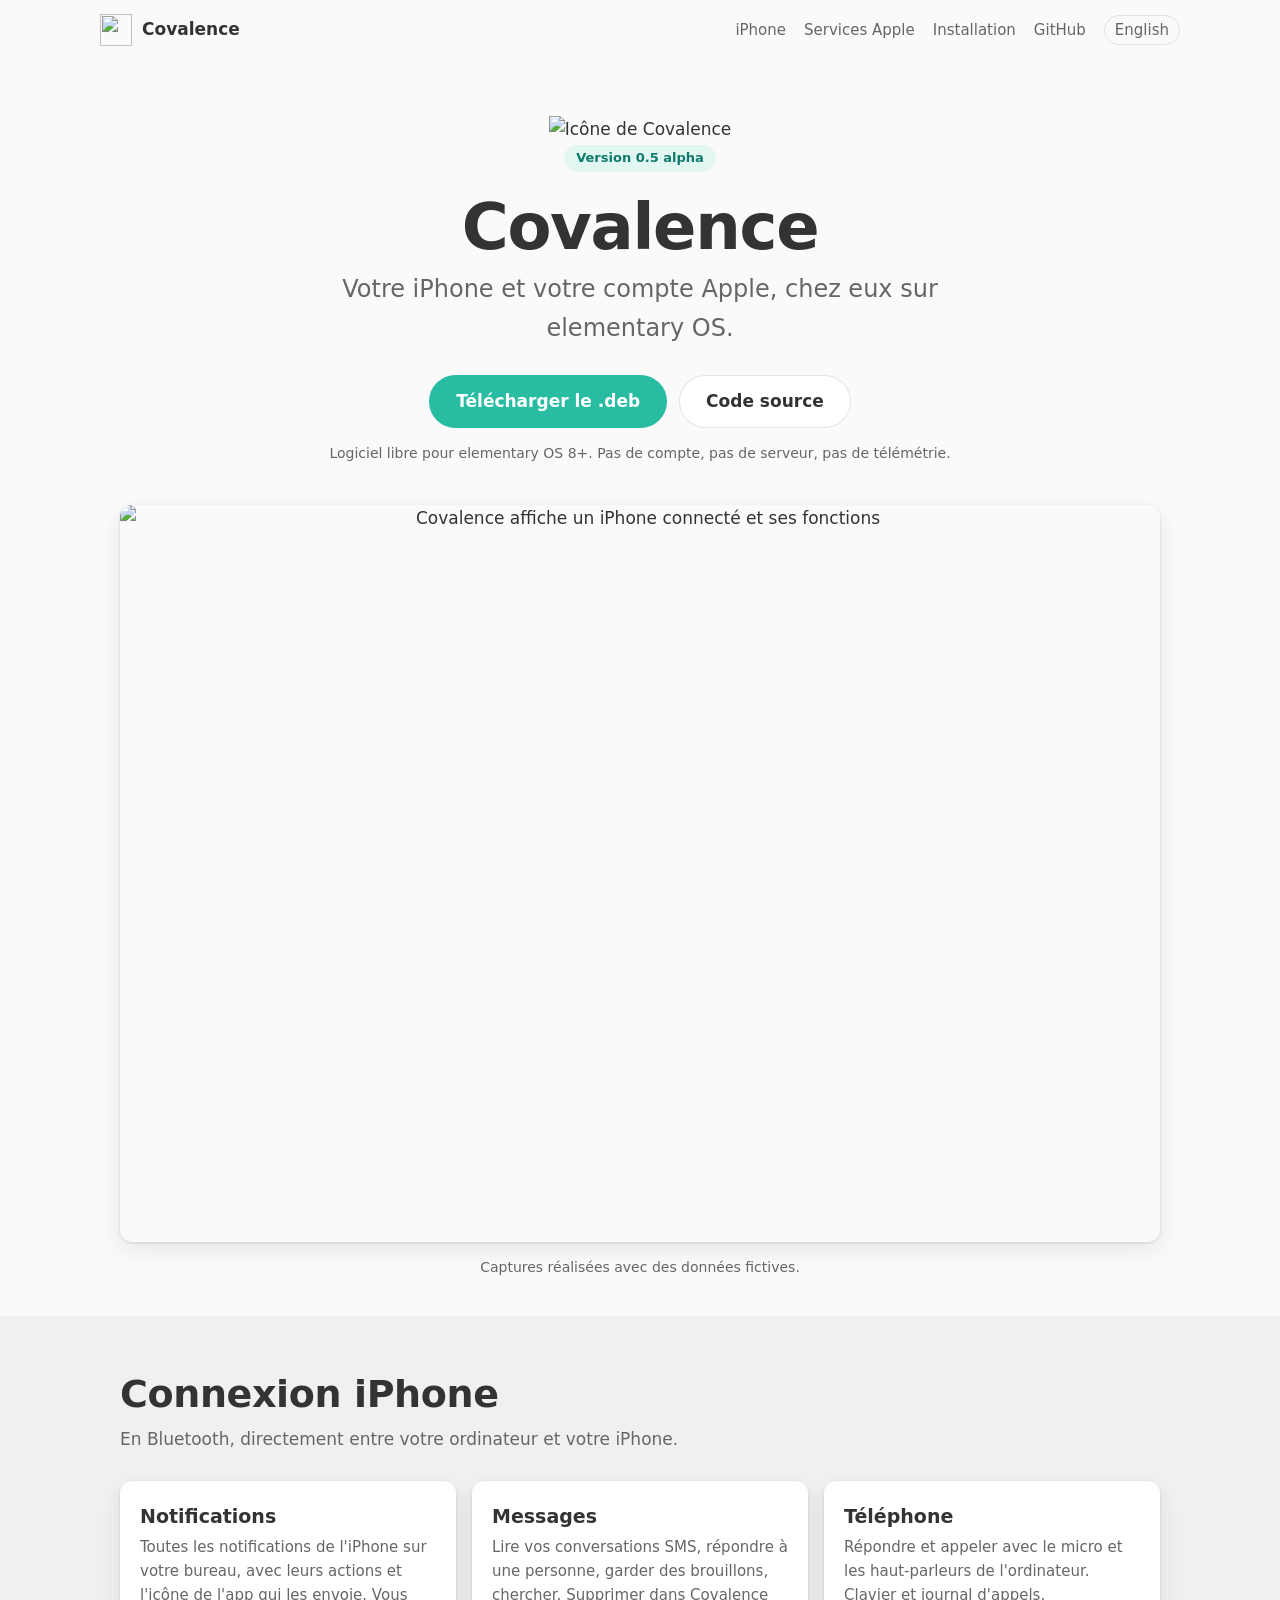
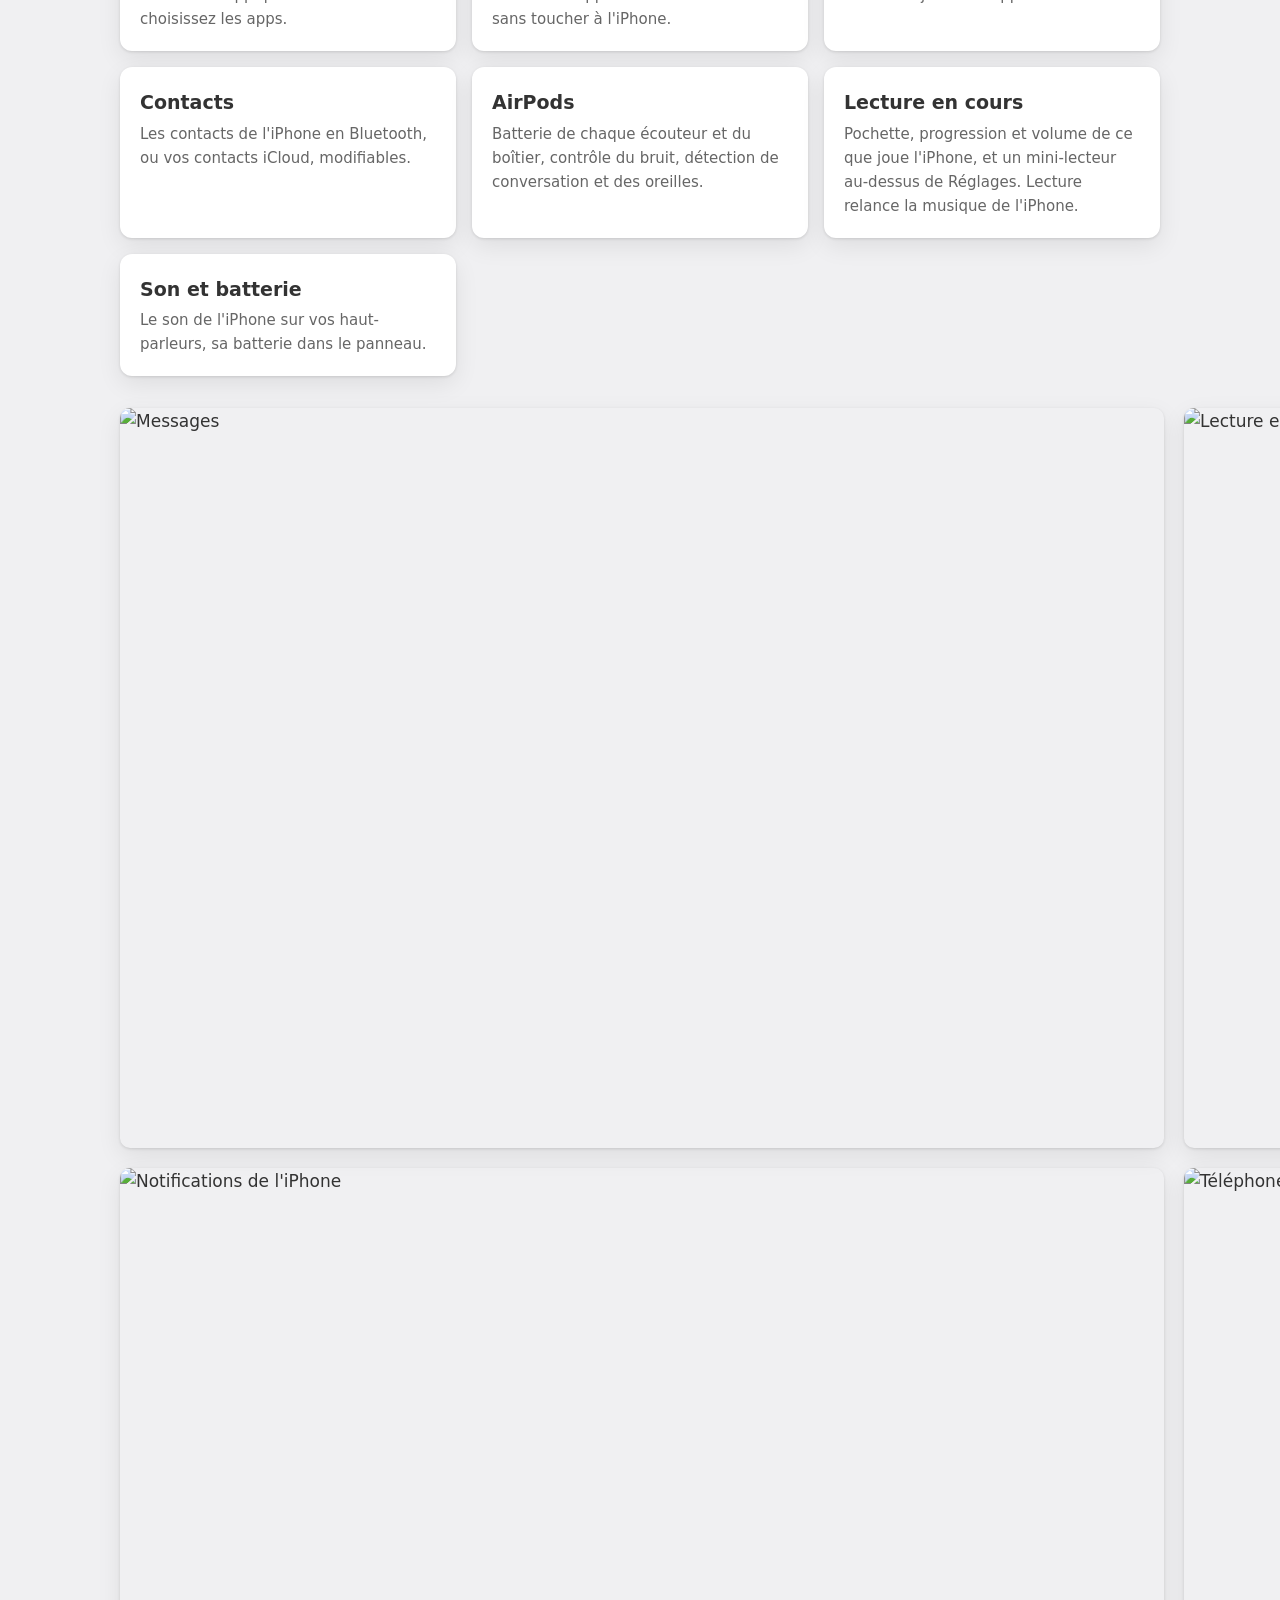
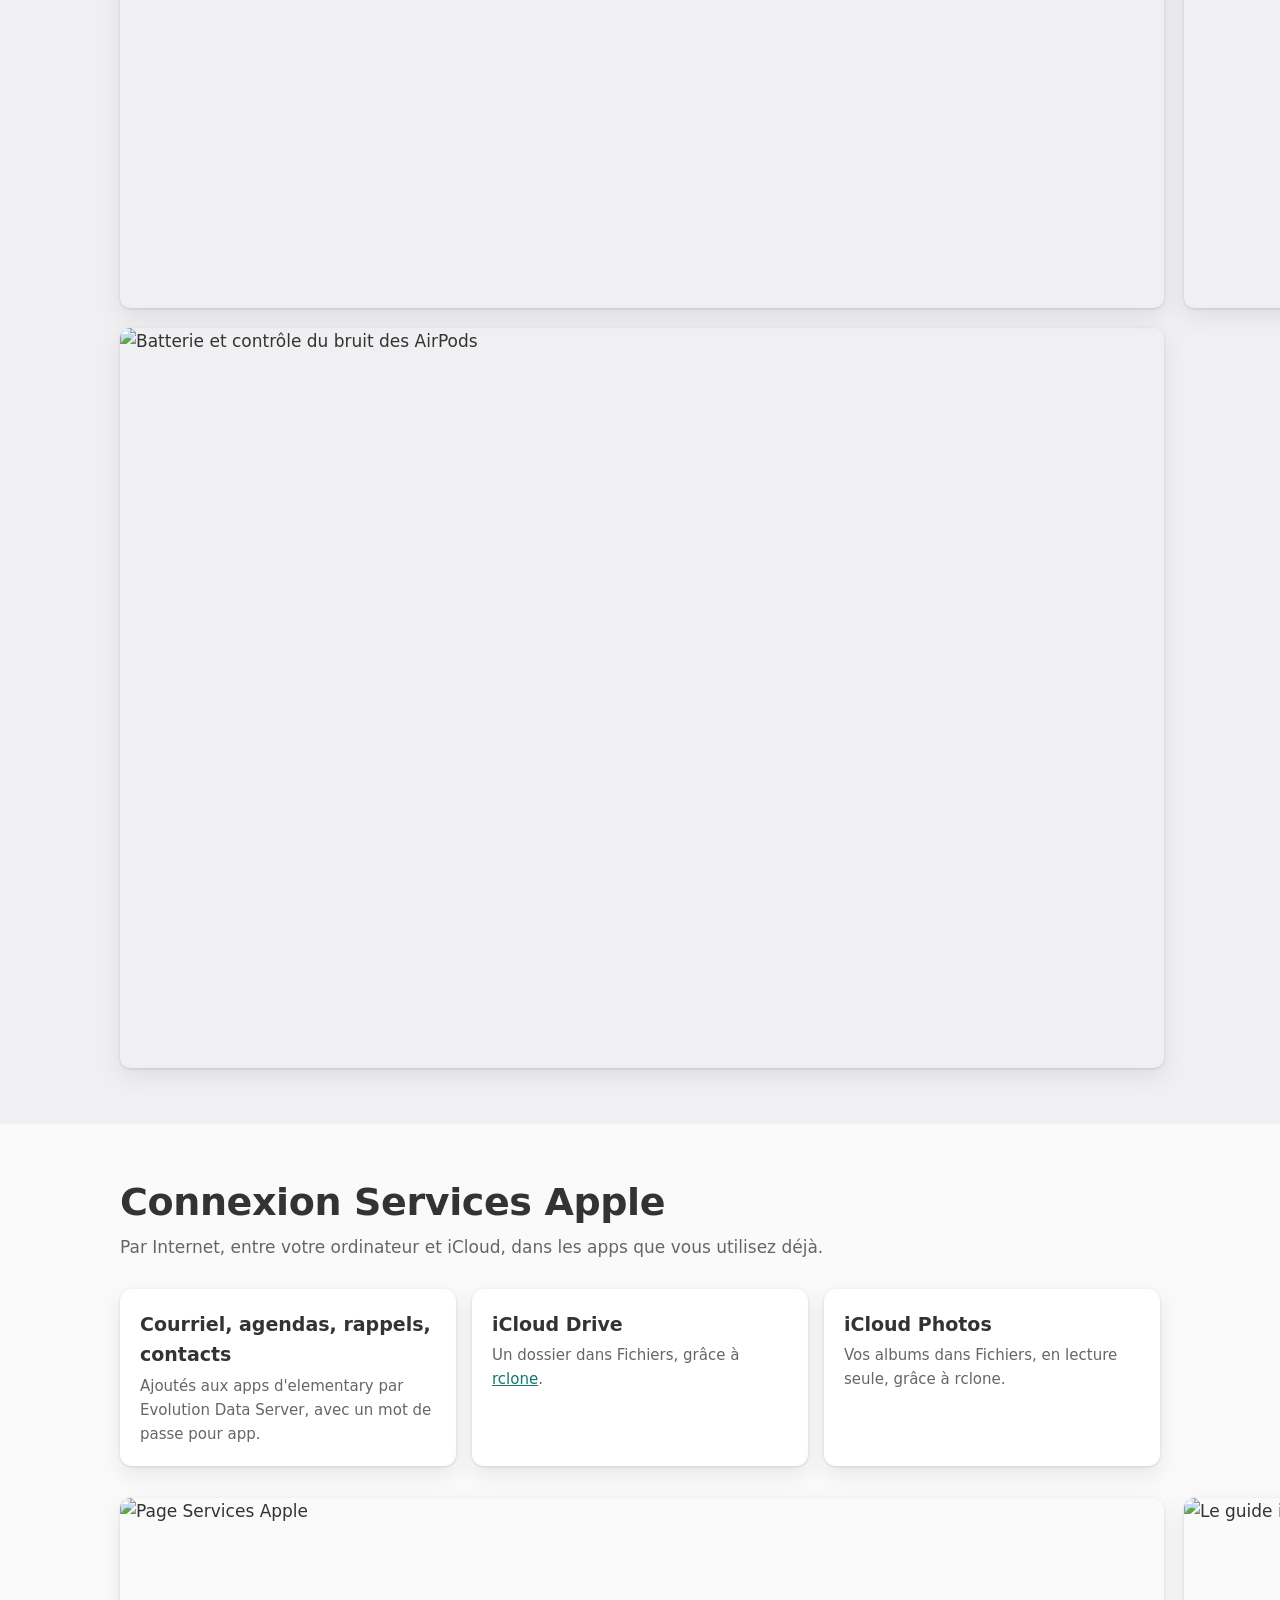
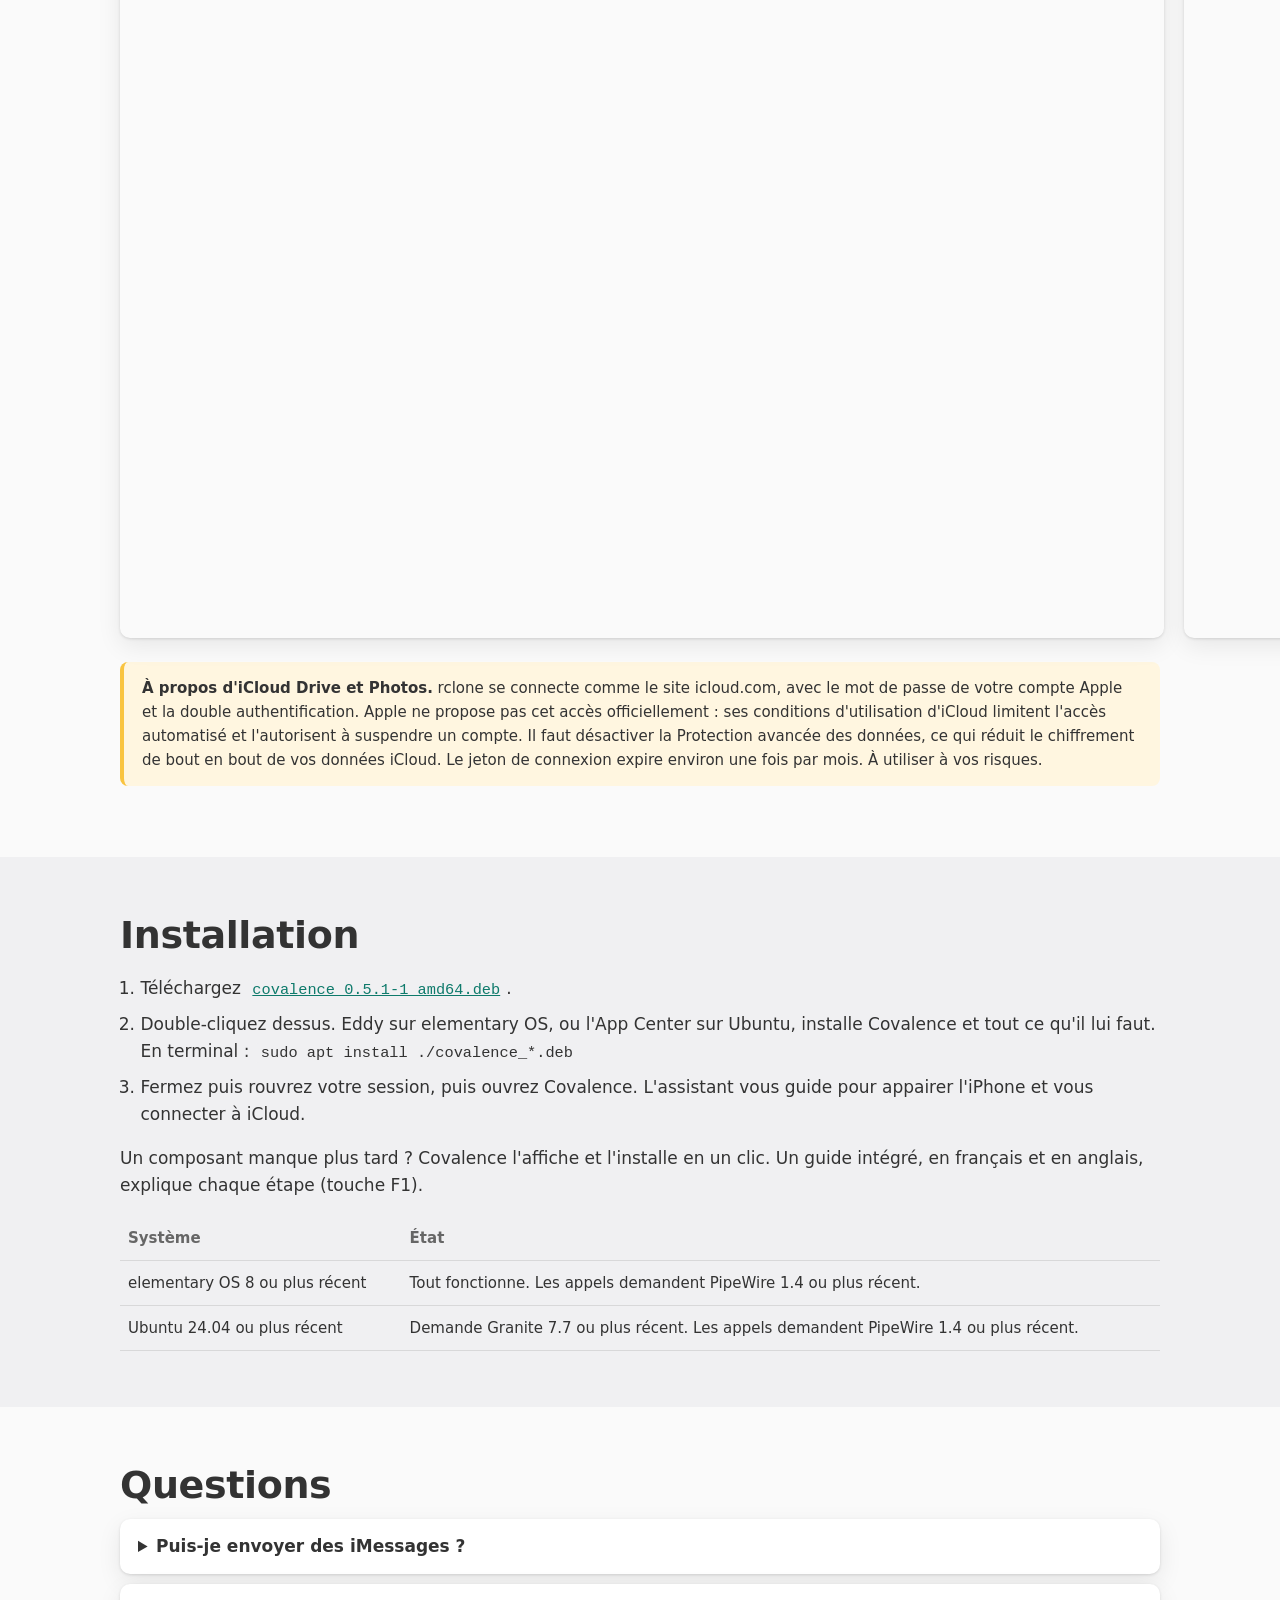
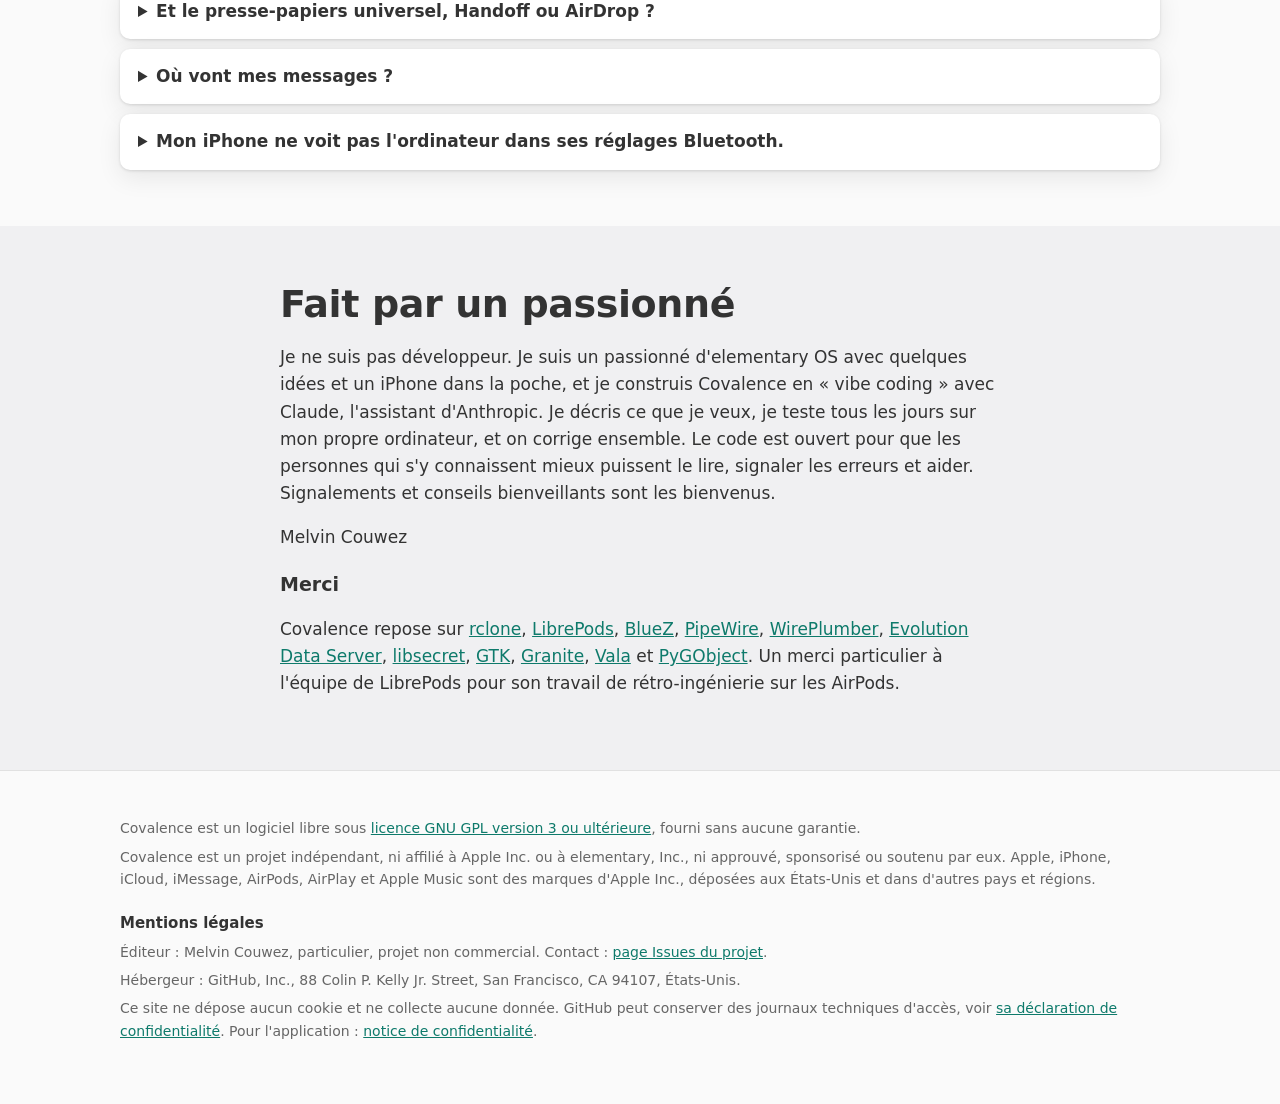
==== commit 701a70df: "Covalence 0.5.1 alpha AirPods Pro 3 recognised, with noise control, adaptive audio and conversation " ====
--- a/site/fr/index.html
+++ b/site/fr/index.html
@@ -82,7 +82,7 @@
       <div class="wrap">
         <h2>Installation</h2>
         <ol class="steps">
-          <li>Téléchargez <a href="https://github.com/melvincouwez-alt/covalence/releases/tag/v0.5.0"><code>covalence_0.5.0-1_amd64.deb</code></a>.</li>
+          <li>Téléchargez <a href="https://github.com/melvincouwez-alt/covalence/releases/tag/v0.5.1"><code>covalence_0.5.1-1_amd64.deb</code></a>.</li>
           <li>Double-cliquez dessus. Eddy sur elementary OS, ou l'App Center sur Ubuntu, installe Covalence et tout ce qu'il lui faut. En terminal : <code>sudo apt install ./covalence_*.deb</code></li>
           <li>Fermez puis rouvrez votre session, puis ouvrez Covalence. L'assistant vous guide pour appairer l'iPhone et vous connecter à iCloud.</li>
         </ol>
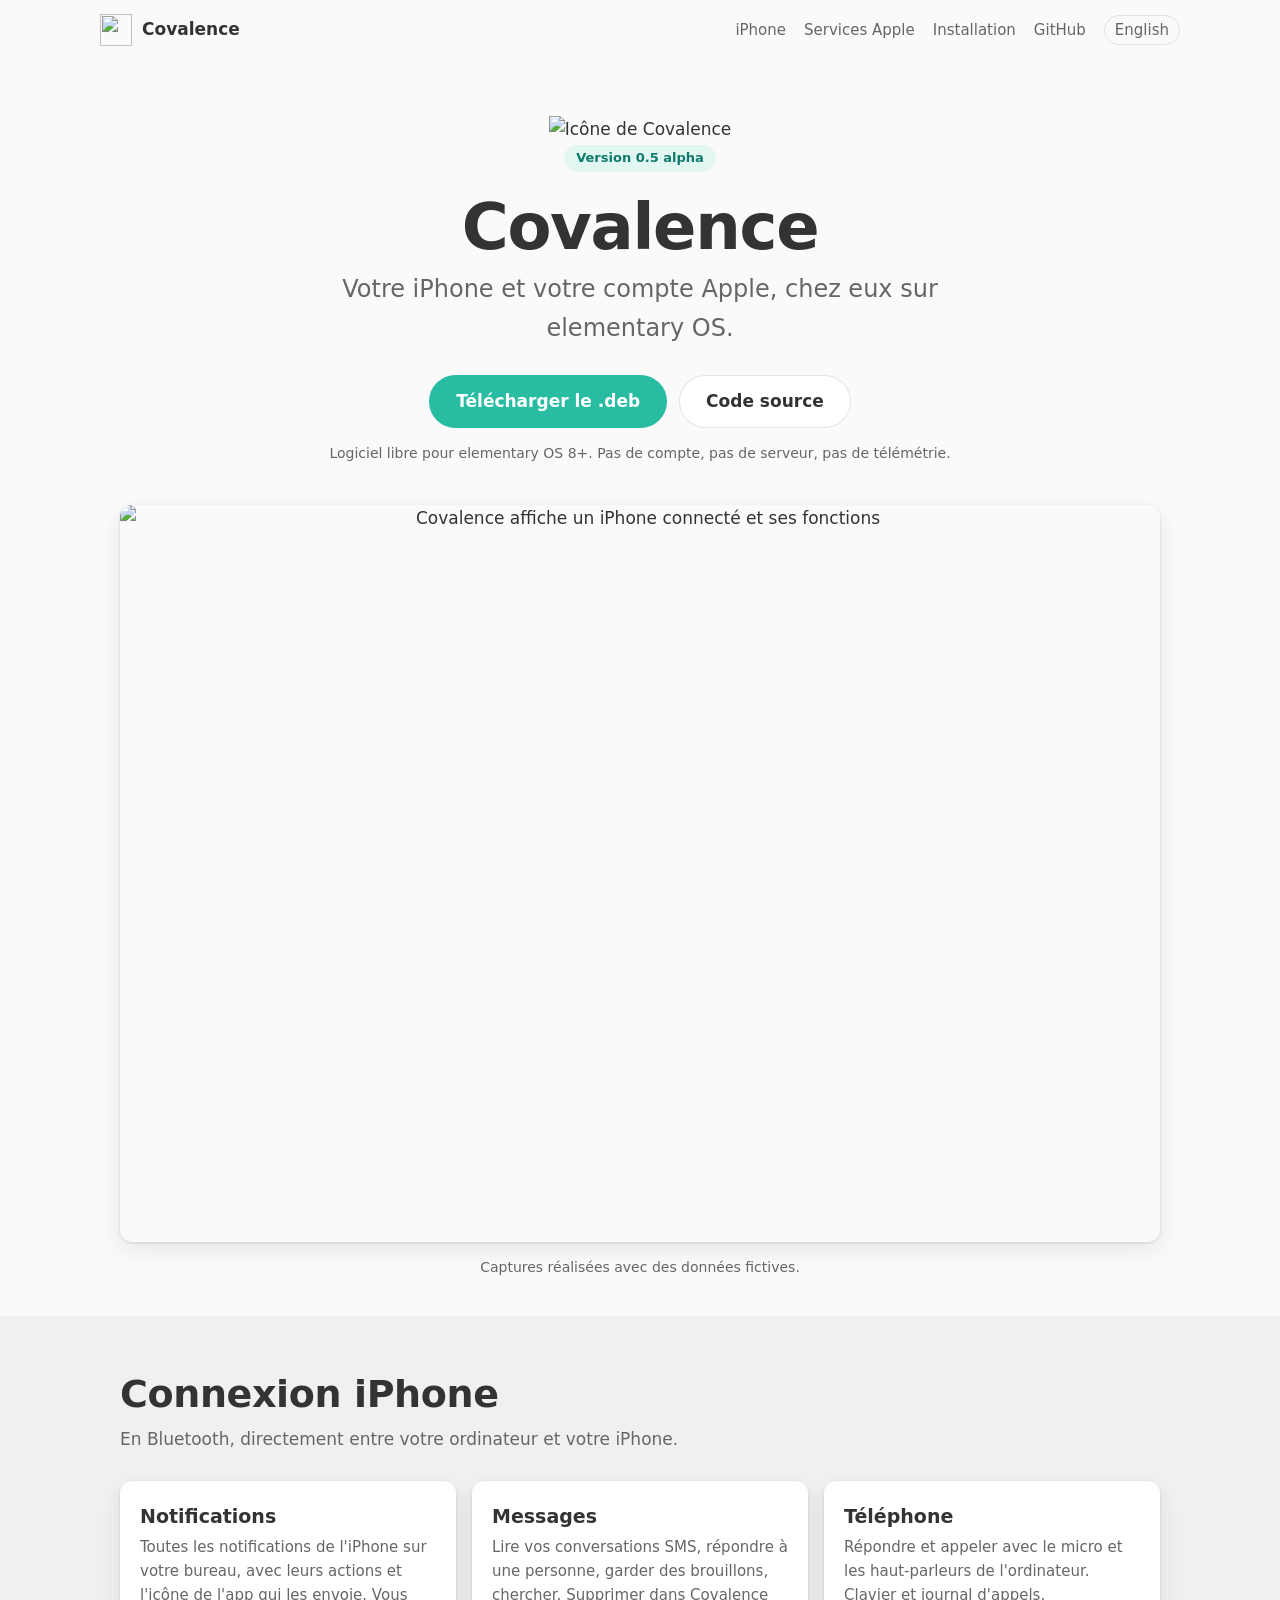
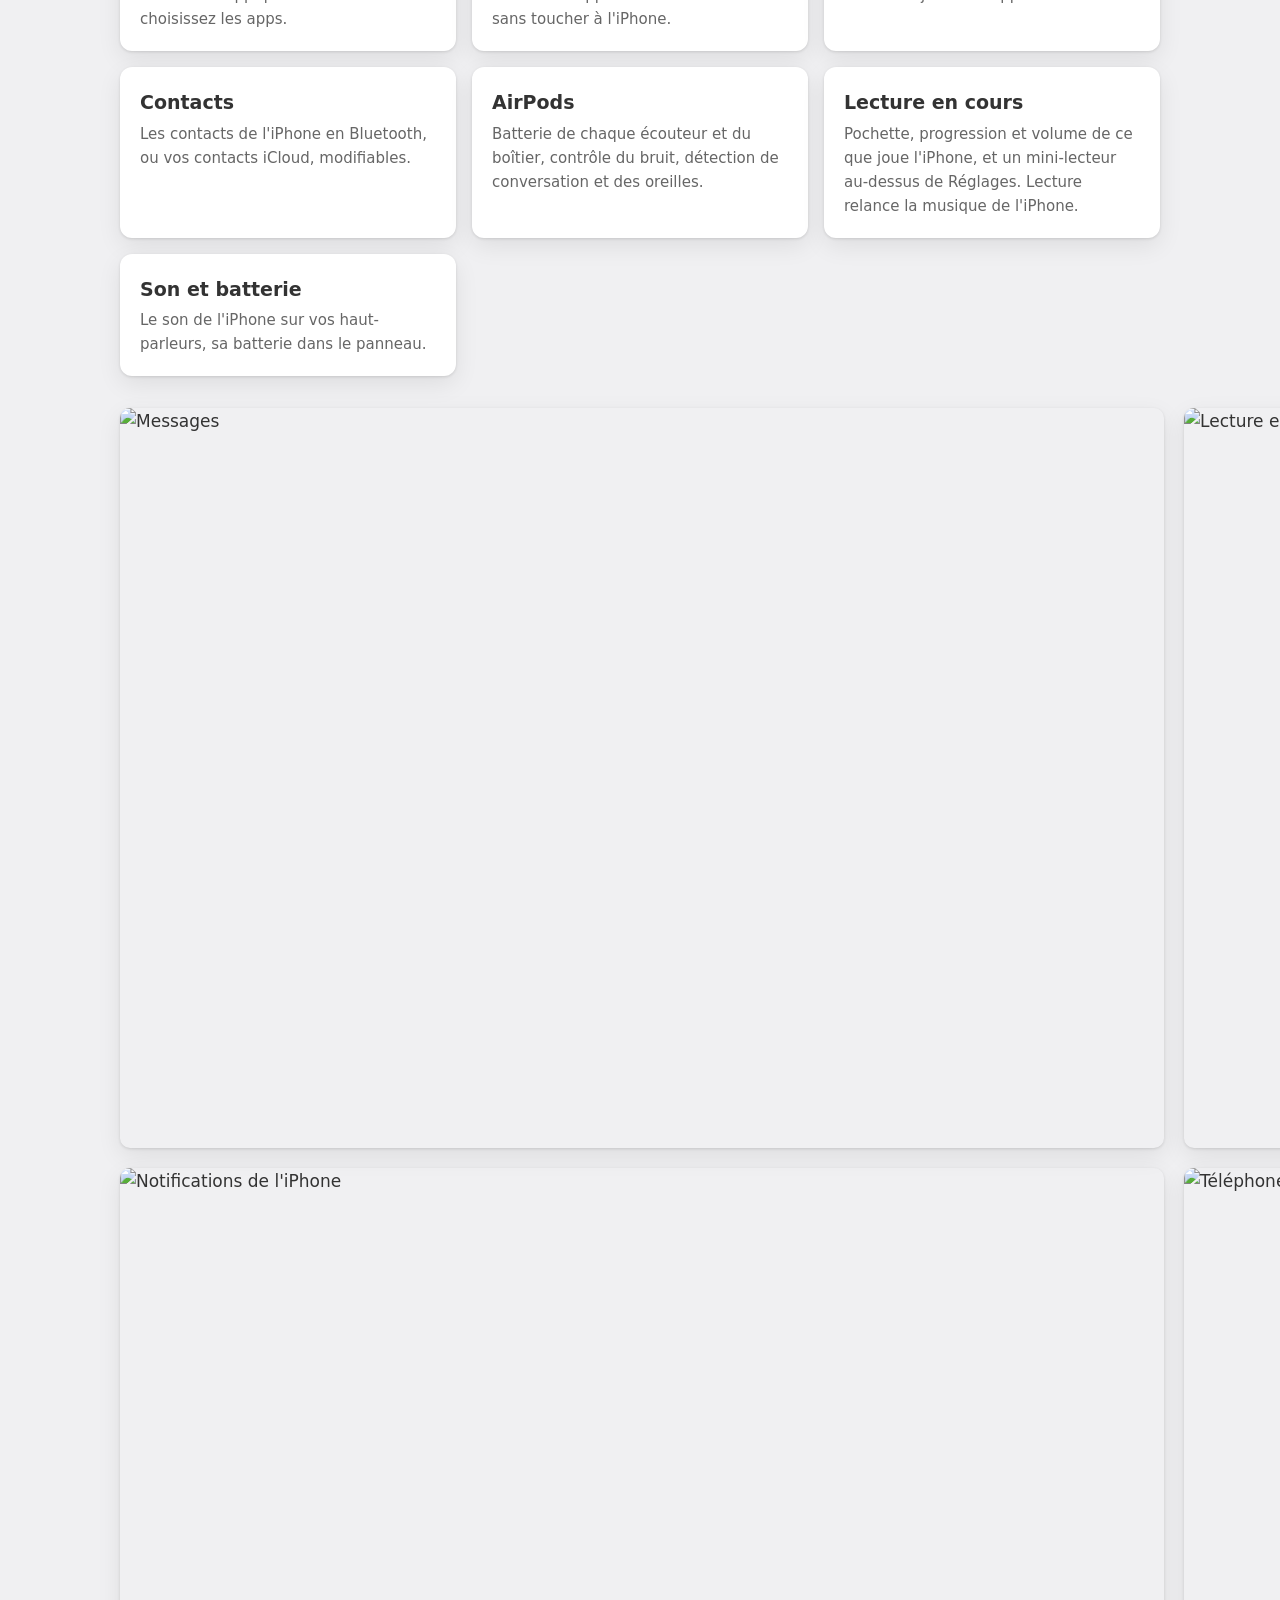
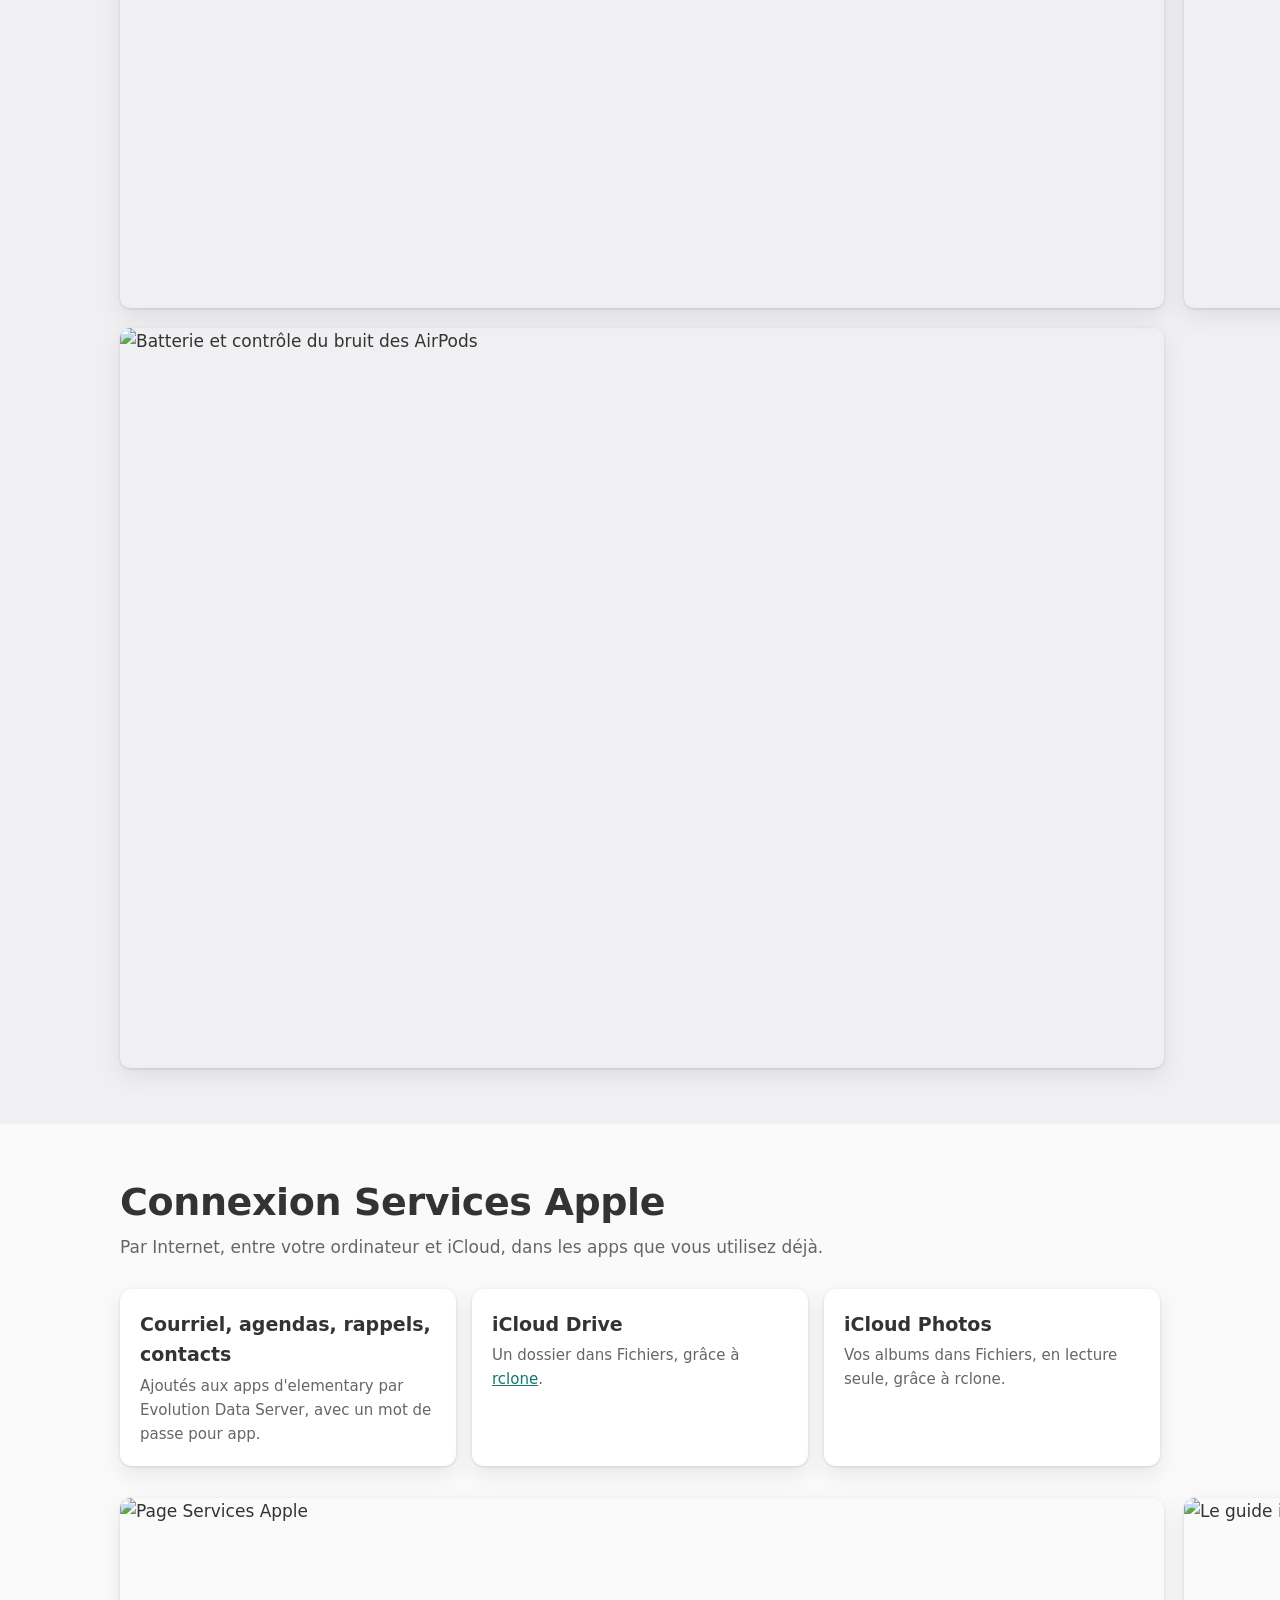
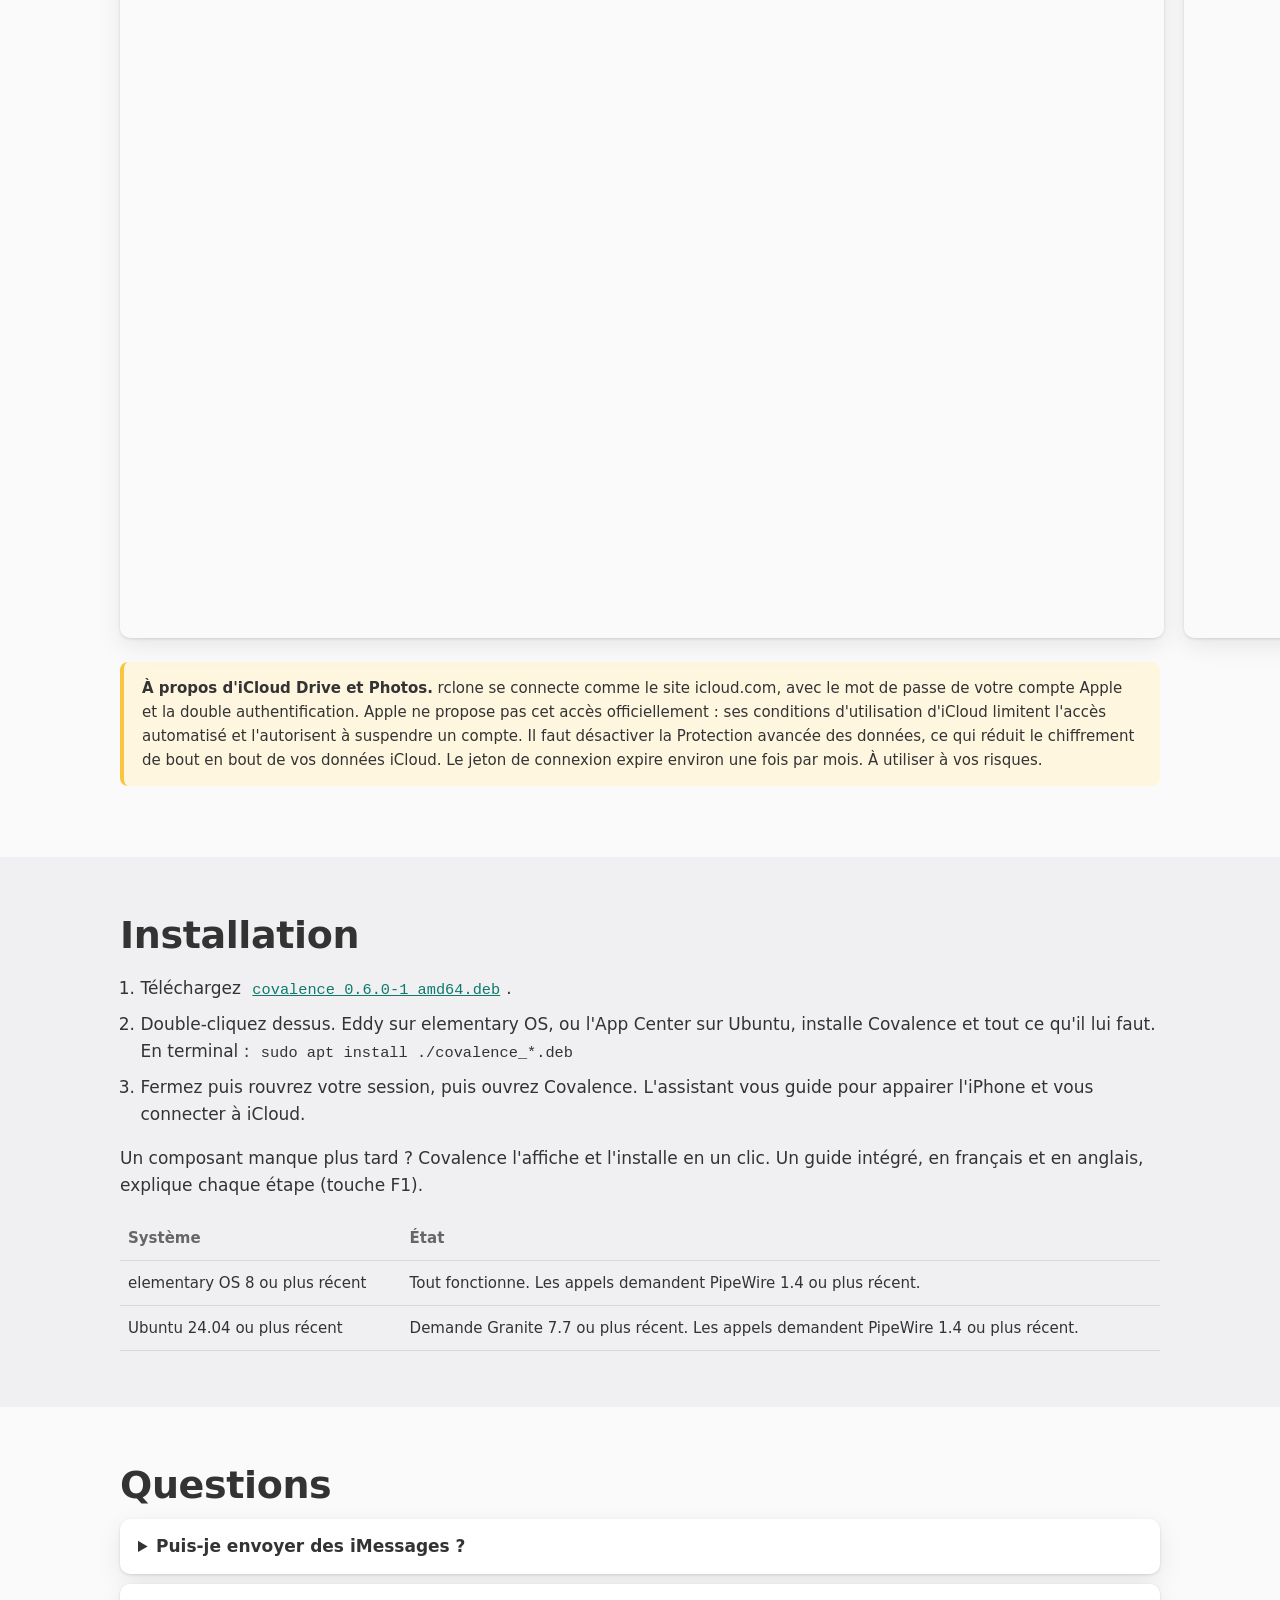
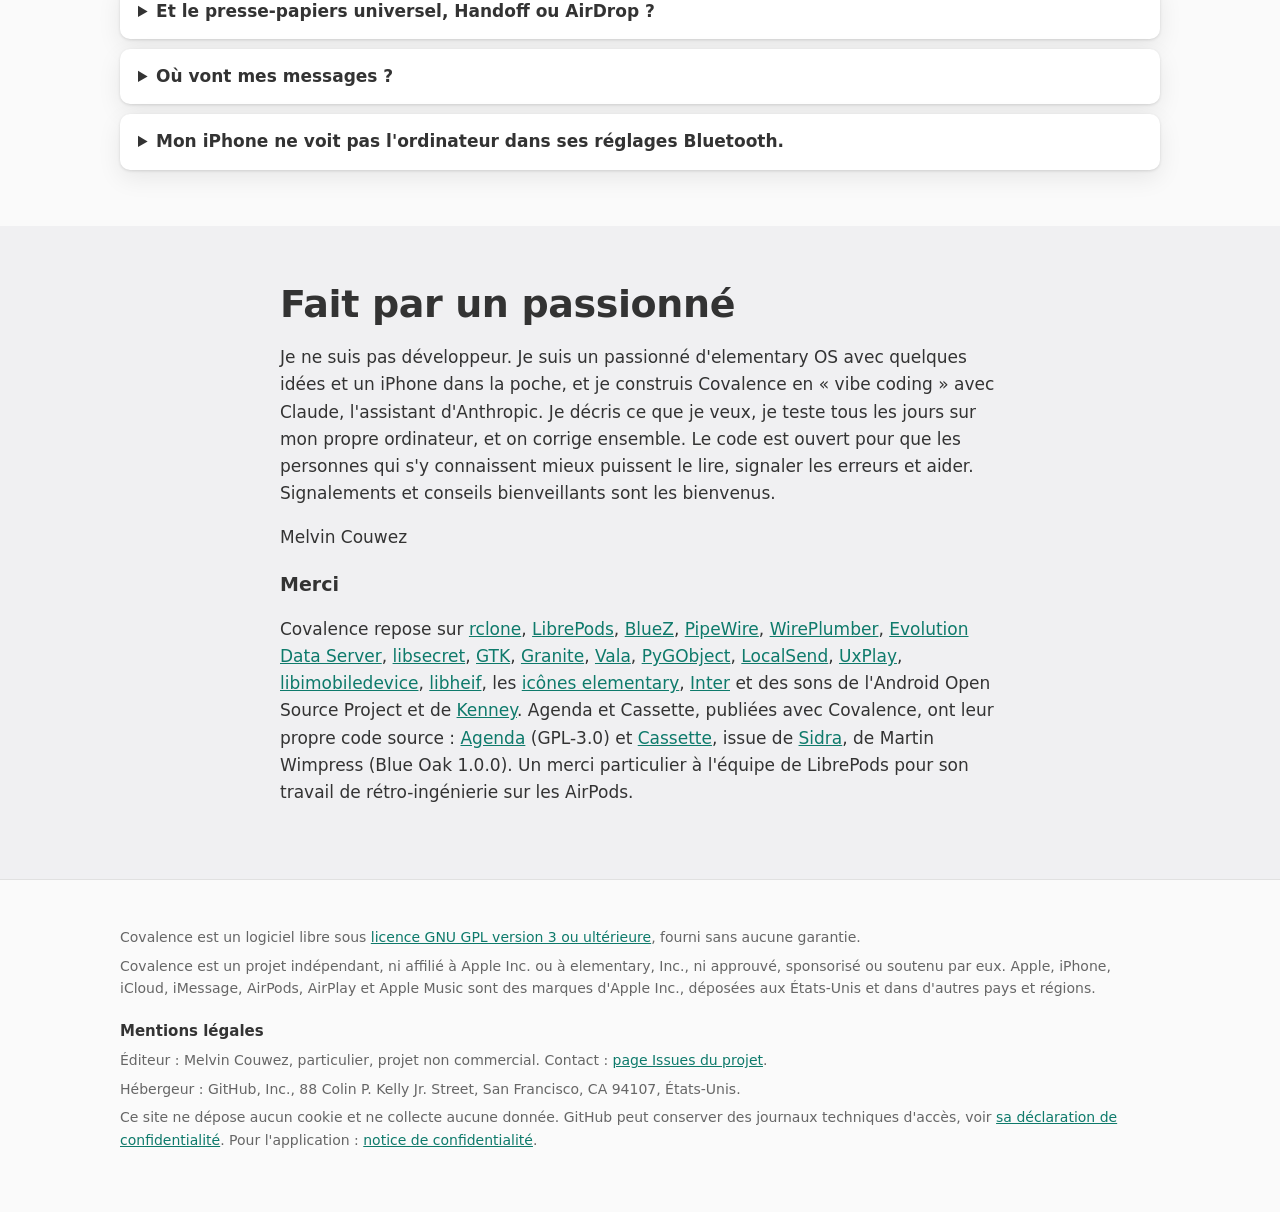
==== commit 0dc597c4: "Covalence 0.6.0 alpha" ====
--- a/site/fr/index.html
+++ b/site/fr/index.html
@@ -82,7 +82,7 @@
       <div class="wrap">
         <h2>Installation</h2>
         <ol class="steps">
-          <li>Téléchargez <a href="https://github.com/melvincouwez-alt/covalence/releases/tag/v0.5.1"><code>covalence_0.5.1-1_amd64.deb</code></a>.</li>
+          <li>Téléchargez <a href="https://github.com/melvincouwez-alt/covalence/releases/tag/v0.6.0"><code>covalence_0.6.0-1_amd64.deb</code></a>.</li>
           <li>Double-cliquez dessus. Eddy sur elementary OS, ou l'App Center sur Ubuntu, installe Covalence et tout ce qu'il lui faut. En terminal : <code>sudo apt install ./covalence_*.deb</code></li>
           <li>Fermez puis rouvrez votre session, puis ouvrez Covalence. L'assistant vous guide pour appairer l'iPhone et vous connecter à iCloud.</li>
         </ol>
@@ -121,8 +121,15 @@
           <a href="https://gitlab.gnome.org/GNOME/libsecret">libsecret</a>,
           <a href="https://gitlab.gnome.org/GNOME/gtk">GTK</a>,
           <a href="https://github.com/elementary/granite">Granite</a>,
-          <a href="https://gitlab.gnome.org/GNOME/vala">Vala</a> et
-          <a href="https://gitlab.gnome.org/GNOME/pygobject">PyGObject</a>.
+          <a href="https://gitlab.gnome.org/GNOME/vala">Vala</a>,
+          <a href="https://gitlab.gnome.org/GNOME/pygobject">PyGObject</a>,
+          <a href="https://github.com/localsend/protocol">LocalSend</a>,
+          <a href="https://github.com/FDH2/UxPlay">UxPlay</a>,
+          <a href="https://github.com/libimobiledevice/libimobiledevice">libimobiledevice</a>,
+          <a href="https://github.com/strukturag/libheif">libheif</a>,
+          les <a href="https://github.com/elementary/icons">icônes elementary</a>,
+          <a href="https://github.com/rsms/inter">Inter</a> et des sons de l'Android Open Source Project et de <a href="https://kenney.nl/assets/interface-sounds">Kenney</a>.
+          Agenda et Cassette, publiées avec Covalence, ont leur propre code source : <a href="https://github.com/melvincouwez-alt/agenda">Agenda</a> (GPL-3.0) et <a href="https://github.com/melvincouwez-alt/cassette">Cassette</a>, issue de <a href="https://github.com/wimpysworld/sidra">Sidra</a>, de Martin Wimpress (Blue Oak 1.0.0).
           Un merci particulier à l'équipe de LibrePods pour son travail de rétro-ingénierie sur les AirPods.</p>
       </div>
     </section>
